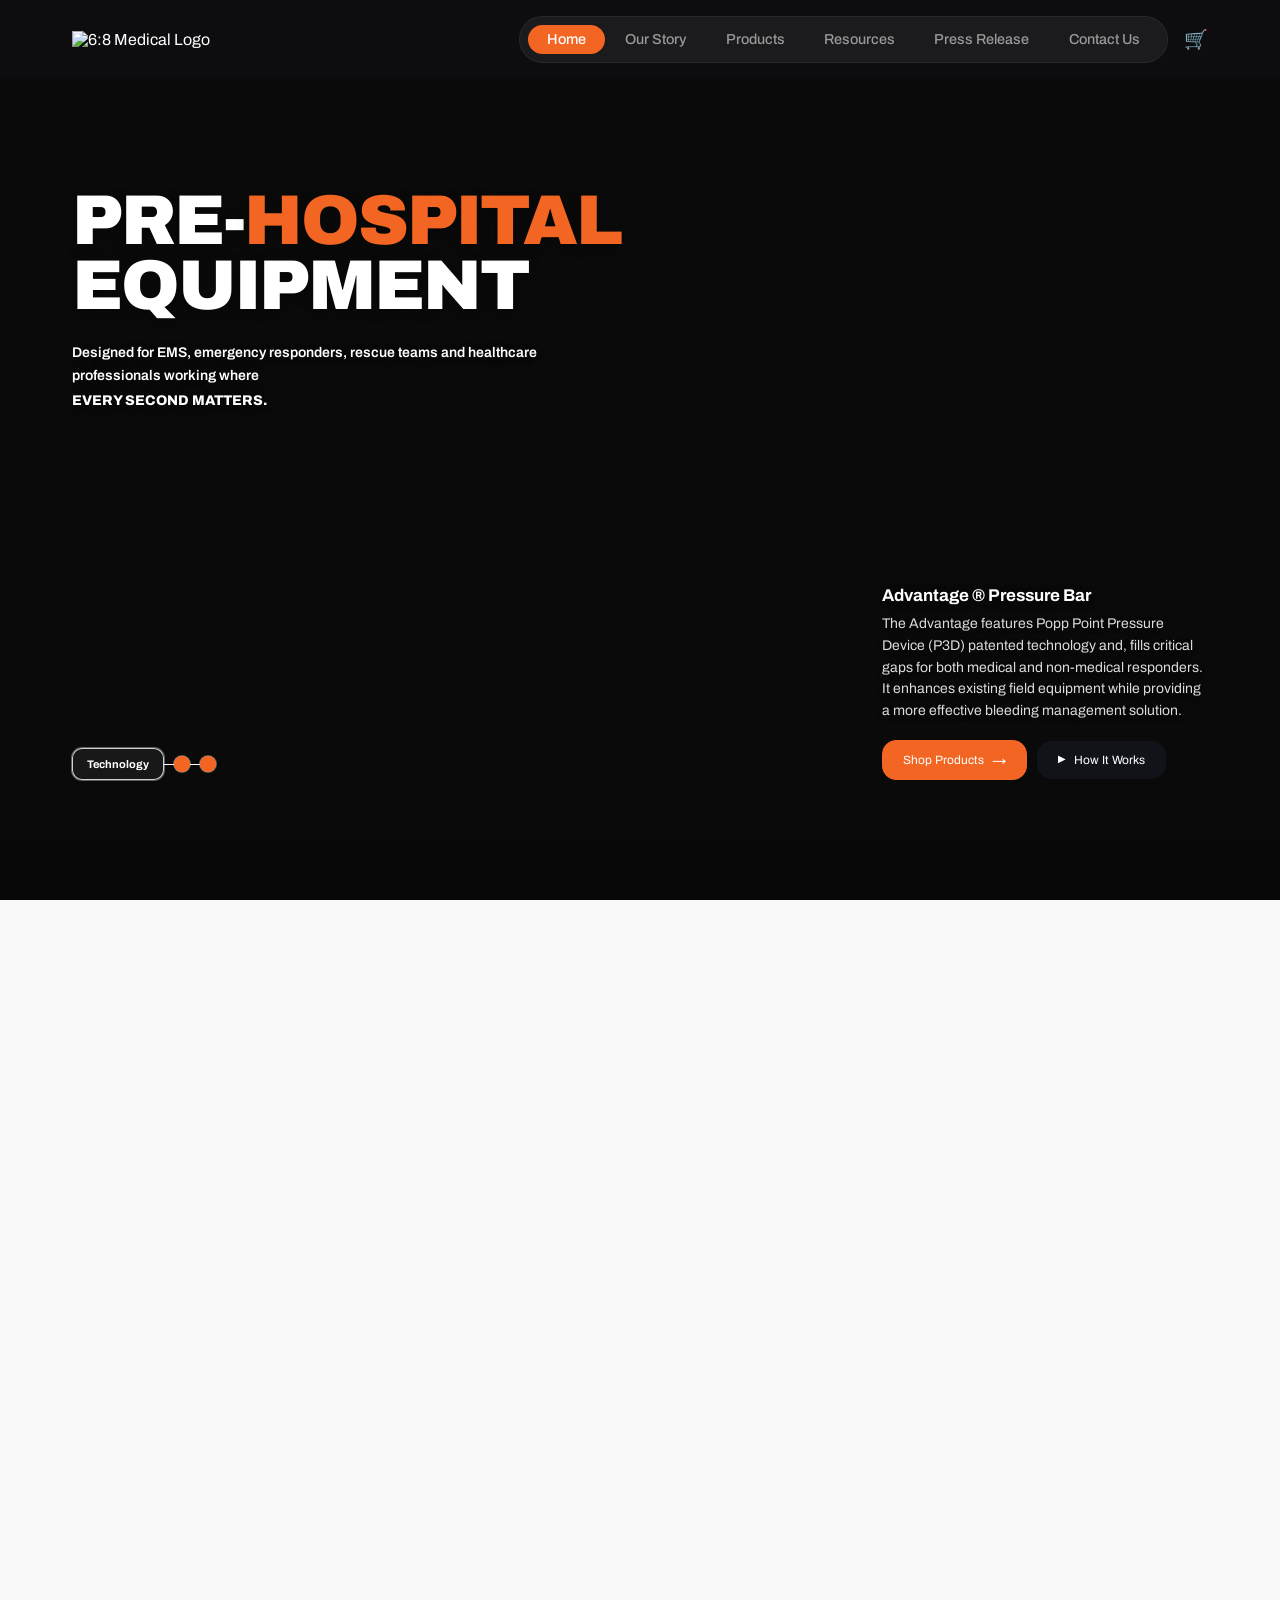
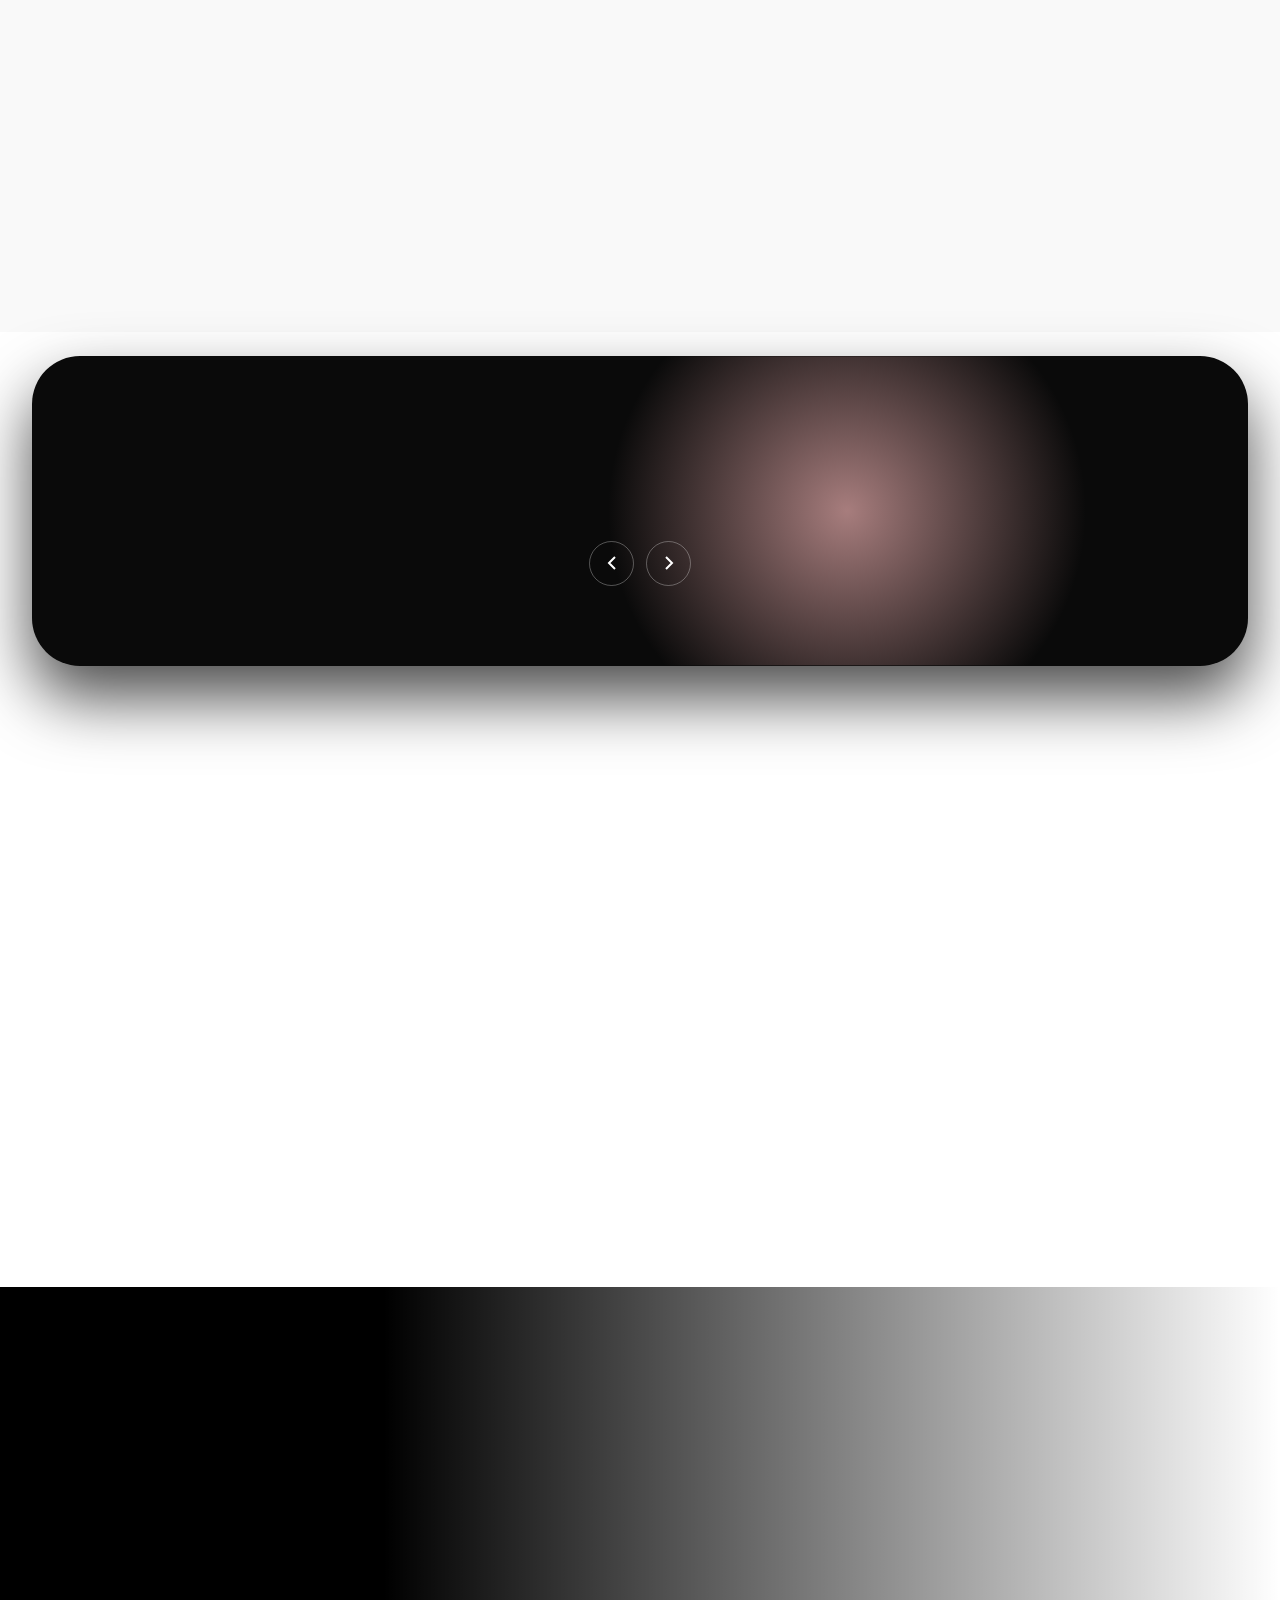
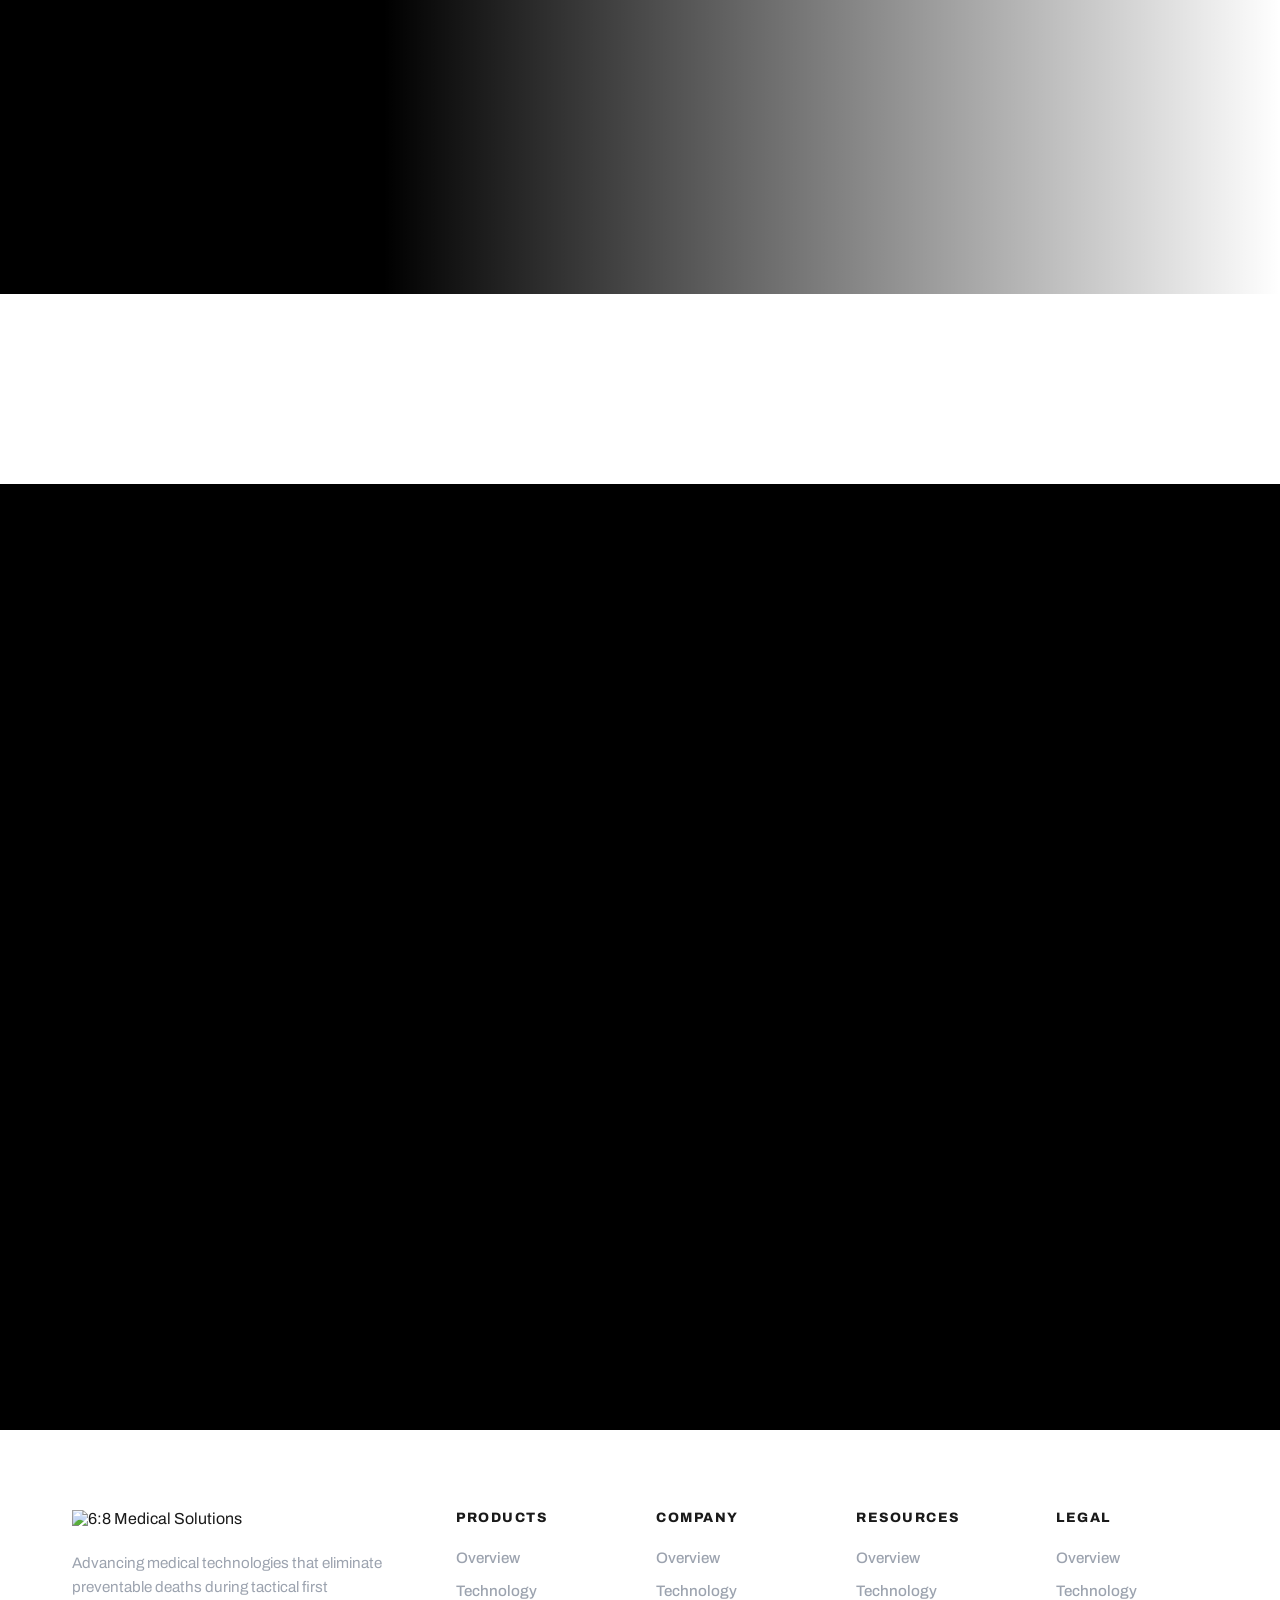
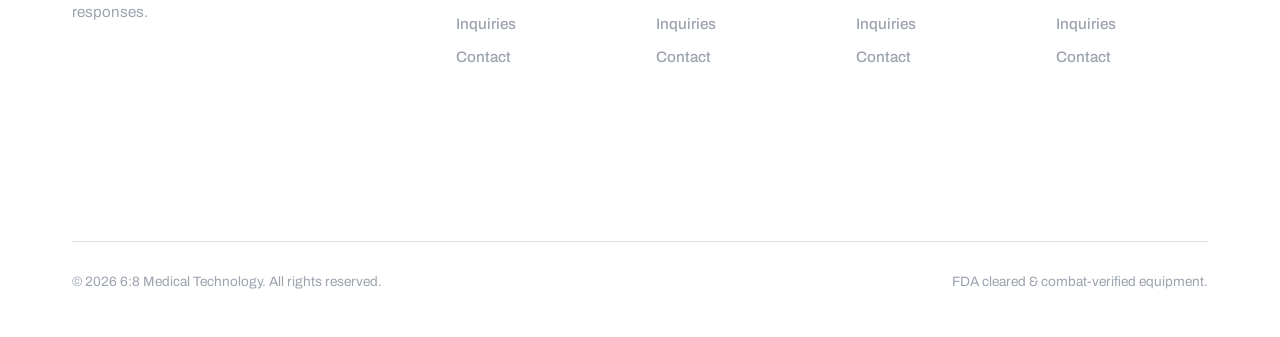
==== index.html @ 04ffad54 "updates" ====
<!DOCTYPE html>
<html lang="en">

<head>
  <meta charset="UTF-8">
  <meta name="viewport" content="width=device-width, initial-scale=1.0">
  <!-- Add Archivo Font -->
  <link rel="preconnect" href="https://fonts.googleapis.com">
  <link rel="preconnect" href="https://fonts.gstatic.com" crossorigin>
  <link href="https://fonts.googleapis.com/css2?family=Archivo:wght@400;500;600;800;900&display=swap" rel="stylesheet">
  <link rel="stylesheet" href="styles.css">
  <script src="https://unpkg.com/globe.gl"></script>

  <title>Medical Tech Hero Section</title>
</head>

<body>

  <!-- Navigation -->
  <nav class="navbar">
    <div class="container navbar-container">
      <div class="logo">
        <img src="https://res.cloudinary.com/dh7iwoafo/image/upload/v1790229313/142d9268f644c0be4919e61b62dae0b0fd9c8853_cszdin.png" alt="6:8 Medical Logo">
      </div>
      <ul class="nav-links">
        <li><a href="#" class="active">Home</a></li>
        <li><a href="#">Our Story</a></li>
        <li><a href="#">Products</a></li>
        <li><a href="#">Resources</a></li>
        <li><a href="#">Press Release</a></li>
        <li><a href="#">Contact Us</a></li>
      </ul>
      <div class="nav-actions">
        <div class="cart-icon">🛒</div>
      </div>
    </div>
  </nav>

  <!-- Hero Slider -->
  <main class="hero-container section-dark">

    <div class="slide-container">
      <!-- Slide 1 -->
      <div class="slide" id="slide1">
        <video class="bg-media" autoplay muted loop playsinline preload="metadata">
          <source src="https://res.cloudinary.com/dh7iwoafo/video/upload/v1789620638/advantage-hero-2_t0d7mu.mp4"
            type="video/mp4">
        </video>
        <div class="video-overlay"></div>
        <div class="hero-content container">

          <!-- Heading -->
          <div class="hero-heading">
            <h1>
              PRE-<span class="highlight">HOSPITAL</span><br>
              EQUIPMENT
            </h1>
            <p class="hero-intro">
              Designed for EMS, emergency responders, rescue teams
              and healthcare professionals working where
              <strong>EVERY SECOND MATTERS.</strong>
            </p>
          </div>

          <!-- Right Content -->
          <div class="hero-info">
            <h3>Advantage ® Pressure Bar</h3>
            <p>
              The Advantage features Popp Point Pressure Device
              (P3D) patented technology and, fills critical gaps
              for both medical and non-medical responders. It
              enhances existing field equipment while providing
              a more effective bleeding management solution.
            </p>
            <div class="btn-group">
              <a href="#" class="btn btn-primary has-right-arrow-after">Shop Products</a>
              <a href="#" class="btn btn-dark-outline has-play-icon-before">How It Works</a>
            </div>
          </div>

        </div>
      </div>

      <!-- Slide 2 -->
      <div class="slide" id="slide2">
        <video class="bg-media" autoplay muted loop playsinline>
          <source src="https://res.cloudinary.com/dh7iwoafo/video/upload/v1789620623/advantage-hero_mc1a3q.mp4"
            type="video/mp4">
        </video>
        <div class="video-overlay"></div>
        <div class="hero-content container">

          <!-- Heading -->
          <div class="hero-heading">
            <h1>
              TRANSFORMING<br>
              <span class="highlight">TRAUMA</span><br>
              CARE
            </h1>
            <p class="hero-intro">
              Designed for EMS, emergency responders, rescue teams
              and healthcare professionals working where
              <strong>EVERY SECOND MATTERS.</strong>
            </p>
          </div>

          <!-- Right Content -->
          <div class="hero-info">
            <h3>Our Mission: Elevate Survivability</h3>
            <p>
              We want to elevate survivability and optimize
              pre-hospital care. By advancing medical gear with
              innovation and life-saving solutions, we give
              responders the tools to make every second count.
            </p>
            <div class="btn-group">
              <a href="#" class="btn btn-primary">Our Story</a>
              <a href="#" class="btn btn-dark-outline">Shop Products</a>
            </div>
          </div>

        </div>
      </div>

      <!-- Slide 3 -->
      <div class="slide" id="slide3">
        <div class="video-overlay"></div>
        <div id="globe-container"></div>
        <div class="hero-content container">

          <div class="hero-heading">
            <h1>
              GLOBAL<br>
              <span class="highlight">PARTNERS</span><br>
              IN CARE
            </h1>
            <p class="hero-intro">
              Connecting innovative healthcare solutions
              with responders around the world.
            </p>
          </div>

        </div>
      </div>

    </div>
    <!-- Slide Navigation -->
    <div class="hero-navigation">
      <label>
        <input tabindex="1" type="radio" name="slide-nav" id="slide1-nav" checked>
        <p>Technology</p>
      </label>
      <span class="separator"></span>
      <label>
        <input tabindex="2" type="radio" name="slide-nav" id="slide2-nav">
        <p>6:8 Medical</p>
      </label>
      <span class="separator"></span>
      <label>
        <input tabindex="3" type="radio" name="slide-nav" id="slide3-nav">
        <p>Global Partners</p>
      </label>
    </div>




  </main>

  <!-- Equipment Categories -->
  <section class="equipment-categories bg-light-alt">
    <div class="equipment-categories__inner six8-animate six8-fade-up">
      <div class="equipment-categories__grid marquee-track">

        <!-- Hemorrhage Control -->
        <a href="/product-category/hemorrhage-control/" class="equipment-category">
          <div class="equipment-category__content">
            <span class="equipment-category__number">01</span>
            <h3>Hemorrhage<br>Control</h3>
            <span class="equipment-category__link">
              Explore Equipment <span>→</span>
            </span>
          </div>
          <div class="equipment-category__image">
            <img src="https://68medical.com/wp-content/uploads/2026/04/TAK-710-Photo-2.jpg"
              alt="Hemorrhage control equipment" loading="lazy">
          </div>
          <span class="equipment-category__line"></span>
        </a>

        <!-- Airway -->
        <a href="/product-category/airway/" class="equipment-category">
          <div class="equipment-category__content">
            <span class="equipment-category__number">02</span>
            <h3>Airway</h3>
            <span class="equipment-category__link">
              Explore Equipment <span>→</span>
            </span>
          </div>
          <div class="equipment-category__image">
            <img src="https://68medical.com/wp-content/uploads/2026/02/ProCric.jpg" alt="Airway equipment"
              loading="lazy">
          </div>
          <span class="equipment-category__line"></span>
        </a>

        <!-- Respiration -->
        <a href="/product-category/respiration/" class="equipment-category">
          <div class="equipment-category__content">
            <span class="equipment-category__number">03</span>
            <h3>Respiration</h3>
            <span class="equipment-category__link">
              Explore Equipment <span>→</span>
            </span>
          </div>
          <div class="equipment-category__image">
            <img src="https://68medical.com/wp-content/uploads/2023/03/Russell-Chest-Seal.jpeg"
              alt="Respiration equipment" loading="lazy">
          </div>
          <span class="equipment-category__line"></span>
        </a>

        <!-- Circulation -->
        <a href="/product-category/circulation/" class="equipment-category">
          <div class="equipment-category__content">
            <span class="equipment-category__number">04</span>
            <h3>Circulation</h3>
            <span class="equipment-category__link">
              Explore Equipment <span>→</span>
            </span>
          </div>
          <div class="equipment-category__image">
            <img src="https://68medical.com/wp-content/uploads/2026/03/Hemovault-Blood-Transpor-Boxes-700x700.png"
              alt="Medical Circulation equipment" loading="lazy">
          </div>
          <span class="equipment-category__line"></span>
        </a>

        <!-- Kits & Sets -->
        <a href="/product-category/kits-sets/" class="equipment-category six8-animate">
          <div class="equipment-category__content">
            <span class="equipment-category__number">05</span>
            <h3>Kits &amp; Sets</h3>
            <span class="equipment-category__link">
              Explore Equipment <span>→</span>
            </span>
          </div>
          <div class="equipment-category__image">
            <img src="https://68medical.com/wp-content/uploads/2026/02/IMG_1077-scaled.jpeg" alt="Medical kits and sets"
              loading="lazy">
          </div>
          <span class="equipment-category__line"></span>
        </a>

        <!-- Rescue Equipment -->
        <a href="/product-category/rescue-equipment/"
          class="equipment-category">
          <div class="equipment-category__content">
            <span class="equipment-category__number">06</span>
            <h3>Rescue<br>Equipment</h3>
            <span class="equipment-category__link">
              Explore Equipment <span>→</span>
            </span>
          </div>
          <div class="equipment-category__image">
            <img src="https://68medical.com/wp-content/uploads/2026/08/First-Responder-Bag-1-700x700.jpg"
              alt="Rescue equipment" loading="lazy">
          </div>
          <span class="equipment-category__line"></span>
        </a>

      </div>
    </div>
  </section>

  <!-- 1. Emergency Section -->
  <section class="section section-light-alt">
    <div class="container">
      <h2 class="section-title six8-animate six8-fade-up">PREVENTABLE DEATH IS THE TRUE <br>TRAUMA EMERGENCY</h2>
      <p class="section-subtitle six8-animate six8-fade-up six8-delay-100">Preventable deaths escalate significantly
        after 3 minutes. Conventional approaches may
        be difficult to deploy in the high-stress, time-critical environments where hemorrhage control matters most.</p>

      <div class="emergency-grid">
        <div class="stats-col">
          <div class="stat-card six8-animate six8-fade-right six8-delay-200">
            <h3 class="six8-animate animation-count text-primary" style="--from: 0; --to: 35;" data-suffix="%">
              <span>35%</span>
            </h3>
            <p>Of Preventable Trauma Deaths</p>
            <span>are caused by hemorrhage before reaching definitive medical care, primarily from extremity
              injury.</span>
          </div>
          <div class="stat-card six8-animate six8-fade-right six8-delay-300">
            <h3 class="six8-animate animation-count format-timer" style="--from: 0; --to: 1;">
              <span>00:00:01</span>
            </h3>
            <p>Every Second Matters</p>
            <span>Rapid, effective bleeding control means the difference between life and death. Single-use, easy
              application is critical.</span>
          </div>
        </div>
        <div class="image-col six8-animate six8-fade-left six8-delay-200">
          <img
            src="https://res.cloudinary.com/dh7iwoafo/image/upload/q_auto,f_auto,w_1000/v1789860581/6b30ae859f73a76641d2353d1ab331c455d9e22c_igcxs7.jpg"
            alt="Medic treating patient">
        </div>
      </div>
    </div>
  </section>

  <!-- 2. Product Showcase Card -->
  <section class="product-showcase-wrapper">
    <div class="container">
      <div class="six8-carousel-inner">
        <div class="six8-carousel">
          <div class="six8-carousel-track">
            <div class="six8-carousel-slide">
              <div class="product-card six8-animate six8-fade-up">
                <div class="product-card-content">
                  <h2><span class="text-primary">HEM</span>GUARD 4"<br>Targeted Pressure<br>Bandage</h2>
                  <p>The HEMGUARD® Targeted Pressure Bandage 4” is an advanced hemorrhage control dressing designed to
                    deliver
                    focused compression where traditional bandages often fail.</p>
                  <div class="btn-group">
                    <a href="#" class="btn btn-primary has-right-arrow-after">Learn More</a>
                    <a href="#" class="btn btn-outline-dark has-play-icon-before">
                      How it works</a>
                  </div>
                </div>
                <div class="product-card-image">
                  <img
                    src="https://res.cloudinary.com/dh7iwoafo/image/upload/q_auto,f_auto,w_1000/v1789860580/cadf582a502bc762cf6303932f9d6dc264712057_hdwmcu.png"
                    alt="Hemguard Bandages">
                </div>
              </div>
            </div>

            <div class="six8-carousel-slide">
              <div class="product-card six8-animate six8-fade-up">
                <div class="product-card-content">
                  <h2><span class="text-primary">HEM</span>GUARD 4"<br>Targeted Pressure<br>Bandage</h2>
                  <p>The HEMGUARD® Targeted Pressure Bandage 4” is an advanced hemorrhage control dressing designed to
                    deliver
                    focused compression where traditional bandages often fail.</p>
                  <div class="btn-group">
                    <a href="#" class="btn btn-primary has-right-arrow-after">Learn More</a>
                    <a href="#" class="btn btn-outline-dark has-play-icon-before">How it works</a>
                  </div>
                </div>
                <div class="product-card-image">
                  <img
                    src="https://res.cloudinary.com/dh7iwoafo/image/upload/q_auto,f_auto,w_1000/v1789860580/cadf582a502bc762cf6303932f9d6dc264712057_hdwmcu.png"
                    alt="Hemguard Bandages">
                </div>
              </div>
            </div>
          </div>

          <div class="six8-carousel-controls" data-position="center">
            <button class="six8-btn-prev" aria-label="Previous Testimonial">
              <!-- Simple SVG left arrow -->
              <svg width="24" height="24" viewBox="0 0 24 24" fill="none" stroke="currentColor" stroke-width="2">
                <path d="M15 18l-6-6 6-6" />
              </svg>
            </button>
            <button class="six8-btn-next" aria-label="Next Testimonial">
              <!-- Simple SVG right arrow -->
              <svg width="24" height="24" viewBox="0 0 24 24" fill="none" stroke="currentColor" stroke-width="2">
                <path d="M9 18l6-6-6-6" />
              </svg>
            </button>
          </div>
        </div>
      </div>
    </div>
  </section>

  <!-- Purpose-Built Section -->
  <section class="section section-light purpose-built-section">
    <div class="container">
      <h2 class="section-title six8-animate six8-fade-up">PURPOSE-BUILT. NOT OFF-THE-SHELF</h2>

      <div class="purpose-intro six8-animate six8-fade-up six8-delay-100">
        <p class="intro-bold">We don't simply put our name on someone else's product. Our equipment is designed around
          the real demands of pre-hospital care.</p>
        <p class="intro-light">From product specifications and functionality to materials, ergonomics and field
          usability, we take an active role in how our products are developed. That means greater control over quality,
          consistency and the way our equipment performs when it matters.</p>
      </div>

      <!-- Blueprint Images Grid -->
      <div class="purpose-images six8-animate six8-fade-in six8-delay-200">
        <div class="image-main">
          <img src="https://68medical.com/wp-content/uploads/2026/01/Advantage-Sketch-scaled.jpeg"
            alt="Left side, Front, Isometric views">
        </div>
        <div class="image-side">
          <img src="https://68medical.com/wp-content/uploads/2026/01/ProcCric-Techincal_.jpg"
            alt="Technical drawing top">
          <img src="https://68medical.com/wp-content/uploads/2026/01/NA-Sketch--scaled.jpeg"
            alt="Technical drawing bottom">
        </div>
      </div>

      <!-- Bottom Features Grid -->
      <div class="purpose-features">
        <div class="feature-col six8-animate six8-fade-up six8-delay-300">
          <h4>Product ownership</h4>
          <p>We develop and specify our products rather than simply applying a brand to an existing catalog item.</p>
        </div>
        <div class="feature-col six8-animate six8-fade-up six8-delay-400">
          <h4>Purpose-built</h4>
          <p>Product decisions start with the realities of emergency response and pre-hospital care.</p>
        </div>
        <div class="feature-col six8-animate six8-fade-up six8-delay-500">
          <h4>Greater control</h4>
          <p>Direct involvement in development gives us greater control over specifications, quality and consistency.
          </p>
        </div>
      </div>
    </div>
  </section>

  <!-- 5. Clinical Validation Section -->
  <section id="validation-section" class="section section-dark">
    <div class="container">
      <h2 class="section-title six8-animate six8-fade-up">FIELD-TESTED. CLINICALLY VALIDATED.</h2>
      <div class="validation-grid">
        <div class="val-left six8-animate six8-fade-right">
          <!-- Replace the existing text and author-box with this -->
          <div class="six8-carousel">
            <div class="six8-carousel-inner">
              <div class="six8-carousel-track">
                <!-- Slide 1 (Active by default) -->
                <div class="six8-carousel-slide active">
                  <p>In tactical medicine, we evaluate devices by ease of application and clotting speed. The 6:8
                    Hemostatic Gauze routinely achieves complete clotting under 45 seconds during high-pressure field
                    trials. It is a vital asset.</p>
                  <div class="author-box">
                    <img
                      src="https://res.cloudinary.com/dh7iwoafo/image/upload/q_auto,f_auto,w_100/v1789860579/c73e9b9dec3b95b87906a8340930df9ed916bbc6_xeraau.jpg"
                      alt="Dr. Craig">
                    <div>
                      <h5>Dr. Craig Gane, MD</h5>
                      <span>Tactical Surgeon & Military Medical Director</span>
                    </div>
                  </div>
                </div>

                <!-- Slide 2 -->
                <div class="six8-carousel-slide">
                  <p>"The intuitive three-step application process of the HEMGUARD bandage has significantly reduced our
                    deployment times in the field. It's purpose-built equipment that truly understands the reality of
                    trauma care."</p>
                  <div class="author-box">
                    <img src="https://via.placeholder.com/100x100/333333/ffffff?text=SJ" alt="Sarah Jenkins">
                    <div>
                      <h5>Sarah Jenkins</h5>
                      <span>Chief Paramedic, Metro EMS</span>
                    </div>
                  </div>
                </div>

                <!-- Slide 3 -->
                <div class="six8-carousel-slide">
                  <p>"When every second matters, you cannot rely on off-the-shelf solutions. 6:8 Medical's targeted
                    pressure technology gives our first responders the confidence to handle severe extremity injuries
                    effectively."</p>
                  <div class="author-box">
                    <img src="https://via.placeholder.com/100x100/333333/ffffff?text=MR" alt="Marcus Reyes">
                    <div>
                      <h5>Marcus Reyes</h5>
                      <span>Emergency Response Coordinator</span>
                    </div>
                  </div>
                </div>
              </div>
            </div>

            <!-- Carousel Controls -->
            <div class="six8-carousel-controls">
              <button class="six8-btn-prev" aria-label="Previous Testimonial">
                <!-- Simple SVG left arrow -->
                <svg width="24" height="24" viewBox="0 0 24 24" fill="none" stroke="currentColor" stroke-width="2">
                  <path d="M15 18l-6-6 6-6" />
                </svg>
              </button>
              <button class="six8-btn-next" aria-label="Next Testimonial">
                <!-- Simple SVG right arrow -->
                <svg width="24" height="24" viewBox="0 0 24 24" fill="none" stroke="currentColor" stroke-width="2">
                  <path d="M9 18l6-6-6-6" />
                </svg>
              </button>
            </div>

          </div>
        </div>

        <div class="val-right">
          <div class="val-stat six8-animate six8-fade-left six8-delay-100">
            <h3 class="six8-animate animation-count text-primary" style="--from: 0; --to: 99;" data-suffix=".2%">
              <span>99.2%</span>
            </h3>
            <p>Efficacy Rate</p>
          </div>
          <div class="val-stat six8-animate six8-fade-left six8-delay-200">
            <h3 class="six8-animate animation-count" style="--from: 0; --to: 50;" data-suffix="K+">
              <span>50k+</span>
            </h3>
            <p>Units Deployed</p>
          </div>
          <div class="val-stat six8-animate six8-fade-left six8-delay-300">
            <h3>CoTCCC</h3>
            <p>Recommended Tech</p>
          </div>
          <div class="val-stat six8-animate six8-fade-left six8-delay-400">
            <h3>ISO 13485</h3>
            <p>Certified Facility</p>
          </div>
        </div>
      </div>
    </div>
  </section>

  <!-- Proud Distributor Marquee Section -->
  <section class="distributor-section bg-light">
    <div class="container distributor-container">

      <!-- Fixed Title -->
      <div class="distributor-title six8-animate six8-fade-right">
        <h2>PROUD<br>DISTRIBUTOR</h2>
      </div>

      <!-- Scrolling Marquee -->
      <div class="distributor-marquee six8-animate six8-fade-in six8-delay-200">
        <div class="marquee-track">
          <!-- First set of logos -->
          <div class="logo-slide"><img
              src="https://res.cloudinary.com/dh7iwoafo/image/upload/v1790110465/25997249a278745407edf02139bcf54ae5d99655_o0pafo.jpg"
              alt="Xmetix Logo"></div>
          <div class="logo-slide"><img
              src="https://res.cloudinary.com/dh7iwoafo/image/upload/v1790110496/Group_34_vuz3rh.png"
              alt="Tempaid Logo"></div>
          <div class="logo-slide"><img
              src="https://res.cloudinary.com/dh7iwoafo/image/upload/v1790110473/aba8710256945c1619a59244d34483988c17c006_rddpme.png"
              alt="SpotSee Logo"></div>
          <div class="logo-slide"><img
              src="https://res.cloudinary.com/dh7iwoafo/image/upload/v1790110478/e858bf83ddbe067f7e048fd66f03c76f992552a7_xhlnzr.jpg"
              alt="HemCon Logo"></div>
          <div class="logo-slide"><img
              src="https://res.cloudinary.com/dh7iwoafo/image/upload/v1790110483/3369648d39229ae29ec23ed96d1337278e9cfea0_ahdafb.png"
              alt="Safeguard Logo"></div>
          <div class="logo-slide"><img
              src="https://res.cloudinary.com/dh7iwoafo/image/upload/v1790110490/d6eec230c513be52daacecca25e1d87d6c4fee55_fcabsk.png"
              alt="Celox Logo"></div>
          <div class="logo-slide"><img
              src="https://res.cloudinary.com/dh7iwoafo/image/upload/v1790110493/Group_35_cs757n.png"
              alt="BloodStop Logo"></div>

          <!-- Duplicated set of logos for a seamless loop -->
          <div class="logo-slide"><img
              src="https://res.cloudinary.com/dh7iwoafo/image/upload/v1790110465/25997249a278745407edf02139bcf54ae5d99655_o0pafo.jpg"
              alt="Xmetix Logo"></div>
          <div class="logo-slide"><img
              src="https://res.cloudinary.com/dh7iwoafo/image/upload/v1790110496/Group_34_vuz3rh.png"
              alt="Tempaid Logo"></div>
          <div class="logo-slide"><img
              src="https://res.cloudinary.com/dh7iwoafo/image/upload/v1790110473/aba8710256945c1619a59244d34483988c17c006_rddpme.png"
              alt="SpotSee Logo"></div>
          <div class="logo-slide"><img
              src="https://res.cloudinary.com/dh7iwoafo/image/upload/v1790110478/e858bf83ddbe067f7e048fd66f03c76f992552a7_xhlnzr.jpg"
              alt="HemCon Logo"></div>
          <div class="logo-slide"><img
              src="https://res.cloudinary.com/dh7iwoafo/image/upload/v1790110483/3369648d39229ae29ec23ed96d1337278e9cfea0_ahdafb.png"
              alt="Safeguard Logo"></div>
          <div class="logo-slide"><img
              src="https://res.cloudinary.com/dh7iwoafo/image/upload/v1790110490/d6eec230c513be52daacecca25e1d87d6c4fee55_fcabsk.png"
              alt="Celox Logo"></div>
          <div class="logo-slide"><img
              src="https://res.cloudinary.com/dh7iwoafo/image/upload/v1790110493/Group_35_cs757n.png"
              alt="BloodStop Logo"></div>
        </div>
      </div>

    </div>
  </section>

  <!-- Supporting First Responders Section -->
  <section class="section section-dark responders-section">
    <div class="container">

      <div class="responders-header six8-animate six8-fade-up">
        <h2 class="section-title">SUPPORTING OUR FIRST<br>RESPONDERS</h2>
        <p class="section-subtitle">Equip your first responders, active-duty personnel, or emergency medical staff with
          medical tools built for survival. Get custom fleet rates, unit customization, and hands-on clinical training.
        </p>

        <div class="btn-group">
          <a href="#" class="btn btn-primary has-right-arrow-after">
            REQUEST A DEMO
          </a>
          <a href="#" class="btn btn-dark-outline has-right-arrow-after">
            CONTACT SALES
          </a>
        </div>
      </div>

      <!-- 4-Column Card Grid -->
      <div class="responders-grid">

        <!-- Card 1 -->
        <div class="responder-card six8-animate six8-fade-up">
          <div class="card-image">
            <img
              src="https://res.cloudinary.com/dh7iwoafo/image/upload/v1790111312/86b2fde7b3439324d5b2247c0f13f9754eb2ca63_xk586p.jpg"
              alt="EMS and Paramedics">
          </div>
          <div class="card-content">
            <h4>EMS & PARAMEDICS</h4>
            <p>Equipment for mobile emergency medical teams and frontline responders.</p>
          </div>
        </div>

        <!-- Card 2 -->
        <div class="responder-card six8-animate six8-fade-up six8-delay-100">
          <div class="card-image">
            <img
              src="https://res.cloudinary.com/dh7iwoafo/image/upload/v1790111307/b8da92649f403c225ff0c86a22d7a7f501ea47f6_bc0v3f.jpg"
              alt="Hospitals">
          </div>
          <div class="card-content">
            <h4>HOSPITALS</h4>
            <p>Professional equipment for emergency departments, transport and clinical teams.</p>
          </div>
        </div>

        <!-- Card 3 -->
        <div class="responder-card six8-animate six8-fade-up six8-delay-200">
          <div class="card-image">
            <img
              src="https://res.cloudinary.com/dh7iwoafo/image/upload/v1790111301/6b058379998bf71072992d64d1186dc35d279649_jphd5f.jpg"
              alt="Fire & Rescue">
          </div>
          <div class="card-content">
            <h4>FIRE & RESCUE</h4>
            <p>Medical and rescue equipment for emergency response organizations.</p>
          </div>
        </div>

        <!-- Card 4 -->
        <div class="responder-card six8-animate six8-fade-up six8-delay-300">
          <div class="card-image">
            <img
              src="https://res.cloudinary.com/dh7iwoafo/image/upload/v1790111294/d0fa30bfbbdf964651abe9495b72a0b2e239a356_g0foth.jpg"
              alt="Corporate">
          </div>
          <div class="card-content">
            <h4>CORPORATE</h4>
            <p>Emergency medical solutions for workplaces, facilities and remote operations.</p>
          </div>
        </div>

      </div>
    </div>
  </section>

  <!-- Footer Section -->
  <footer class="site-footer bg-light">
    <div class="container">
      
      <div class="footer-top">
        <!-- Brand / Logo Section -->
        <div class="footer-brand">
          <!-- Make sure to point this to the specific logo version used in the image -->
          <img src="https://res.cloudinary.com/dh7iwoafo/image/upload/v1790229310/0d266847db12cab857b1f70f365880026a7f30bd_nbci2s.png" alt="6:8 Medical Solutions" class="footer-logo">
          <p>Advancing medical technologies that eliminate preventable deaths during tactical first responses.</p>
        </div>

        <!-- Links Grid -->
        <div class="footer-links-grid">
          
          <!-- Column 1 -->
          <div class="footer-link-col">
            <h4>PRODUCTS</h4>
            <ul>
              <li><a href="#">Overview</a></li>
              <li><a href="#">Technology</a></li>
              <li><a href="#">Inquiries</a></li>
              <li><a href="#">Contact</a></li>
            </ul>
          </div>

          <!-- Column 2 -->
          <div class="footer-link-col">
            <h4>COMPANY</h4>
            <ul>
              <li><a href="#">Overview</a></li>
              <li><a href="#">Technology</a></li>
              <li><a href="#">Inquiries</a></li>
              <li><a href="#">Contact</a></li>
            </ul>
          </div>

          <!-- Column 3 -->
          <div class="footer-link-col">
            <h4>RESOURCES</h4>
            <ul>
              <li><a href="#">Overview</a></li>
              <li><a href="#">Technology</a></li>
              <li><a href="#">Inquiries</a></li>
              <li><a href="#">Contact</a></li>
            </ul>
          </div>

          <!-- Column 4 -->
          <div class="footer-link-col">
            <h4>LEGAL</h4>
            <ul>
              <li><a href="#">Overview</a></li>
              <li><a href="#">Technology</a></li>
              <li><a href="#">Inquiries</a></li>
              <li><a href="#">Contact</a></li>
            </ul>
          </div>

        </div>
      </div>

      <!-- Footer Bottom (Copyright & Legal) -->
      <div class="footer-bottom">
        <p>&copy; 2026 6:8 Medical Technology. All rights reserved.</p>
        <p>FDA cleared &amp; combat-verified equipment.</p>
      </div>

    </div>
  </footer>

  <script src="script.js"></script>
</body>


</html>
---- styles.css ----
:root {
    --primary: #f26522;
    --bg-dark: #0a0a0a;
    --text-main: #ffffff;
    --text-muted: #999999;
    --border-color: #333333;
    --rounded: 12px;

    /* Light Mode Variables */
    --bg-light: #ffffff;
    --bg-light-alt: #f9f9f9;
    --text-dark: #1a1a1a;
    --text-dark-muted: #9ca3af;
    --border-light: #e0e0e0;
}

* {
    box-sizing: border-box;
    margin: 0;
    padding: 0;
    -webkit-font-smoothing: antialiased;
}

body {
    font-family: 'Archivo', sans-serif;
    background-color: var(--bg-light);
    color: var(--text-main);
    overflow-x: hidden;
}

.bg-light-alt {
    background-color: var(--bg-light-alt);
}

.text-primary {
    color: var(--primary) !important;
}

.has-play-icon-before::before {
    content: "▶";
    margin-right: 0.5rem;
    font-size: 80%;
}
.has-play-icon-after::after {
    content: "▶";
    margin-left: 0.5rem;
    font-size: 80%;
}

.has-right-arrow-after::after {
    content: "→";
    margin-left: 0.5rem;
    font-size: 120%;
}



/* --- Global Containers --- */
.container {
    max-width: 1200px;
    margin: 0 auto;
    width: 100%;
    padding: 0 2rem;
}

.container-full {
    width: 100%;
    margin: 0 auto;
    padding: 0 2rem;
}

/* --- Navigation --- */
.navbar {
    position: absolute;
    z-index: 9999;
    width: 100%;
    background: #0d0d0f;
    /* backdrop-filter: blur(10px); */
    padding: 1rem 0;
}

.navbar-container {
    display: flex;
    justify-content: space-between;
    align-items: center;
}

.logo img {
    max-height: 50px;
    width: auto;
    display: block;
}

.nav-links {
    display: flex;
    list-style: none;
    gap: 1px;
    align-items: center;
    background: #ddd1;
    padding: .5rem;
    border-radius: 50em;
    border: solid 1px #ddd1;
    margin-left: auto;
    margin-right: 1rem;
}

.nav-links a {
    display: block;
    color: var(--text-muted);
    text-decoration: none;
    font-size: 0.9rem;
    font-weight: 500;
    transition: color 0.2s ease;
    padding: 0.4rem 1.2rem;
    border-radius: 20px;
}

.nav-links a:hover {
    color: var(--text-main);
}

.nav-links a.active {
    background-color: var(--primary);
    color: var(--text-main);
    
}

.nav-actions {
    display: flex;
    align-items: center;
    gap: 1.5rem;
}

/* --- Buttons --- */
.btn {
    display: inline-flex;
    align-items: center;
    justify-content: center;
    min-height: 34px;
    padding: 12px 20px;
    border-radius: 14px;
    font-size: 12px;
    font-weight: 400;
    line-height: 1;
    text-decoration: none;
    transition: transform 0.25s ease, background-color 0.25s ease, color 0.25s ease, border-color 0.25s ease;
}

.btn-outline {
    border: 1px solid var(--text-main);
    color: var(--text-main);
    background: transparent;
}

.btn-outline:hover {
    background: var(--text-main);
    color: var(--bg-dark);
}

.btn-primary {
    background: var(--primary);
    color: white;
    border: 1px solid var(--primary);
}

.btn-primary:hover {
    background: transparent;
    color: var(--primary);
}

.btn-outline-dark {
    background: rgba(26, 26, 31, 1);
    color: white;
    border: 1px solid #fff2;

}

.cart-icon {
    cursor: pointer;
    font-size: 1.2rem;
}

/* =========================================================
   HERO SLIDER
   ========================================================= */

.hero-container {
    position: relative;
    width: 100%;
    height: min(1000px, 100dvh);
    overflow: hidden;
    isolation: isolate;
    background: #111;
}


/* ---------------------------------------------------------
   SLIDES
   --------------------------------------------------------- */

.slide {
    position: absolute;
    inset: 0;
    width: 100%;
    height: 100%;

    opacity: 0;
    visibility: hidden;

    transition:
        opacity 0.7s ease,
        visibility 0.7s ease;

    overflow: hidden;
    padding-top: 100px
}

.hero-container:has(#slide1-nav:checked) #slide1 {
    opacity: 1;
    visibility: visible;   
}
.hero-container:has(#slide2-nav:checked) #slide2 {
    opacity: 1;
    visibility: visible;   
}
.hero-container:has(#slide3-nav:checked) #slide3 {
    opacity: 1;
    visibility: visible;   
}



/* ---------------------------------------------------------
   BACKGROUND VIDEO
   --------------------------------------------------------- */
#slide1 .bg-media {
    /* filter: brightness(1.3) saturate(1.2) contrast(1.2); */
}

.bg-media {
    position: absolute;
    inset: 0;

    width: 100%;
    height: 100%;

    object-fit: cover;

    z-index: -3;
}


/* ---------------------------------------------------------
   VIDEO OVERLAY
   --------------------------------------------------------- */

.video-overlay {
    position: absolute;
    inset: 0;

    width: 100%;
    height: 100%;

    /* background:
        linear-gradient(
            90deg,
            rgba(0, 0, 0, 0.35) 0%,
            rgba(0, 0, 0, 0.08) 45%,
            rgba(0, 0, 0, 0.18) 100%
        ); */

    z-index: -2;

    pointer-events: none;
}


/* Slight darkening at the bottom */
.slide::after {
    content: "";

    position: absolute;
    left: 0;
    right: 0;
    bottom: 0;

    height: 180px;

    background: linear-gradient(to top,
            rgba(0, 0, 0, 0.22),
            transparent);

    pointer-events: none;
    z-index: -1;
}


/* =========================================================
   HERO CONTENT
   ========================================================= */

.hero-content {
    position: relative;

    width: 100%;
    height: 100%;

    margin: 0 auto;

    z-index: 10;
}

.hero-content>* {
    padding-inline: inherit;
}

/* ---------------------------------------------------------
   HEADING
   --------------------------------------------------------- */

.hero-heading {
    position: absolute;

    top: 88px;
    left: 0;

    width: min(620px, 58%);

    z-index: 10;
}


.hero-heading h1 {
    margin: 0;

    color: #fff;

    font-size: clamp(3.5rem, 5.5vw, 5rem);
    line-height: 0.93;

    font-weight: 900;

    letter-spacing: -2px;

    text-transform: uppercase;

    text-shadow:
        0 3px 12px rgba(0, 0, 0, 0.35);
}


.hero-heading h1 .highlight {
    color: var(--primary);
}


/* ---------------------------------------------------------
   INTRO TEXT
   --------------------------------------------------------- */

.hero-intro {
    max-width: 470px;

    margin-top: 22px;

    color: #fff;

    font-size: 14px;
    line-height: 1.65;

    font-weight: 600;

    text-shadow:
        0 2px 8px rgba(0, 0, 0, 0.45);
}

.hero-intro strong {
    display: block;

    margin-top: 2px;

    font-weight: 800;
}


/* =========================================================
   RIGHT SIDE INFORMATION
   ========================================================= */

.hero-info {
    position: absolute;

    right: 0;
    bottom: 120px;

    width: min(390px, 38%);

    z-index: 10;
}


.hero-info h3 {
    margin: 0 0 7px;

    color: #fff;

    font-size: 17px;
    line-height: 1.25;

    font-weight: 700;

    text-shadow:
        0 2px 8px rgba(0, 0, 0, 0.55);
}


.hero-info p {
    margin: 0 0 18px;

    color: rgba(255, 255, 255, 0.86);

    font-size: 14px;
    line-height: 1.55;

    font-weight: 400;

    text-shadow:
        0 2px 6px rgba(0, 0, 0, 0.4);
}


/* =========================================================
   BUTTONS
   ========================================================= */

.btn-group {
    display: flex;

    align-items: center;

    gap: 10px;
}


.btn:hover {
    transform: translateY(-2px);
}


/* Orange button */

.btn-primary {
    background: var(--primary);

    border: 1px solid var(--primary);

    color: #fff;
}


.btn-primary:hover {
    background: #ff762b;

    border-color: #ff762b;

    color: #fff;
}


/* Dark button from reference */

.btn-dark-outline {
    background: #111318;

    border: 1px solid #111318;

    color: #fff;
}


.btn-dark-outline:hover {
    background: #25272c;

    border-color: #25272c;

    color: #fff;
}


/* =========================================================
   SLIDE NAVIGATION
   ========================================================= */

.hero-navigation {
    position: absolute;
    left: calc((100vw - min(100vw,1200px)) * .5);
    padding-inline: 2rem;
    bottom: 120px;
    display: flex;
    align-items: center;
    gap: 0px;
    z-index: 20;
    height: 32px;
}

.hero-navigation label input {
    position: absolute;
    opacity: 0;
    pointer-events: none;
}

.hero-navigation label {
    interpolate-size: allow-keywords;
    display: flex;
    align-items: center;
    justify-content: center;
    white-space: nowrap;
    color: #fff;
    font-family: inherit;
    font-size: 11px;
    font-weight: 700;
    cursor: pointer;
    position: relative;

    width: 16px;
    max-width: 16px;
    height: 16px;
    border: 0;
    border-radius: 50em;
    background: var(--primary);
    box-shadow: 0 0 0 1px rgba(255, 255, 255, 0.35);
    transition: width 0.5s ease,
    height 0.5s ease,
    border-radius 0.5s ease,
    max-width 0.5s ease,
    background 0.5s ease 0.5s;
}

/* 3. The Shockwave Ring (Behind the Dot) */
.hero-navigation label::before {
    content: '';
    position: absolute;
    inset: 0; /* Matches the exact size and position of the main dot */
    border-radius: 50%;
    background: var(--primary); /* Uses the same color as the dot */
    z-index: -1; /* Keeps the wave behind the solid dot */
    
    /* Apply the radar pulse */
    animation: six8-radar-ripple 1.8s cubic-bezier(0, 0.2, 0.8, 1) infinite;
}

/* 4. (Optional) Turn off the shockwave when checked/expanded */
.hero-navigation label:has(input:checked)::before {
    display: none;
}

 .hero-navigation label:has(input:checked) {
    width: fit-content;
    max-width: fit-content;
    height: 100%;
    padding: 0 14px;
    border: 1px solid rgba(255, 255, 255, 0.8);
    border-radius: 10px;
    background: rgba(255, 255, 255, 0.06);
    backdrop-filter: blur(5px);
}

.hero-navigation label p {
    opacity: 0;
    pointer-events: none;
    transition: none;
    
}

.hero-navigation label:has(input:checked) p {
    opacity: 1;
    transition: opacity 0.25s ease 0.25s;
    
}


.hero-navigation .separator {
    width: 10px;
    height: 1px;
    background: white;
}


.hero-navigation label:hover:not(:has(input:checked)) {
    transform: scale(1.15);

    box-shadow:
        0 0 0 2px rgba(242, 101, 34, 0.35);
}


/* =========================================================
   GLOBE
   ========================================================= */

#globe-container {
    position: absolute;

    top: 50%;
    right: 0;

    width: 65%;
    height: 100%;

    transform: translateY(-50%);

    z-index: 99;

    cursor: grab;
}


#globe-container:active {
    cursor: grabbing;
}


/* =========================================================
   GLOBE MARKERS
   ========================================================= */

.marker-wrapper {
    position: relative;

    cursor: pointer;

    pointer-events: auto;

    z-index: 10;
}


.globe-marker {
    position: absolute;

    top: -8px;
    left: -8px;

    width: 16px;
    height: 16px;

    background: #fff;

    border-radius: 50%;

    box-shadow:
        0 0 15px 5px rgba(255, 255, 255, 0.6);

    transition: all 0.3s ease;
}


.marker-line {
    position: absolute;

    top: 0;
    left: 0;

    width: 35px;
    height: 1px;

    background: rgba(255, 255, 255, 0.5);

    transform: rotate(-45deg);

    transform-origin: left center;
}


.marker-label {
    position: absolute;

    bottom: 24px;
    left: 24px;

    padding: 6px 12px;

    border: 1px solid rgba(255, 255, 255, 0.5);

    border-radius: 4px;

    background: rgba(10, 10, 10, 0.7);

    backdrop-filter: blur(4px);

    color: #fff;

    font-size: 11px;

    white-space: nowrap;

    text-transform: uppercase;

    letter-spacing: 1px;
}


.marker-wrapper:hover {
    z-index: 20;
}


.marker-wrapper:hover .globe-marker {
    background: var(--primary);

    box-shadow:
        0 0 20px 8px rgba(242, 101, 34, 0.8);

    transform: scale(1.2);
}


.marker-wrapper:hover .marker-line {
    background: var(--primary);
}


.marker-wrapper:hover .marker-label {
    border-color: var(--primary);

    color: var(--primary);

    background: rgba(10, 10, 10, 0.95);

    transform: translateY(-2px);
}

/* =========================================================
   EQUIPMENT CATEGORY NAVIGATION
   ========================================================= */

.equipment-categories {
    --spacing: 1rem;
    position: relative;
    overflow: visible;
}

.equipment-categories__inner {
    position: relative;
    z-index: 2;
    translate: 0 -30px;
}


/* =========================================================
   HEADER
   ========================================================= */

.equipment-categories__header {
    display: flex;
    align-items: flex-end;
    justify-content: space-between;

    margin-bottom: 34px;
    padding-bottom: 22px;

    border-bottom: 1px solid rgba(255, 255, 255, 0.14);
}

.equipment-categories__eyebrow {
    display: block;

    margin-bottom: 8px;

    color: var(--primary);

    font-size: 11px;
    font-weight: 700;
    letter-spacing: 0.18em;
    text-transform: uppercase;
}

.equipment-categories__header h2 {
    margin: 0;

    font-size: clamp(2rem, 3vw, 3rem);
    line-height: 0.95;
    font-weight: 800;
    letter-spacing: -0.04em;
}


/* View all */

.equipment-categories__all {
    display: inline-flex;
    align-items: center;
    gap: 12px;

    color: #fff;
    text-decoration: none;

    font-size: 12px;
    font-weight: 700;
    letter-spacing: 0.08em;
    text-transform: uppercase;

    transition:
        color 0.25s ease,
        gap 0.25s ease;
}

.equipment-categories__all span {
    color: var(--primary);
    font-size: 20px;
    line-height: 1;

    transition: transform 0.25s ease;
}

.equipment-categories__all:hover {
    color: var(--primary);
}

.equipment-categories__all:hover span {
    transform: translateX(5px);
}


/* =========================================================
   CATEGORY GRID
   ========================================================= */

.equipment-categories__grid {
    display: grid;
    grid-template-columns: repeat(6, minmax(500px, 1fr));
    overflow-x: auto;
    scroll-snap-type: x mandatory;
    scroll-behavior: smooth;
    gap: var(--spacing);
    scrollbar-width: none;
    -ms-overflow-style: none;
    padding-left: var(--spacing);
    padding-right: var(--spacing);
    scroll-padding-left: var(--spacing);
    height: fit-content;
    padding-bottom: 20px;
}

.equipment-categories__grid>* {
    scroll-snap-align: start;
}


/* =========================================================
   CATEGORY ITEM
   ========================================================= */

.equipment-category {
    position: relative;
    min-height: 150px;
    display: flex;
    flex-direction: row;
    justify-content: space-between;
    padding: 22px 20px 20px;
    color: var(--text-dark);
    text-decoration: none;
    background: #fff;
    border-radius: var(--rounded);
    transition: background 0.3s ease, transform 0.3s ease;
    /* backdrop-filter: blur(50px); */
    box-shadow: inset 0 0 0 1px white, 0 3px 10px #0001;
    align-items: center;
}


/* Remove border from last item */

.equipment-category:last-child {
    border-right: none;
}


/* =========================================================
   NUMBER
   ========================================================= */

.equipment-category__number {
    display: none;

    margin-bottom: 22px;

    color: rgba(255, 255, 255, 0.35);

    font-size: 10px;
    font-weight: 700;
    letter-spacing: 0.12em;
}


/* =========================================================
   TITLE
   ========================================================= */

.equipment-category h3 {
    position: relative;
    z-index: 3;

    margin: 0;

    font-size: 18px;
    line-height: 1.05;
    font-weight: 700;
    letter-spacing: -0.02em;

    transition: color 0.25s ease;
    color: inherit;
}


/* =========================================================
   IMAGE
   ========================================================= */

.equipment-category__image {
    pointer-events: none;
}

.equipment-category__image img {
    width: 200px;
    height: 150px;
    object-fit: cover;
    filter: grayscale(15%);
    transition: transform 0.45s cubic-bezier(.2, .8, .2, 1), filter 0.3s ease;
    border-radius: 7px;
}


/* =========================================================
   EXPLORE LINK
   ========================================================= */

.equipment-category__link {
    position: relative;
    z-index: 3;
    display: inline-flex;
    align-items: center;
    gap: 7px;
    margin-top: auto;
    font-size: 9px;
    font-weight: 700;
    letter-spacing: 0.08em;
    text-transform: uppercase;
    color: #888;
}

.equipment-category__link span {
    color: var(--primary);
    font-size: 15px;
    line-height: 1;
    transition: transform 0.25s ease;
}


/* =========================================================
   ORANGE BOTTOM LINE
   ========================================================= */

.equipment-category__line {
    position: absolute;

    left: 20px;
    right: 20px;
    bottom: 0;

    height: 2px;

    background: var(--primary);

    transform: scaleX(0);
    transform-origin: left;

    transition: transform 0.35s ease;
}


/* =========================================================
   HOVER
   ========================================================= */

.equipment-category:hover {
    /* background: #fff; */
}

.equipment-category:hover h3 {
    /* color: var(--primary); */
}

.equipment-category:hover .equipment-category__image img {
    transform: scale(1.12);
    filter: grayscale(0);
}

.equipment-category:hover .equipment-category__link {
    color: var(--primary);
    /* text-decoration: underline;
    text-decoration-color: var(--primary);
    text-underline-offset: 3px;
    text-decoration-thickness: 1.5px; */
    gap: 10px;
}

.equipment-category:hover .equipment-category__link span {
    transform: translateX(3px);
}

.equipment-category:hover .equipment-category__line {
    /* transform: scaleX(1); */
}


/* =========================================================
   TABLET
   ========================================================= */

@media (max-width: 1100px) {

    .equipment-categories__grid {
        grid-template-columns: repeat(3, 1fr);
    }

    .equipment-category {
        border-bottom: 1px solid rgba(255, 255, 255, 0.12);
    }

    .equipment-category:nth-child(3) {
        border-right: none;
    }

    .equipment-category:nth-child(4),
    .equipment-category:nth-child(5),
    .equipment-category:nth-child(6) {
        border-bottom: none;
    }
}


/* =========================================================
   MOBILE
   ========================================================= */

@media (max-width: 700px) {

    .equipment-categories {
        padding: 50px 0 55px;
    }

    .equipment-categories__header {
        align-items: flex-start;
        flex-direction: column;
        gap: 20px;

        margin-bottom: 25px;
    }

    .equipment-categories__header h2 {
        font-size: 2.2rem;
    }

    .equipment-categories__all {
        font-size: 10px;
    }

    /*
       Horizontal scrolling categories on mobile.
       This keeps them compact instead of creating
       a very long six-item vertical section.
    */

    .equipment-categories__grid {
        display: flex;

        margin-right: -2rem;

        overflow-x: auto;

        scroll-snap-type: x mandatory;

        scrollbar-width: none;
        -webkit-overflow-scrolling: touch;
    }

    /* .equipment-categories__grid::-webkit-scrollbar {
        display: none;
        height: 0;
    } */

    .equipment-category {
        flex: 0 0 72vw;

        min-height: 220px;

        padding: 20px;

        border-right: 1px solid rgba(255, 255, 255, 0.12);
        border-bottom: none;

        scroll-snap-align: start;
    }

    .equipment-category:nth-child(3),
    .equipment-category:nth-child(4),
    .equipment-category:nth-child(5),
    .equipment-category:nth-child(6) {
        border-bottom: none;
    }

    .equipment-category__image {
        width: 110px;
        height: 110px;

        right: 15px;
        bottom: 30px;
    }
}


/* =========================================================
   SMALL MOBILE
   ========================================================= */

@media (max-width: 480px) {

    .equipment-category {
        flex-basis: 82vw;
    }

    .equipment-category h3 {
        font-size: 20px;
    }
}

/* --- General Sections --- */
.section {
    padding: 6rem 0;
}

.section-light {
    background-color: var(--bg-light);
    color: var(--text-dark);
}

.section-light-alt {
    background-color: var(--bg-light-alt);
    color: var(--text-dark);
}

.section-dark {
    --text-muted: var(--text-dark-muted);
    background-color: var(--bg-dark);
    color: var(--text-main);
}

.section-title {
    font-size: 2.5rem;
    font-weight: 900;
    text-transform: uppercase;
    margin-bottom: 1rem;
    letter-spacing: -0.5px;
    color: inherit;
}

.section-subtitle {
    font-size: 1rem;
    color: var(--text-dark-muted);
    max-width: 700px;
    line-height: 1.6;
    margin-bottom: 3rem;
}

/* --- 1. Emergency Section --- */
.emergency-grid {
    display: grid;
    grid-template-columns: 1fr 1fr;
    gap: 3rem;
    align-items: stretch;
}

.stats-col {
    display: flex;
    flex-direction: column;
    gap: 1.5rem;
}

.stat-card {
    background: white;
    border: 1px solid var(--border-light);
    border-radius: var(--rounded);
    padding: 2.5rem;
    flex: 1;
}

.stat-card h3 {
    font-size: 3rem;
    font-weight: 800;
    margin-bottom: 0.5rem;
}

.stat-card h3.text-primary {
    color: var(--primary);
}

.stat-card p {
    font-size: 0.9rem;
    font-weight: 600;
    text-transform: uppercase;
    letter-spacing: 0.5px;
    margin-bottom: 0.5rem;
}

.stat-card span {
    font-size: 0.85rem;
    color: var(--text-dark-muted);
    font-weight: 400;
    text-transform: none;
}

.image-col {
    border-radius: var(--rounded);
    overflow: hidden;
    background-color: #ddd;
}

.image-col img {
    width: 100%;
    height: 100%;
    object-fit: cover;
}

/* --- 2. Product Showcase Card --- */

.product-showcase-wrapper {
    background: var(--bg-dark);
    border-radius: calc(var(--rounded) * 4);
    padding: 0;
    box-shadow: 0px 32px 64px 0px rgba(0, 0, 0, 0.702);
    position: relative;
    isolation: isolate;
    max-width: calc(100dvw - 4rem);
    margin: 0 auto;
}

.product-card {
    color: white;
    display: flex;
    align-items: center;
    justify-content: space-between;
    position: relative;
    overflow: hidden;
}

.product-showcase-wrapper::before {
    content: '';
    position: absolute;
    top: 50%;
    right: 8%;
    translate: 0% -50%;
    width: 50%;
    height: 100%;
    background: radial-gradient(circle, #a77d7d 0%, rgba(10, 10, 10, 0) 70%);
    z-index: 0;
    pointer-events: none;
}

.product-card-content,
.product-card-image {
    position: relative;
    z-index: 1;
}

.product-card-content {
    max-width: 45%;
}

.product-card-content h2 {
    font-size: 2.5rem;
    font-weight: 800;
    text-transform: uppercase;
    line-height: 1.1;
    margin-bottom: 1.5rem;
}

.product-card-content p {
    color: var(--text-dark-muted);
    margin-bottom: 2.5rem;
    line-height: 1.6;
    font-size: 0.95rem;
}

.product-card-image {
    width: 50%;
    display: flex;
    justify-content: center;
}

.product-card-image img {
    max-width: 100%;
    height: auto;
}

.product-showcase-wrapper .container {
   /* overflow: hidden; */
    /* -webkit-mask-image: linear-gradient(to right, transparent, black 10%, black 90%, transparent);
    mask-image: linear-gradient(to right, transparent, black 10%, black 90%, transparent); */
}

.product-showcase-wrapper .six8-carousel-controls {
        position: absolute;
    bottom: 5rem;
    left: 50%;
    translate: -50%;

}



/* --- 3. Three-Step Stabilization --- */
.steps-grid {
    display: grid;
    grid-template-columns: repeat(3, 1fr);
    gap: 2rem;
}

.step-card img {
    width: 100%;
    height: 200px;
    object-fit: cover;
    border-radius: var(--rounded);
    margin-bottom: 1.5rem;
    background-color: #ddd;
}

.step-header {
    display: flex;
    justify-content: space-between;
    align-items: flex-end;
    border-bottom: 1px solid var(--border-light);
    padding-bottom: 0.8rem;
    margin-bottom: 1rem;
}

.step-header h4 {
    font-size: 1.1rem;
    font-weight: 700;
    color: var(--primary);
}

.step-header span {
    font-size: 1.5rem;
    font-weight: 800;
    color: var(--text-dark);
}

.step-card p {
    font-size: 0.9rem;
    color: var(--text-dark-muted);
    line-height: 1.6;
}

/* --- 4. Founder Section --- */
.founder-section {
    position: relative;
    background-color: #111;
    color: white;
    min-height: 600px;
    display: flex;
    align-items: center;
    padding: 6rem 0;
}

.founder-section::before {
    content: '';
    position: absolute;
    top: 0;
    left: 0;
    width: 100%;
    height: 100%;
    background-image: url("https://res.cloudinary.com/dh7iwoafo/image/upload/q_auto,f_auto,w_1000/v1789860580/2d74eedb96eeaef1c0dde954ee25e3a42560920e_ixy9lv.png");
    background-size: cover;
    opacity: 0.3;
    z-index: 0;
    pointer-events: none;
}

.founder-content {
    position: relative;
    z-index: 1;
    display: flex;
    align-items: center;
    justify-content: space-between;
    min-height: 400px;
}

.founder-info {
    max-width: 30%;
    z-index: 1;
}

.founder-info h2 {
    font-size: 3rem;
    font-weight: 800;
    text-transform: uppercase;
    margin-bottom: 1.5rem;
}

.founder-info h2 span {
    color: var(--primary);
}

.founder-info ul {
    list-style: none;
    margin-bottom: 2rem;
}

.founder-info li {
    margin-bottom: 0.8rem;
    font-size: 0.95rem;
    font-weight: 500;
    display: flex;
    align-items: center;
}

.founder-info li::before {
    content: "•";
    color: var(--primary);
    margin-right: 10px;
    font-size: 1.2rem;
}

.founder-image {
    position: absolute;
    top: 50%;
    left: 50%;
    transform: translate(-50%, -50%);
    width: 350px;
    z-index: 0;
}

.founder-quote {
    background: rgba(255, 255, 255, 0.1);
    backdrop-filter: blur(10px);
    border: 1px solid rgba(255, 255, 255, 0.2);
    padding: 2rem;
    border-radius: var(--rounded);
    max-width: 30%;
    position: relative;
    z-index: 3;
}

.founder-quote p {
    font-style: italic;
    line-height: 1.6;
    font-size: 0.95rem;
}

/* Stats Bar */
.stats-bar {
    position: relative;
    z-index: 4;
    background: #000000;
    padding: 2.5rem 0;
    border-top: 1px solid #333;
}

.stats-bar-container {
    display: flex;
    justify-content: space-around;
    width: 100%;
}

.stat-item h4 {
    font-size: 2rem;
    font-weight: 800;
    margin-bottom: 0.2rem;
}

.stat-item p {
    font-size: 0.8rem;
    color: var(--text-muted);
    text-transform: uppercase;
    letter-spacing: 1px;
}

/* --- 5. Clinical Validation --- */

#validation-section {
    background: linear-gradient(90deg, rgba(0, 0, 0, 1) 30%, rgba(0, 0, 0, 0)),url("https://res.cloudinary.com/dh7iwoafo/image/upload/q_auto,f_auto,w_1000/v1790215757/NPA-2_vkjhv8.jpg");
    background-size: 100%;
    background-attachment: cover;
    background-repeat: no-repeat;
}

.validation-grid {
    display: grid;
    grid-template-columns: 1fr 1fr;
    gap: 4rem;
    align-items: center;
    padding-block: 3rem;
}

.val-left p {
    color: var(--text-dark-muted);
    line-height: 1.6;
    margin-bottom: 2rem;
}

.author-box {
    display: flex;
    align-items: center;
    gap: 1rem;
}

.author-box img {
    width: 50px;
    height: 50px;
    border-radius: 50%;
    background: #ddd;
    object-fit: cover;
}

.author-box h5 {
    font-size: 1rem;
    font-weight: 700;
    margin-bottom: 0.2rem;
}

.author-box span {
    font-size: 0.85rem;
    color: var(--text-dark-muted);
}

.val-right {
    display: grid;
    grid-template-columns: 1fr 1fr;
    grid-template-rows: 1fr 1fr;
    gap: 1rem;
}

.val-right .val-stat {
    border-radius: calc(var(--rounded) * 2);
    padding: 2rem;
    display: flex;
    gap: 5px;
    flex-direction: column;
    justify-content: center;
    background: white;
    color: var(--text-dark);
}


.val-stat h3 {
    font-size: 2rem;
    font-weight: 900;
}

.val-stat p {
    font-size: 12px;
    font-weight: 400;
    text-transform: uppercase;
    color: var(--text-muted);
}


#validation-section .six8-carousel-inner {
    overflow: hidden;
    -webkit-mask-image: linear-gradient(to right, transparent, black 10%, black 90%, transparent);
    mask-image: linear-gradient(to right, transparent, black 10%, black 90%, transparent);
    margin-inline: -2rem;
    padding-inline: 2rem;
}

/* --- 6. Footer CTA --- */
.cta-section {
    text-align: center;
    padding: 8rem 0;
}

.cta-section h2 {
    font-size: 3rem;
    font-weight: 800;
    text-transform: uppercase;
    margin-bottom: 1.5rem;
}

.cta-section p {
    color: var(--text-muted);
    max-width: 600px;
    margin: 0 auto 3rem;
    line-height: 1.6;
}

.btn-text {
    background: transparent;
    color: var(--text-main);
    text-transform: uppercase;
    font-size: 0.85rem;
    letter-spacing: 1px;
    border: none;
    border-bottom: 1px solid transparent;
    border-radius: 0;
    padding: 0.6rem 0;
}

.btn-text:hover {
    border-bottom-color: var(--text-main);
}


/* =========================================
   RESPONSIVE MEDIA QUERIES
   ========================================= */

/* Large Tablets & Small Desktops */
@media (max-width: 1024px) {
    .left-col h1 {
        font-size: 4rem;
    }

    .founder-image {
        width: 280px;
    }

    .founder-info,
    .founder-quote {
        max-width: 35%;
    }

    .steps-grid {
        grid-template-columns: repeat(2, 1fr);
    }

    .product-card {
        padding: 4rem 2rem;
    }
}

/* Tablets & Mobile Landscape */
@media (max-width: 768px) {
    .navbar-container {
        flex-direction: column;
        gap: 1.5rem;
    }

    .nav-links {
        flex-wrap: wrap;
        justify-content: center;
        gap: 1rem;
    }

    .hero-container {
        height: auto;
        min-height: 100dvh;
    }

    .slide {
        padding: 240px 0 4rem 0;
        height: auto;
        min-height: 100dvh;
    }

    .content-wrapper {
        flex-direction: column;
        gap: 3rem;
    }

    .left-col,
    .right-col {
        max-width: 100%;
        text-align: center;
        align-items: center;
    }

    .left-col h1 {
        font-size: 3.5rem;
        margin-bottom: 2rem;
    }

    .tabs {
        flex-direction: row;
        flex-wrap: wrap;
        justify-content: center;
        width: 100%;
    }

    .btn-group {
        justify-content: center;
        flex-wrap: wrap;
    }

    #globe-container {
        width: 100%;
        height: 50%;
        top: auto;
        bottom: 0;
        transform: none;
        opacity: 0.4;
        pointer-events: none;
        /* Prevent blocking clicks on mobile */
    }

    .section {
        padding: 4rem 0;
    }

    .section-title {
        font-size: 2rem;
        text-align: center;
        font-weight: 900;
    }

    .section-subtitle {
        text-align: center;
        margin: 0 auto 3rem;
    }

    .emergency-grid,
    .validation-grid {
        grid-template-columns: 1fr;
        text-align: center;
    }

    .author-box {
        justify-content: center;
    }

    .product-card {
        flex-direction: column;
        text-align: center;
    }

    .product-card-content,
    .product-card-image {
        max-width: 100%;
        width: 100%;
    }

    .product-card-content {
        margin-bottom: 3rem;
    }

    .founder-content {
        flex-direction: column;
        text-align: center;
        gap: 3rem;
    }

    .founder-info,
    .founder-quote {
        max-width: 100%;
        z-index: 2;
    }

    .founder-info ul {
        display: inline-block;
        text-align: left;
    }

    .founder-image {
        position: relative;
        transform: none;
        left: 0;
        top: 0;
        width: 80%;
        max-width: 300px;
        margin: 1rem auto;
    }

    .stats-bar-container {
        flex-direction: column;
        gap: 2rem;
        text-align: center;
    }

    .cta-section h2 {
        font-size: 2.2rem;
    }
}

/* Small Mobile Phones */
@media (max-width: 480px) {
    .left-col h1 {
        font-size: 2.8rem;
    }

    .stat-card h3,
    .val-stat h3 {
        font-size: 2.2rem;
    }

    .product-card-content h2 {
        font-size: 2rem;
    }

    .steps-grid {
        grid-template-columns: 1fr;
    }

    .val-right {
        grid-template-columns: 1fr;
        gap: 2rem;
    }

    .founder-info h2 {
        font-size: 2.5rem;
    }
}

/* =========================================================
   PURPOSE-BUILT SECTION
   ========================================================= */

.purpose-built-section .section-title {
    margin-bottom: 1.5rem;
}

.purpose-intro {
    max-width: 900px;
    margin-bottom: 3rem;
}

.purpose-intro .intro-bold {
    font-size: 1.15rem;
    font-weight: 700;
    margin-bottom: 1rem;
    color: var(--text-dark);
    line-height: 1.5;
}

.purpose-intro .intro-light {
    font-size: 0.95rem;
    color: var(--text-dark-muted);
    line-height: 1.6;
}

/* Images Grid */
.purpose-images {
display: grid;
    grid-template-columns: 1fr 1fr 1fr;
    grid-template-rows: 1fr;
    gap: 1.5rem;
    margin-bottom: 4rem;
}

.purpose-images img {
    width: 100%;
    height: auto;
    object-fit: contain;
    border-radius: var(--rounded);
    background-color: #efefef;
    /* Matches the light gray background of the sketches */
}

.purpose-images .image-main {
    grid-column: span 2;
}

.purpose-images .image-side {
    display: flex;
    flex-direction: column;
    gap: 1.5rem;
}

.purpose-images .image-side img:nth-child(2) {
    height: 100%;
    width: 70%;
    align-self: end;
}

/* Features Grid */
.purpose-features {
    display: grid;
    grid-template-columns: repeat(3, 1fr);
    gap: 2rem;
}

.feature-col {
    padding-left: 1.5rem;
    position: relative;
}

/* Vertical orange borders for the second and third columns */
.feature-col:not(:first-child)::before {
    content: '';
    position: absolute;
    left: 0;
    top: 5%;
    height: 90%;
    width: 2px;
    background-color: rgba(242, 101, 34, 0.35);
    /* Faded primary orange */
}

.feature-col h4 {
    font-size: 1.1rem;
    font-weight: 800;
    margin-bottom: 0.5rem;
    color: var(--text-dark);
}

.feature-col p {
    font-size: 0.9rem;
    color: var(--text-dark-muted);
    line-height: 1.6;
}

/* =========================================================
   PURPOSE-BUILT RESPONSIVE
   ========================================================= */

@media (max-width: 900px) {
    .purpose-images {
        grid-template-columns: 1fr;
    }

    .image-side {
        flex-direction: row;
    }

    .image-side img {
        height: auto;
        width: calc(50% - 0.75rem);
    }
}

@media (max-width: 768px) {
    .purpose-features {
        grid-template-columns: 1fr;
        gap: 2rem;
    }

    .feature-col {
        padding-left: 0;
        padding-top: 1rem;
        text-align: center;
    }

    /* Changes vertical borders to horizontal dividers on mobile */
    .feature-col:not(:first-child)::before {
        width: 100px;
        height: 2px;
        top: 0;
        left: 50%;
        transform: translateX(-50%);
    }

    .image-side {
        flex-direction: column;
    }

    .image-side img {
        width: 100%;
    }
}

/* =========================================================
   PROUD DISTRIBUTOR SECTION
   ========================================================= */

.distributor-section {
    background-color: var(--bg-light);
    padding: 3.5rem 0;
}

.distributor-container {
    display: flex;
    align-items: center;
    gap: 3rem;
}

.distributor-title {
    flex-shrink: 0;
    padding-right: 2rem;
    border-right: 1px solid var(--border-light);
}

.distributor-title h2 {
    font-size: 2.2rem;
    font-weight: 800;
    text-transform: uppercase;
    line-height: 1.1;
    color: var(--text-dark);
    margin: 0;
    letter-spacing: -1px;
}

/* =========================================================
   MARQUEE SETUP
   ========================================================= */

.distributor-marquee {
    flex: 1;
    overflow: hidden;
    position: relative;
    /* This creates the smooth fade/opacity mask on the left and right sides */
    -webkit-mask-image: linear-gradient(to right, transparent, black 10%, black 90%, transparent);
    mask-image: linear-gradient(to right, transparent, black 10%, black 90%, transparent);
}

.marquee-track {
    width: max-content;
  
    animation: scroll-marquee 30s linear infinite;
}

.distributor-marquee .marquee-track {
      display: flex;
    align-items: center;
    gap: 4rem;
    /* Spacing between logos */
    width: max-content;

}

/* Pauses the slider when the user hovers over it */
/* .distributor-marquee:hover .marquee-track {
    animation-play-state: paused;
} */

.logo-slide {
    display: flex;
    align-items: center;
    justify-content: center;
}

.logo-slide img {
    height: 45px;
    /* Adjust height based on your actual logo files */
    width: auto;
    max-width: 180px;
    object-fit: contain;
    /* Optional styling: makes them gray by default, full color on hover */
    /* filter: grayscale(100%) opacity(0.7); */
    transition: filter 0.3s ease;
    /* cursor: pointer; */
}

.logo-slide img:hover {
    /* filter: grayscale(0%) opacity(1); */
}

/* 
  Calculates the scroll distance. 
  It translates -50% of the entire track width, minus half the gap width, 
  ensuring a perfectly seamless loop back to the start.
*/
@keyframes scroll-marquee {
    0% {
        transform: translateX(0);
    }

    100% {
        transform: translateX(calc(-50% - 2rem));
    }
}

/* =========================================================
   RESPONSIVE DESIGN
   ========================================================= */

@media (max-width: 900px) {
    .distributor-container {
        flex-direction: column;
        align-items: center;
        gap: 2rem;
    }

    .distributor-title {
        padding-right: 0;
        border-right: none;
        text-align: center;
    }

    .distributor-title h2 {
        font-size: 2rem;
    }

    .distributor-marquee {
        width: 100%;
        /* Tightens the fade slightly for mobile screens */
        -webkit-mask-image: linear-gradient(to right, transparent, black 15%, black 85%, transparent);
        mask-image: linear-gradient(to right, transparent, black 15%, black 85%, transparent);
    }

    .marquee-track {
        /* Speeds up animation slightly on mobile due to shorter visual width */
        animation-duration: 20s;
        gap: 3rem;
    }

    @keyframes scroll-marquee {
        0% {
            transform: translateX(0);
        }

        100% {
            transform: translateX(calc(-50% - 1.5rem));
        }
    }
}

/* =========================================================
   SUPPORTING FIRST RESPONDERS SECTION
   ========================================================= */

.responders-section {
    background-color: #000000;
    padding: 7rem 0;
}

.responders-header {
    text-align: center;
    max-width: 800px;
    margin: 0 auto 4rem auto;
    display: flex;
    flex-direction: column;
    align-items: center;
}

.responders-header .section-title {
    font-size: clamp(2.5rem, 4.5vw, 4rem);
    line-height: 1.1;
    margin-bottom: 1.5rem;
    color: #ffffff;
}

.responders-header .section-subtitle {
    color: var(--text-muted);
    font-size: 1.05rem;
    margin: 0 auto 2.5rem auto;
    max-width: 720px;
    line-height: 1.6;
}

.responders-header .btn-group {
    justify-content: center;
}

/* Update to your dark outline button to ensure it matches the image specifically for this section */
.responders-header .btn-dark-outline {
    background-color: transparent;
    border: 1px solid rgba(255, 255, 255, 0.2);
}

.responders-header .btn-dark-outline:hover {
    background-color: rgba(255, 255, 255, 0.1);
    border-color: rgba(255, 255, 255, 0.5);
}

/* =========================================================
   GRID & CARDS
   ========================================================= */

.responders-grid {
    display: grid;
    grid-template-columns: repeat(4, 1fr);
    gap: 1.5rem;
}

.responder-card {
    background-color: #ffffff;
    border-radius: var(--rounded);
    overflow: hidden;
    display: flex;
    flex-direction: column;
    transition: transform 0.3s ease, box-shadow 0.3s ease;
}

.responder-card:hover {
    transform: translateY(-5px);
    box-shadow: 0 15px 30px rgba(0, 0, 0, 0.6);
}

.responder-card .card-image {
    width: 100%;
    height: 220px;
    overflow: hidden;
}

.responder-card .card-image img {
    width: 100%;
    height: 100%;
    object-fit: cover;
    transition: transform 0.5s ease;
}

.responder-card:hover .card-image img {
    transform: scale(1.06);
}

.responder-card .card-content {
    padding: 1.8rem 1.5rem;
    display: flex;
    flex-direction: column;
    flex: 1;
}

.responder-card h4 {
    font-size: 1.1rem;
    font-weight: 800;
    text-transform: uppercase;
    color: var(--text-dark);
    margin-bottom: 0.75rem;
    letter-spacing: -0.5px;
}

.responder-card p {
    font-size: 0.9rem;
    color: var(--text-dark-muted);
    line-height: 1.5;
    margin: 0;
}

/* =========================================================
   RESPONSIVE DESIGN
   ========================================================= */

@media (max-width: 1024px) {
    .responders-grid {
        grid-template-columns: repeat(2, 1fr);
        gap: 2rem;
    }
}

@media (max-width: 600px) {
    .responders-grid {
        grid-template-columns: 1fr;
    }

    .responders-header .section-title {
        font-size: 2.2rem;
    }
}

/* =========================================================
   ENTRANCE ANIMATIONS (NAMESPACED FOR WORDPRESS)
   ========================================================= */

/* Base hidden state */
.six8-animate {
    opacity: 0;
    transition: opacity 0.8s cubic-bezier(0.16, 1, 0.3, 1), transform 0.8s cubic-bezier(0.16, 1, 0.3, 1);
    will-change: opacity, transform;
}

/* Animation directions */
.six8-fade-up {
    transform: translateY(40px);
}

.six8-fade-down {
    transform: translateY(-40px);
}

.six8-fade-left {
    transform: translateX(40px);
}

.six8-fade-right {
    transform: translateX(-40px);
}

.six8-fade-in {
    transform: scale(0.95);
}

/* Active state (triggered by JS) */
.six8-animate.six8-visible {
    opacity: 1;
    transform: translate(0) scale(1);
}

/* Optional Stagger Delays */
.six8-delay-100 {
    transition-delay: 100ms;
}

.six8-delay-200 {
    transition-delay: 200ms;
}

.six8-delay-300 {
    transition-delay: 300ms;
}

.six8-delay-400 {
    transition-delay: 400ms;
}

.six8-delay-500 {
    transition-delay: 500ms;
}

/* =========================================================
    CAROUSEL (SLIDE ANIMATION)
   ========================================================= */

.six8-carousel {
    position: relative;
    margin-top: 1.5rem;
    overflow: hidden; /* Hides the slides that are off-screen */
}

/* The track that holds all slides horizontally */
.six8-carousel-track {
    display: flex;
    transition: transform 0.6s cubic-bezier(0.25, 1, 0.5, 1); /* Smooth slide timing */
    will-change: transform;
}

/* Each individual slide */
.six8-carousel-slide {
    flex: 0 0 100%; /* Forces each slide to be exactly 100% of the container width */
    width: 100%;
}

/* Controls */
.six8-carousel-controls {
    display: flex;
    gap: 12px;
    margin-top: 2rem;
}

.six8-btn-prev,
.six8-btn-next {
    background: transparent;
    border: 1px solid rgba(255, 255, 255, 0.3);
    border-radius: 50%;
    width: 45px;
    height: 45px;
    display: flex;
    align-items: center;
    justify-content: center;
    color: white;
    cursor: pointer;
    transition: all 0.3s ease;
}

.six8-btn-prev:hover,
.six8-btn-next:hover {
    background: var(--primary);
    border-color: var(--primary);
    transform: scale(1.05);
}

.six8-btn-prev:active,
.six8-btn-next:active {
    transform: scale(0.95);
}

.six8-carousel .six8-carousel-controls[data-position="center"] {
    justify-content: center;
}


/* =========================================================
    Animation Count
   ========================================================= */
@property --num {
  syntax: "<integer>";
  initial-value: 0;
  inherits: false;
}

@keyframes countUp {
  from { --num: var(--from, 0); }
  to { --num: var(--to, 100); }
}

.animation-count {
  position: relative;
  /* Hide the static HTML text visually */
  counter-reset: count var(--num);
  /* Notice the animation is REMOVED from here */
}

.animation-count span {
    visibility: hidden;
}

/* 
  The animation ONLY triggers when the JavaScript 
  adds the 'six8-visible' class on scroll! 
*/
.six8-visible.animation-count {
  animation: countUp 3s cubic-bezier(0.1, 0.9, 0.2, 1) forwards;
}

.animation-count::after {
  content: counter(count) attr(data-suffix);
  position: absolute;
  left: 0;
  top: 0;
  /* 
    Use the color variable you already have, or a specific color, 
    otherwise it inherits 'transparent' from the parent 
  */
  /* color: var(--primary);  */
}

.animation-count.format-timer::after {
  /* Hardcodes the minutes/hours, and forces the counter to always be 2 digits (01, 02, etc.) */
  content: "00:00:" counter(count, decimal-leading-zero);
}

@keyframes six8-pulse-breathe {
  0%, 100% {
    transform: scale(1);
    box-shadow: 0 0 0 1px rgba(255, 255, 255, 0.35);
  }
  50% {
    transform: scale(1.15); /* Slightly expands */
    box-shadow: 0 0 12px 2px rgba(255, 255, 255, 0.6); /* Optional subtle glow */
  }
}

@keyframes six8-radar-ripple {
  0% {
    transform: scale(1);
    opacity: 0.8;
  }
  50% {
    opacity: 0.4;
  }
  100% {
    transform: scale(2.8); /* Size of the expanding shockwave */
    opacity: 0;           /* Fades out completely */
  }
}

/* =========================================================
   FOOTER SECTION
   ========================================================= */

.site-footer {
    background-color: #ffffff; /* Explicitly white based on the design */
    padding: 5rem 0 3rem;
    color: var(--text-dark);
}

.footer-top {
    display: flex;
    justify-content: space-between;
    align-items: flex-start;
    gap: 4rem;
    margin-bottom: 10rem;
}

/* Brand Section (Left side) */
.footer-brand {
    max-width: 320px;
}

.footer-logo {
    width: 220px;
    height: auto;
    margin-bottom: 1.5rem;
    display: block;
}

.footer-brand p {
    color: var(--text-dark-muted);
    font-size: 0.95rem;
    line-height: 1.6;
    margin: 0;
}

/* Links Grid (Right side) */
.footer-links-grid {
    display: grid;
    grid-template-columns: repeat(4, 1fr);
    gap: 3rem;
    flex: 1;
}

.footer-link-col h4 {
    font-size: 0.85rem;
    font-weight: 800;
    letter-spacing: 1.5px;
    color: var(--text-dark);
    margin-bottom: 1.5rem;
}

.footer-link-col ul {
    list-style: none;
    padding: 0;
    margin: 0;
}

.footer-link-col li {
    margin-bottom: 1rem;
}

.footer-link-col a {
    color: var(--text-dark-muted);
    text-decoration: none;
    font-size: 0.95rem;
    font-weight: 500;
    transition: color 0.25s ease;
}

.footer-link-col a:hover {
    color: var(--primary);
}

/* Footer Bottom (Copyright & Legal) */
.footer-bottom {
    display: flex;
    justify-content: space-between;
    align-items: center;
    border-top: 1px solid var(--border-light);
    padding-top: 2rem;
}

.footer-bottom p {
    color: var(--text-dark-muted);
    font-size: 0.85rem;
    margin: 0;
}

/* =========================================================
   FOOTER RESPONSIVE DESIGN
   ========================================================= */

@media (max-width: 1024px) {
    .footer-top {
        flex-direction: column;
        gap: 3rem;
    }
    
    .footer-brand {
        max-width: 100%;
    }
    
    .footer-links-grid {
        width: 100%;
        grid-template-columns: repeat(4, 1fr);
        gap: 2rem;
    }
}

@media (max-width: 768px) {
    .footer-links-grid {
        grid-template-columns: repeat(2, 1fr);
        gap: 2.5rem;
    }
    
    .footer-bottom {
        flex-direction: column;
        text-align: center;
        gap: 1rem;
    }
}

@media (max-width: 480px) {
    .footer-links-grid {
        grid-template-columns: 1fr;
    }
}
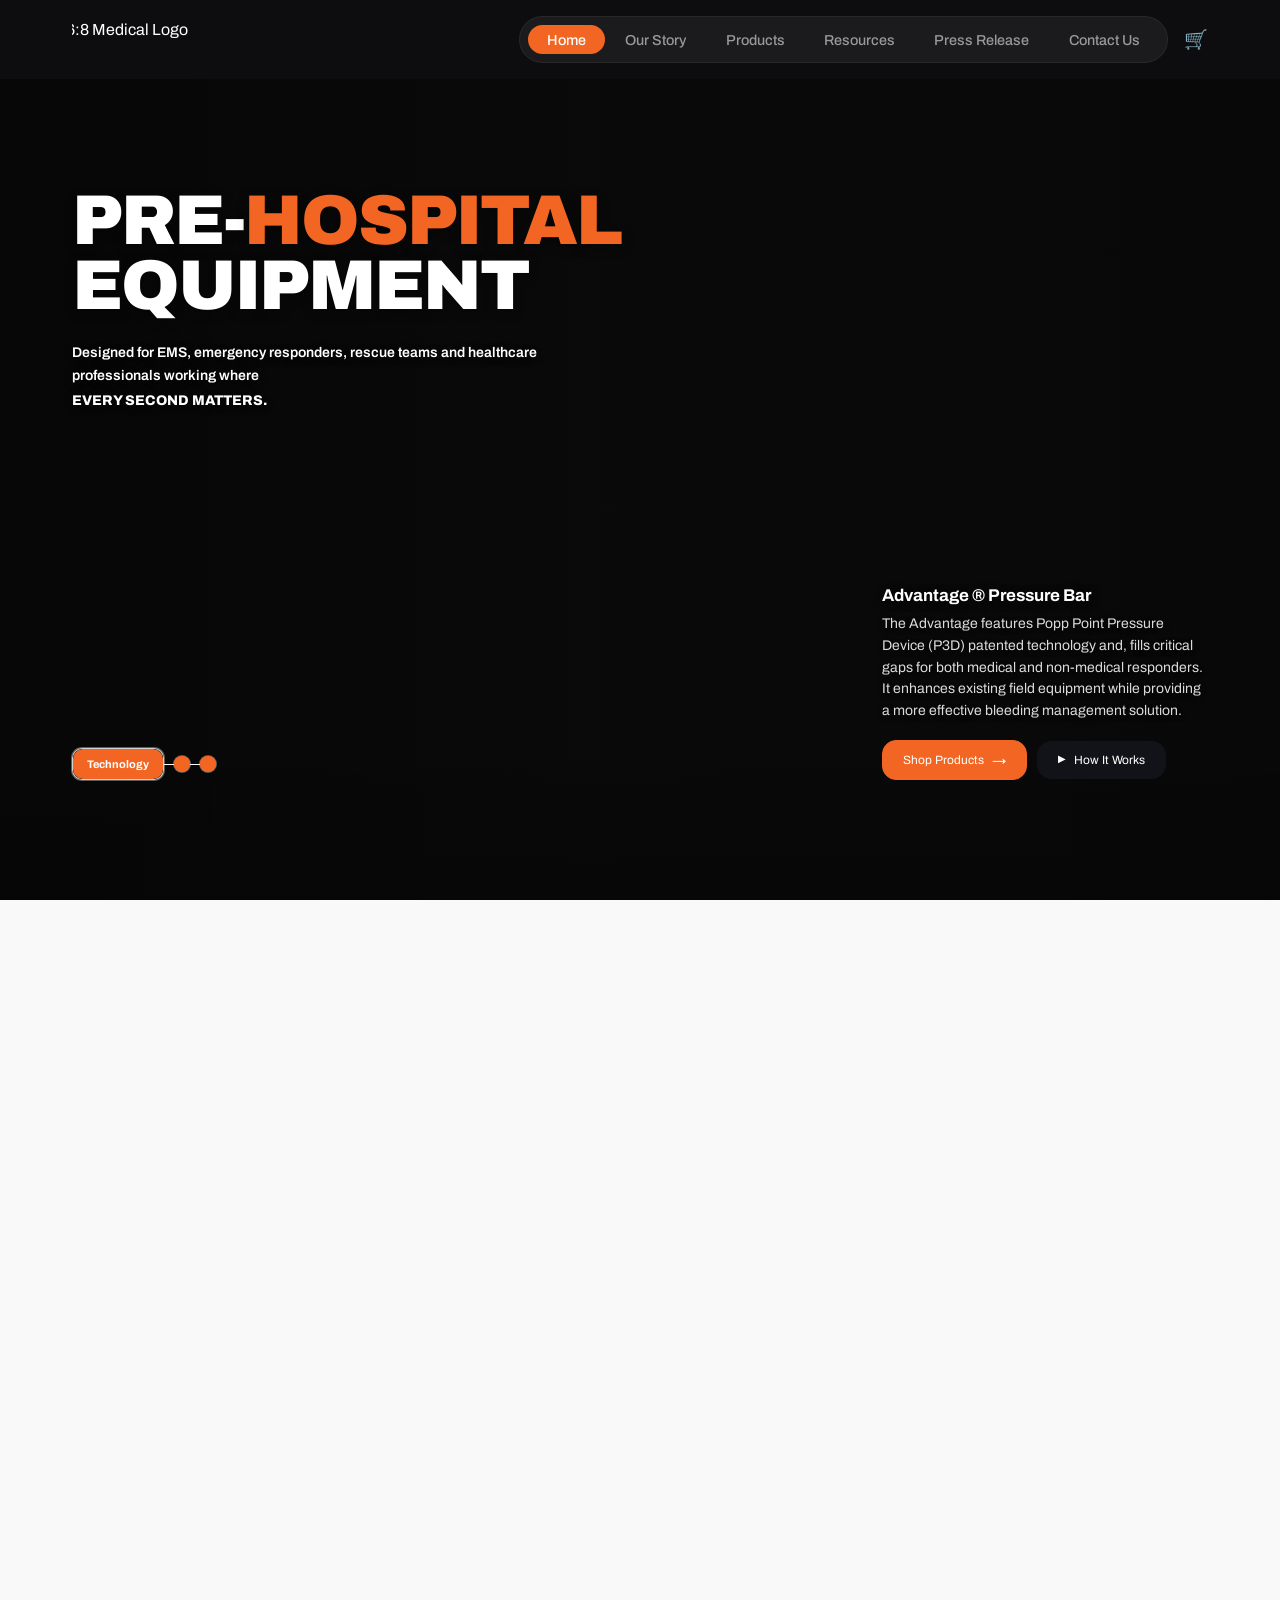
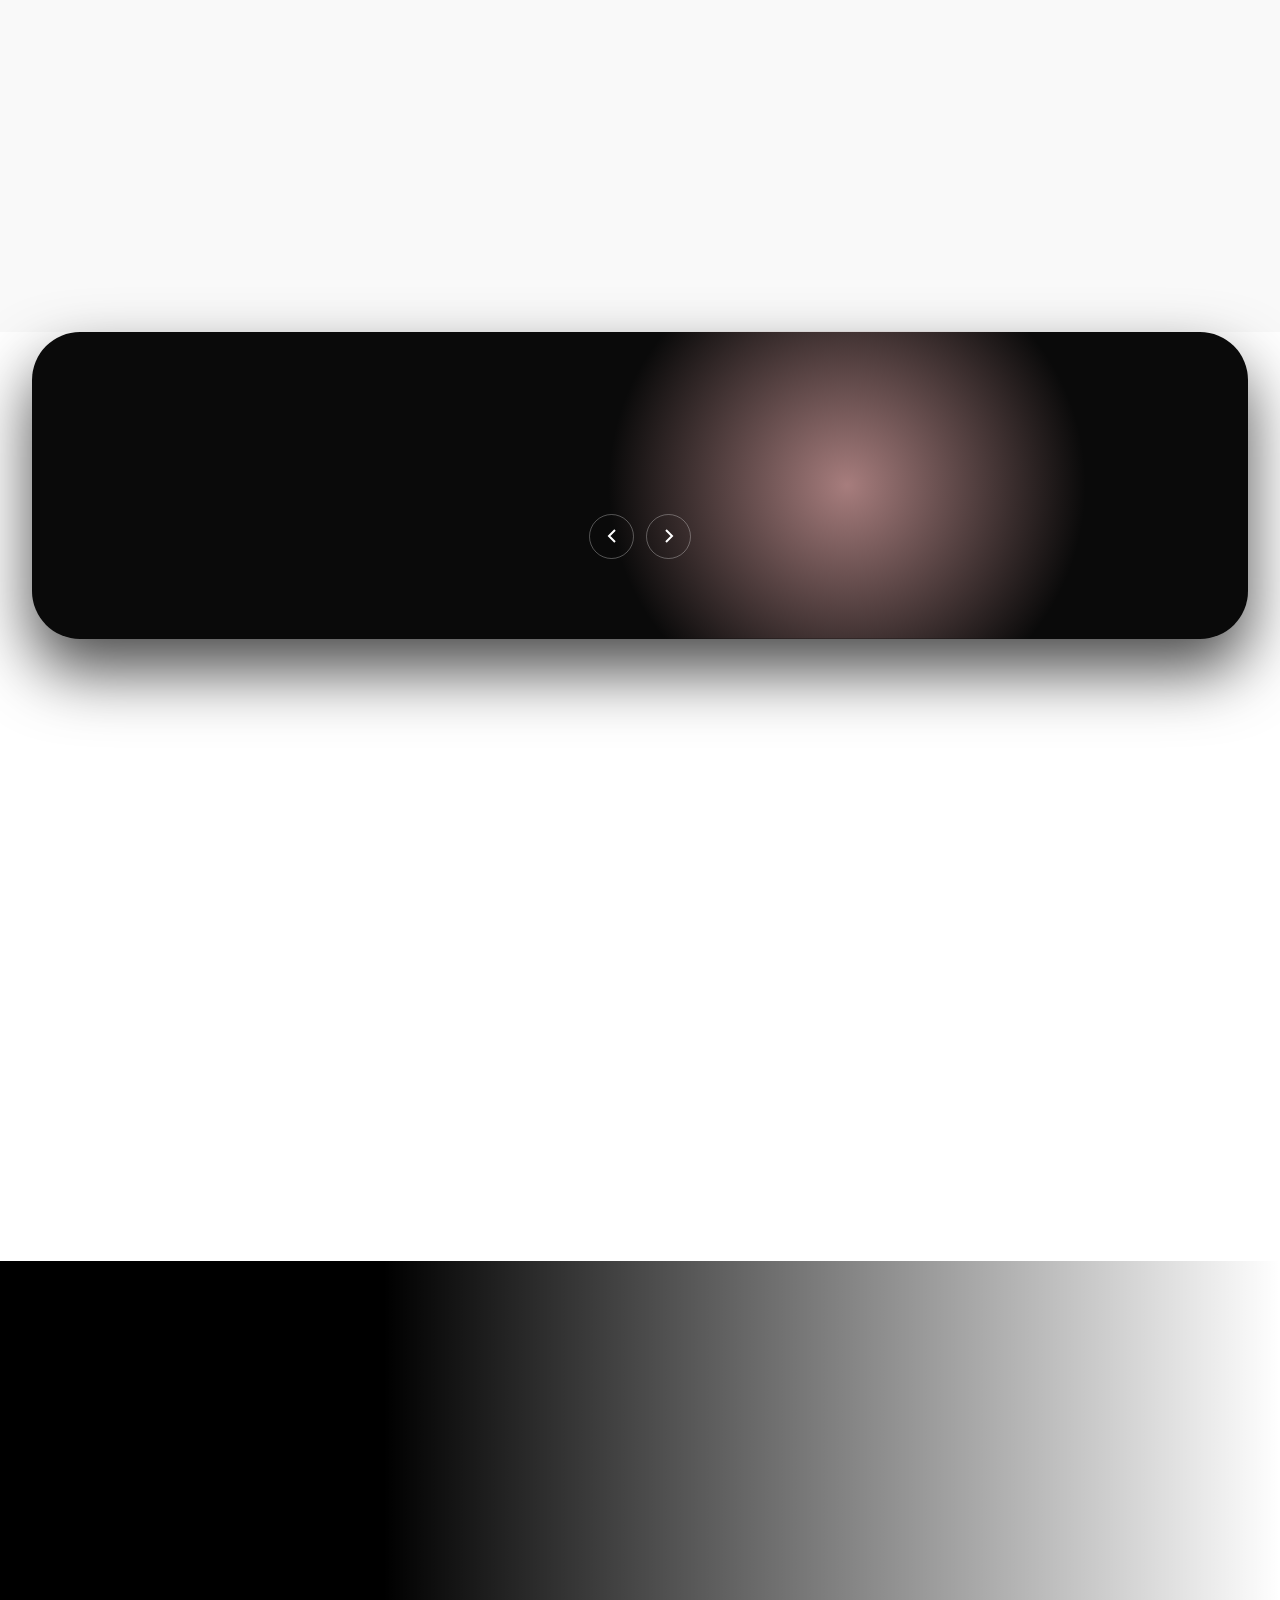
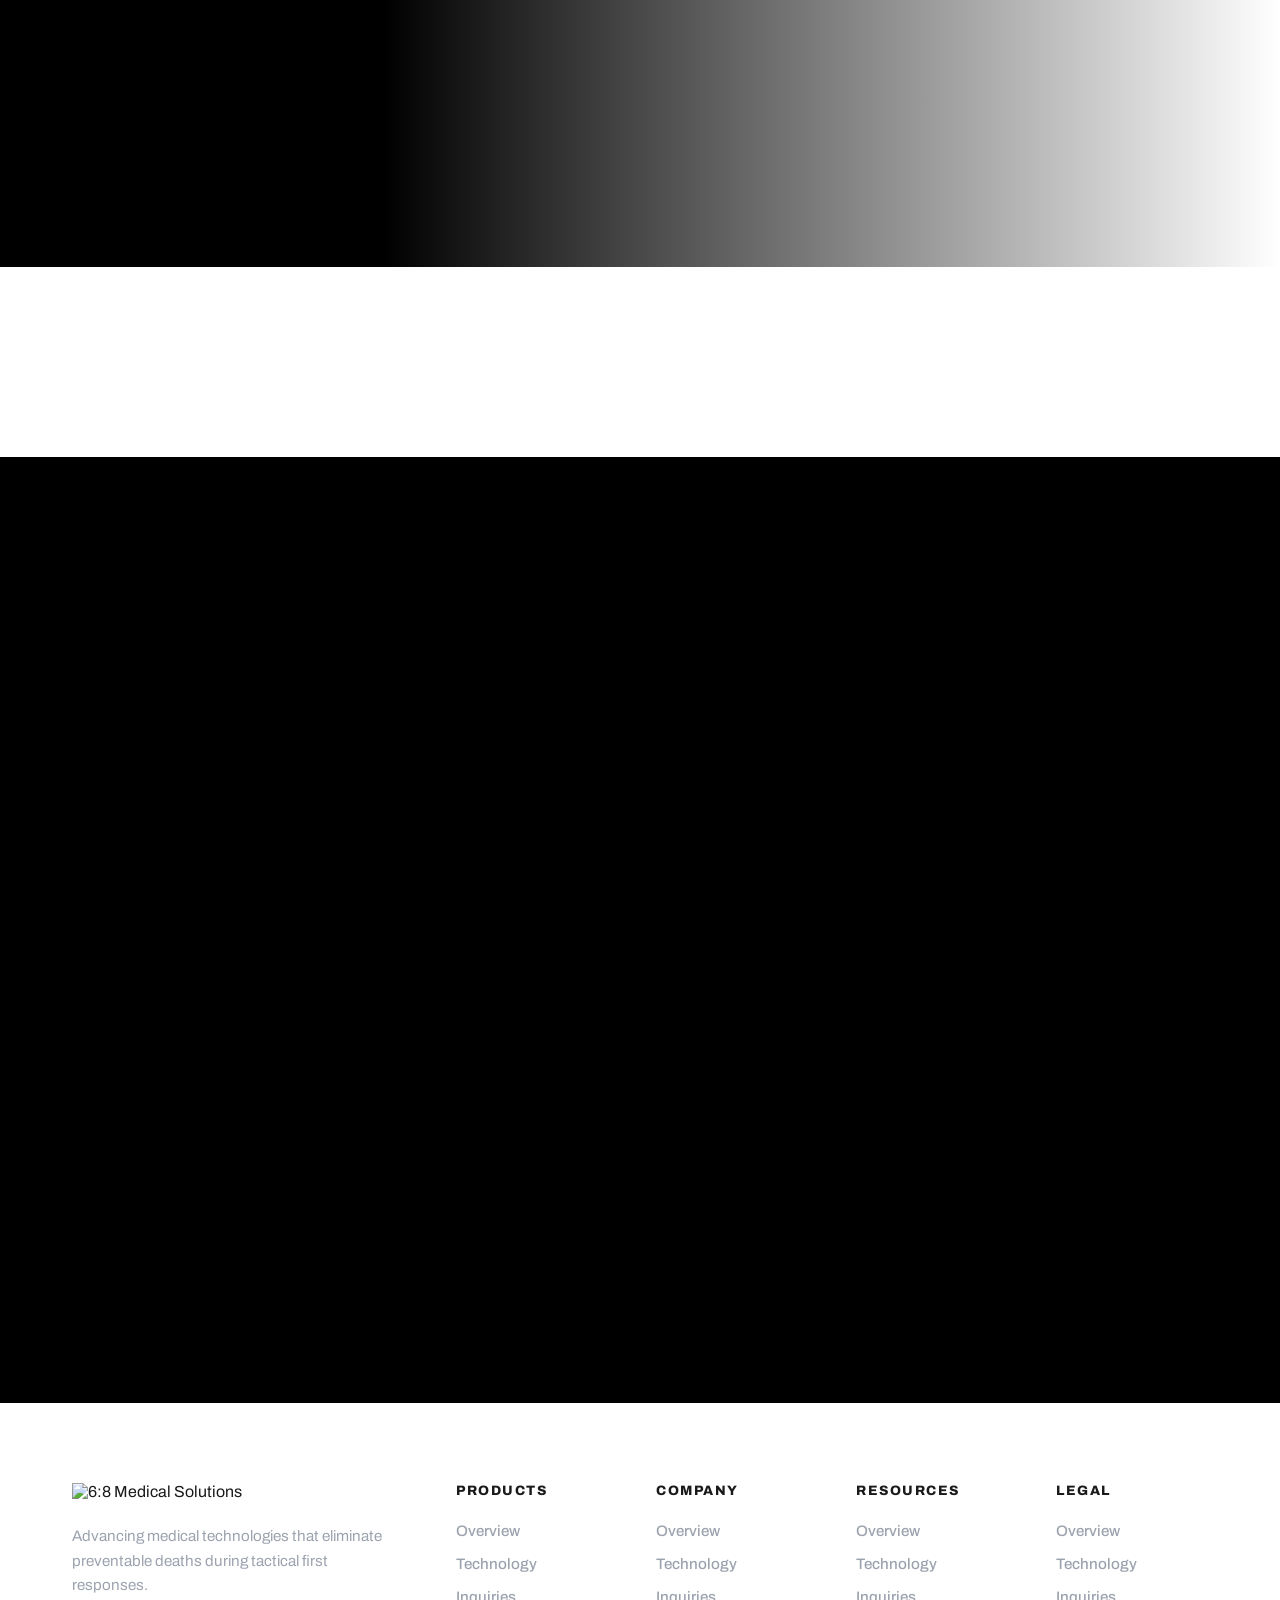
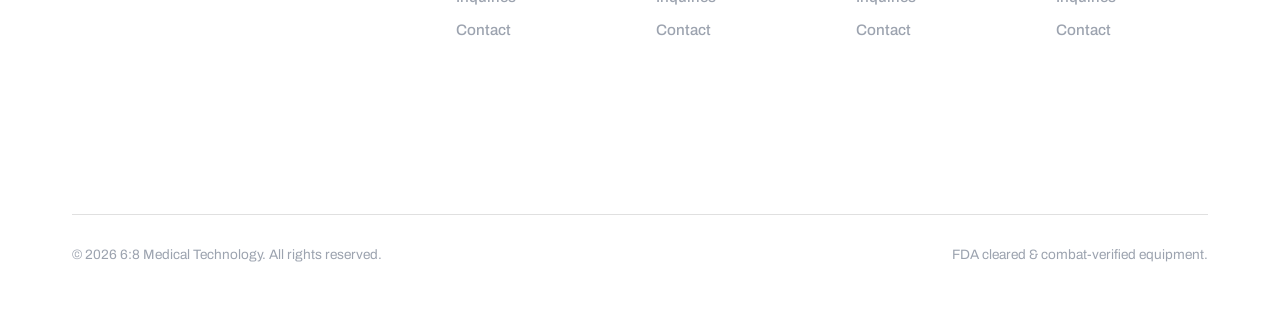
==== commit 02a71221: "change hero product video, update product showcase header to image, update website logo" ====
--- a/index.html
+++ b/index.html
@@ -19,8 +19,8 @@
   <!-- Navigation -->
   <nav class="navbar">
     <div class="container navbar-container">
-      <div class="logo">
-        <img src="https://res.cloudinary.com/dh7iwoafo/image/upload/v1790229313/142d9268f644c0be4919e61b62dae0b0fd9c8853_cszdin.png" alt="6:8 Medical Logo">
+      <div class="six8-logo">
+        <img src="https://res.cloudinary.com/dh7iwoafo/image/upload/v1791162763/c7ddab5935fca52f70c8b4977b5ad6b618267737_uf7tti.png" alt="6:8 Medical Logo">
       </div>
       <ul class="nav-links">
         <li><a href="#" class="active">Home</a></li>
@@ -43,7 +43,8 @@
       <!-- Slide 1 -->
       <div class="slide" id="slide1">
         <video class="bg-media" autoplay muted loop playsinline preload="metadata">
-          <source src="https://res.cloudinary.com/dh7iwoafo/video/upload/v1789620638/advantage-hero-2_t0d7mu.mp4"
+          <!-- <source src="https://res.cloudinary.com/dh7iwoafo/video/upload/v1789620638/advantage-hero-2_t0d7mu.mp4" -->
+          <source src="https://res.cloudinary.com/dh7iwoafo/video/upload/v1791162420/Video_1_The_focus_is_on_the_pa_24680_Seedance_25_rfwtbm.mp4"
             type="video/mp4">
         </video>
         <div class="video-overlay"></div>
@@ -318,7 +319,15 @@
             <div class="six8-carousel-slide">
               <div class="product-card six8-animate six8-fade-up">
                 <div class="product-card-content">
-                  <h2><span class="text-primary">HEM</span>GUARD 4"<br>Targeted Pressure<br>Bandage</h2>
+                  <!-- <h2><span class="text-primary">HEM</span>GUARD 4"<br>Targeted Pressure<br>Bandage</h2> -->
+                  <h2>
+                    <div class="hemguard-logo">
+                         <img
+                    src="https://res.cloudinary.com/dh7iwoafo/image/upload/v1791162763/c7ddab5935fca52f70c8b4977b5ad6b618267737_uf7tti.png"
+                    alt="Hemguard Bandages">
+                    </div>
+                 
+                  </h2>
                   <p>The HEMGUARD® Targeted Pressure Bandage 4” is an advanced hemorrhage control dressing designed to
                     deliver
                     focused compression where traditional bandages often fail.</p>
@@ -329,14 +338,19 @@
                   </div>
                 </div>
                 <div class="product-card-image">
+                          <!-- <video autoplay muted loop playsinline preload="metadata">
+                          <source src="https://res.cloudinary.com/dh7iwoafo/video/upload/v1791162420/Video_1_The_focus_is_on_the_pa_24680_Seedance_25_rfwtbm.mp4"
+                            type="video/mp4">
+                        </video> -->
                   <img
                     src="https://res.cloudinary.com/dh7iwoafo/image/upload/q_auto,f_auto,w_1000/v1789860580/cadf582a502bc762cf6303932f9d6dc264712057_hdwmcu.png"
                     alt="Hemguard Bandages">
+           
                 </div>
               </div>
             </div>
 
-            <div class="six8-carousel-slide">
+            <!-- <div class="six8-carousel-slide">
               <div class="product-card six8-animate six8-fade-up">
                 <div class="product-card-content">
                   <h2><span class="text-primary">HEM</span>GUARD 4"<br>Targeted Pressure<br>Bandage</h2>
@@ -354,7 +368,7 @@
                     alt="Hemguard Bandages">
                 </div>
               </div>
-            </div>
+            </div> -->
           </div>
 
           <div class="six8-carousel-controls" data-position="center">
--- a/styles.css
+++ b/styles.css
@@ -23,9 +23,45 @@
 
 body {
     font-family: 'Archivo', sans-serif;
-    background-color: var(--bg-light);
+    /* background-color: var(--bg-dark); */
     color: var(--text-main);
     overflow-x: hidden;
+}
+
+
+
+.six8-logo {
+    position: relative;
+    width: 200px;
+    aspect-ratio: 17 / 4;
+    overflow: hidden;
+}
+
+.six8-logo img {
+    position: absolute;
+    width: 214%;
+    max-width: none;
+    height: auto;
+    left: 9.5%;
+    top: 18%;
+    transform: translate(-9.5%, -18%);
+}
+
+.hemguard-logo {
+    position: relative;
+    width: 100%;
+    aspect-ratio: 17 / 3.5;
+    overflow: hidden;
+}
+
+.hemguard-logo img {
+    position: absolute;
+    width: 214%;
+    max-width: none;
+    height: auto;
+    left: 9.5%;
+    top: 74%;
+    transform: translate(-9.5%, -74%);
 }
 
 .bg-light-alt {
@@ -75,6 +111,7 @@
     z-index: 9999;
     width: 100%;
     background: #0d0d0f;
+    /* background: #000a; */
     /* backdrop-filter: blur(10px); */
     padding: 1rem 0;
 }
@@ -261,13 +298,13 @@
     width: 100%;
     height: 100%;
 
-    /* background:
+    background:
         linear-gradient(
             90deg,
             rgba(0, 0, 0, 0.35) 0%,
             rgba(0, 0, 0, 0.08) 45%,
             rgba(0, 0, 0, 0.18) 100%
-        ); */
+        );
 
     z-index: -2;
 
@@ -521,6 +558,7 @@
     font-weight: 700;
     cursor: pointer;
     position: relative;
+    isolation: isolate;
 
     width: 16px;
     max-width: 16px;
@@ -563,6 +601,7 @@
     border-radius: 10px;
     background: rgba(255, 255, 255, 0.06);
     backdrop-filter: blur(5px);
+    overflow:hidden;
 }
 
 .hero-navigation label p {
@@ -593,6 +632,26 @@
         0 0 0 2px rgba(242, 101, 34, 0.35);
 }
 
+.hero-navigation label:has(input)::after {
+    interpolate-size: allow-keywords;
+    content: "";
+    position: absolute;
+    top: 0;
+    left: 0;
+    bottom: 0;
+    width: 0%;
+    background: var(--primary);
+    border-radius: inherit;
+    z-index: -1; /* Keeps it behind text/input, but ABOVE the label background */
+    /* transition: width 0.5s ease; */
+    pointer-events: none;
+}
+
+/* 3. Checked State */
+.hero-navigation label:has(input:checked)::after {
+    width: 100%;
+    transition: width 11s linear;
+}
 
 /* =========================================================
    GLOBE
@@ -1235,7 +1294,7 @@
 /* --- 2. Product Showcase Card --- */
 
 .product-showcase-wrapper {
-    background: var(--bg-dark);
+background: var(--bg-dark);
     border-radius: calc(var(--rounded) * 4);
     padding: 0;
     box-shadow: 0px 32px 64px 0px rgba(0, 0, 0, 0.702);
@@ -1243,6 +1302,8 @@
     isolation: isolate;
     max-width: calc(100dvw - 4rem);
     margin: 0 auto;
+    display: grid;
+    align-items: center;
 }
 
 .product-card {
@@ -1273,6 +1334,11 @@
     z-index: 1;
 }
 
+.product-card-image video {
+    width: 100%;
+    border-radius: 2rem;
+}
+
 .product-card-content {
     max-width: 45%;
 }
@@ -1307,10 +1373,13 @@
    /* overflow: hidden; */
     /* -webkit-mask-image: linear-gradient(to right, transparent, black 10%, black 90%, transparent);
     mask-image: linear-gradient(to right, transparent, black 10%, black 90%, transparent); */
+    /* height: min(80dvh, 600px); */
+    display: grid;
+    align-items: center;
 }
 
 .product-showcase-wrapper .six8-carousel-controls {
-        position: absolute;
+    position: absolute;
     bottom: 5rem;
     left: 50%;
     translate: -50%;
@@ -2302,7 +2371,6 @@
 .six8-carousel {
     position: relative;
     margin-top: 1.5rem;
-    overflow: hidden; /* Hides the slides that are off-screen */
 }
 
 /* The track that holds all slides horizontally */
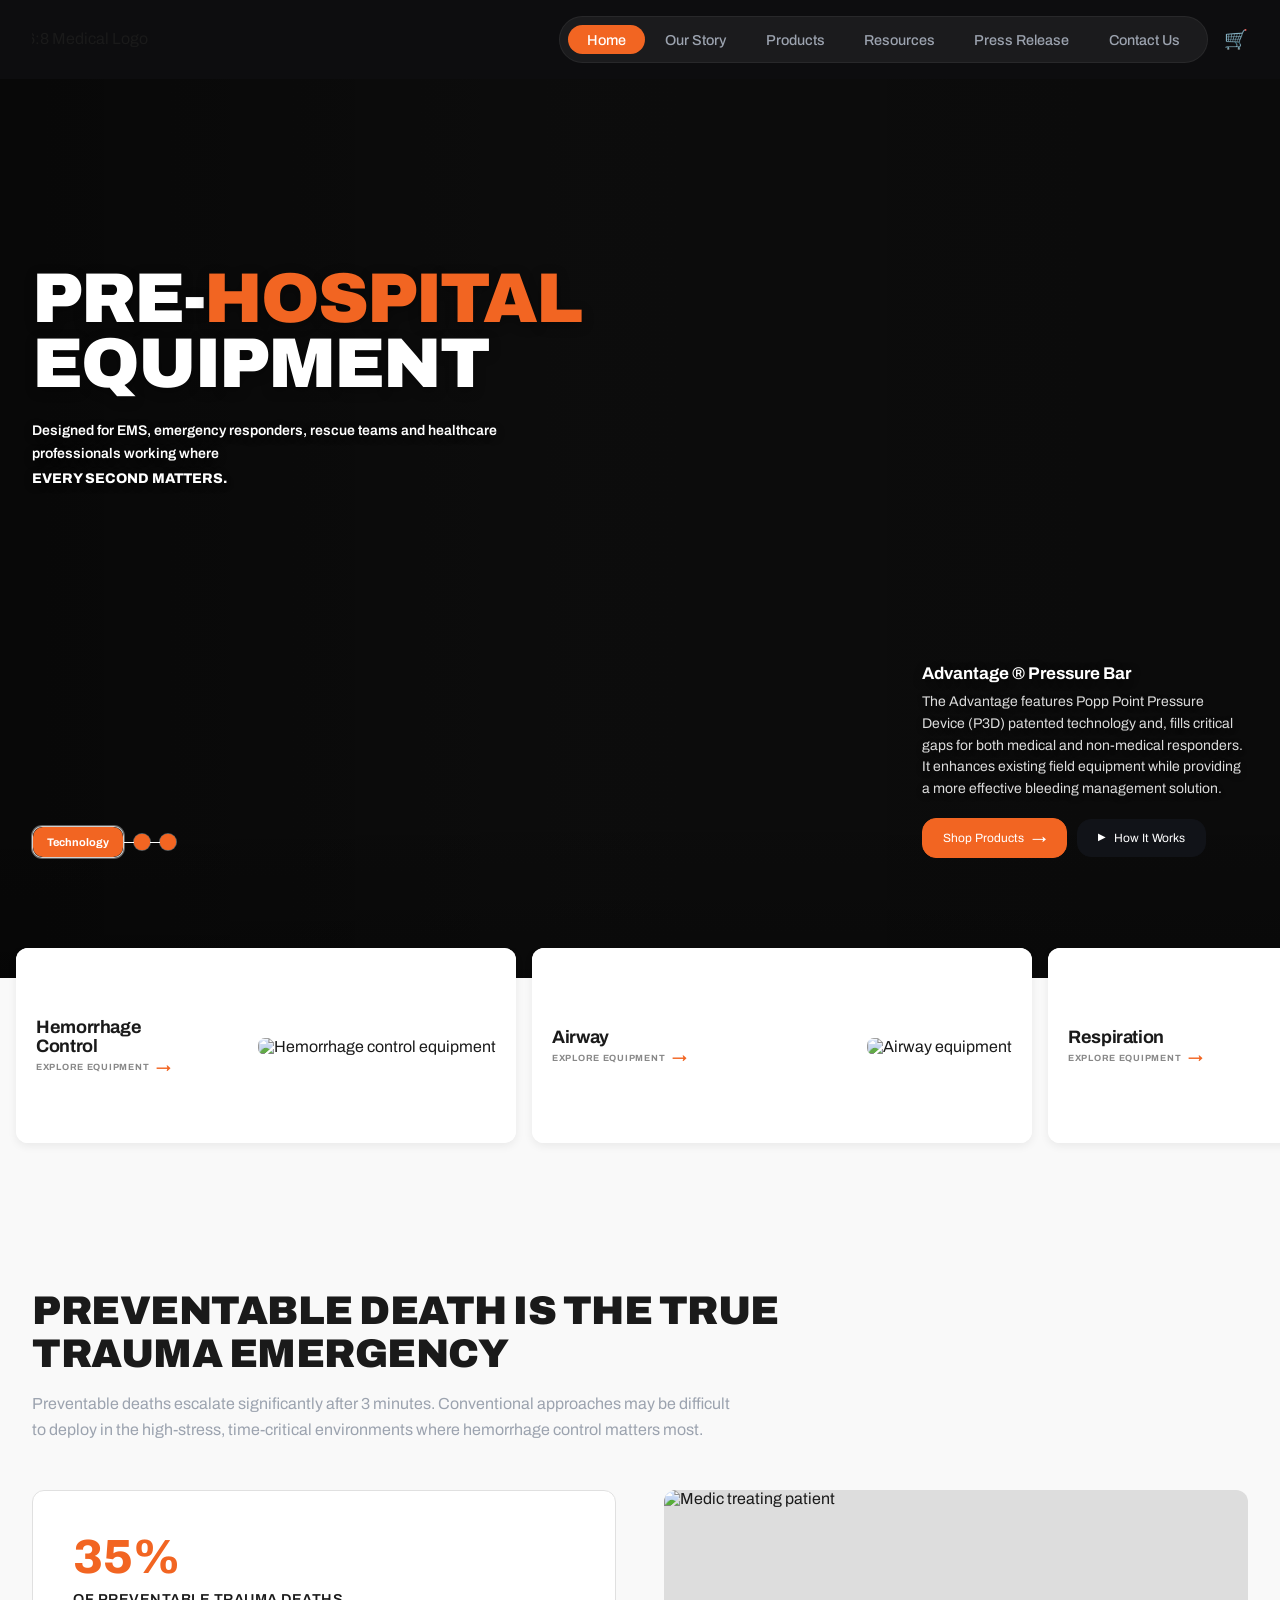
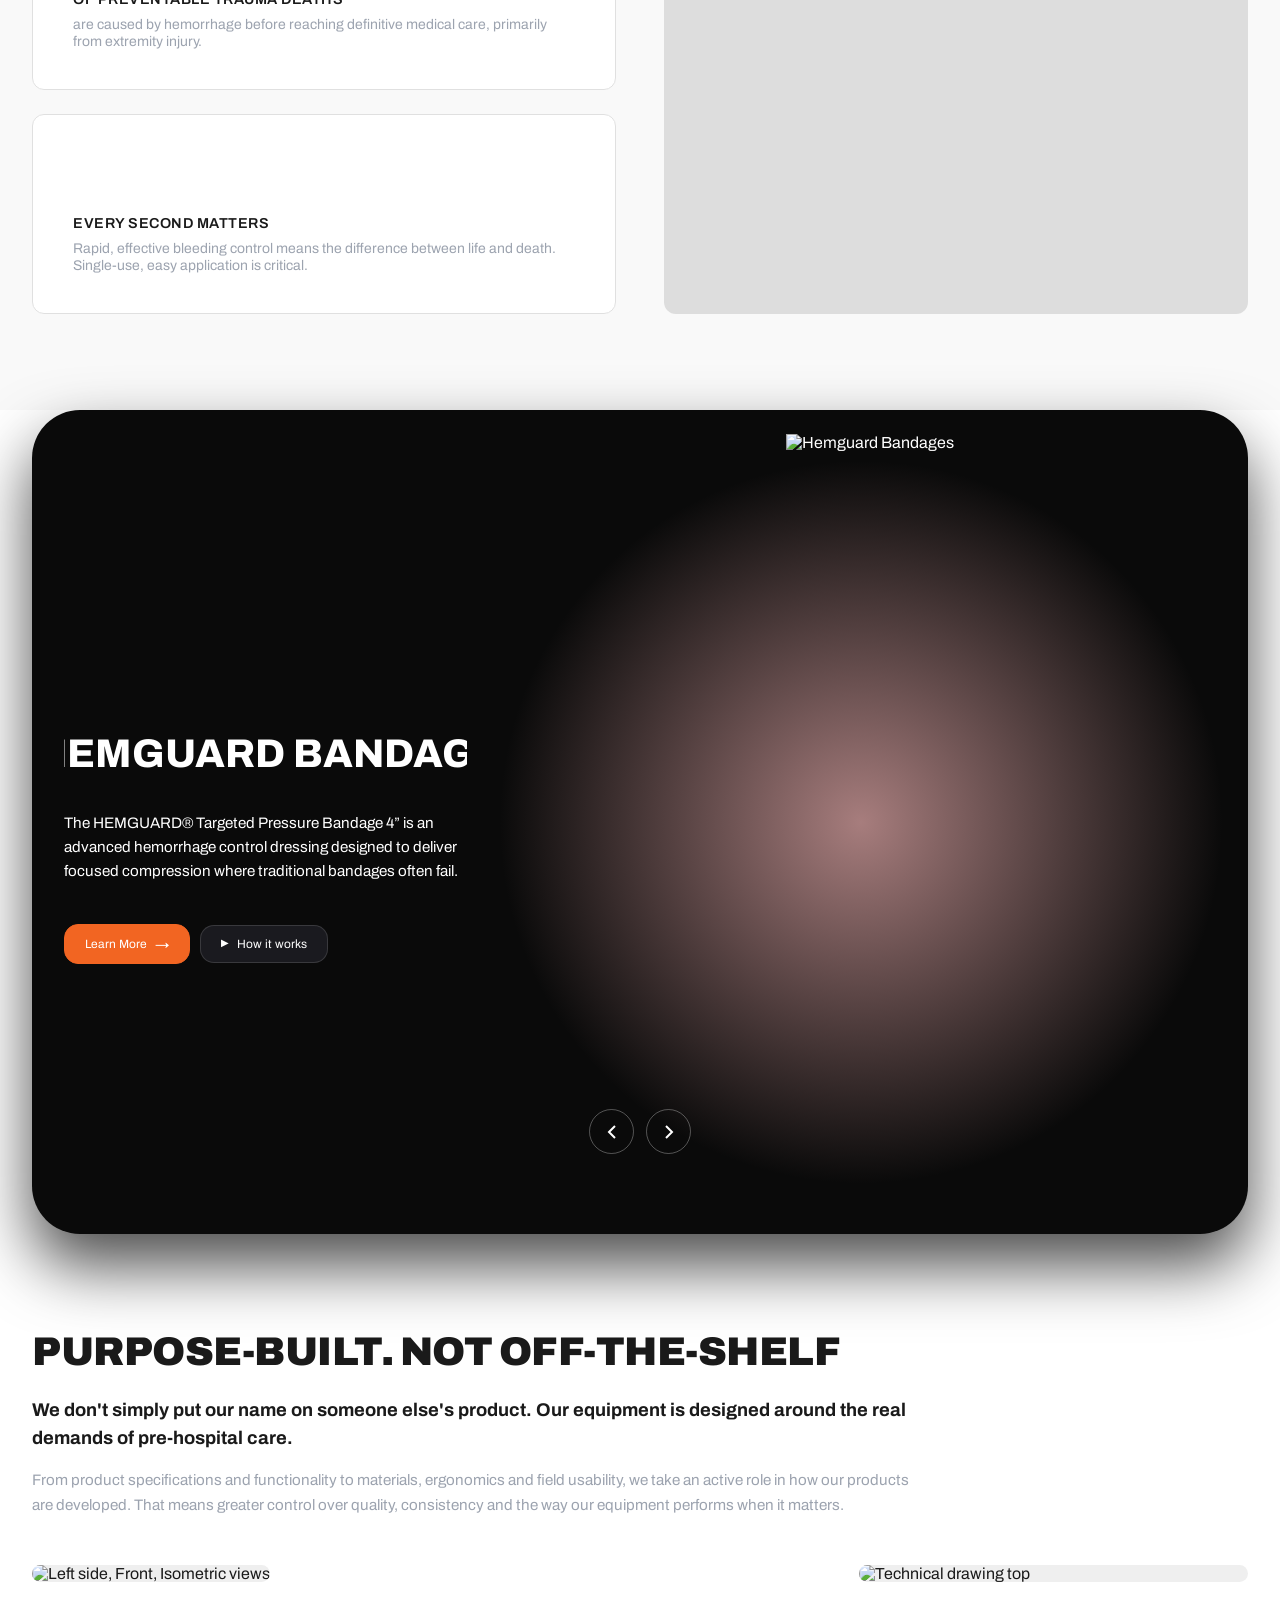
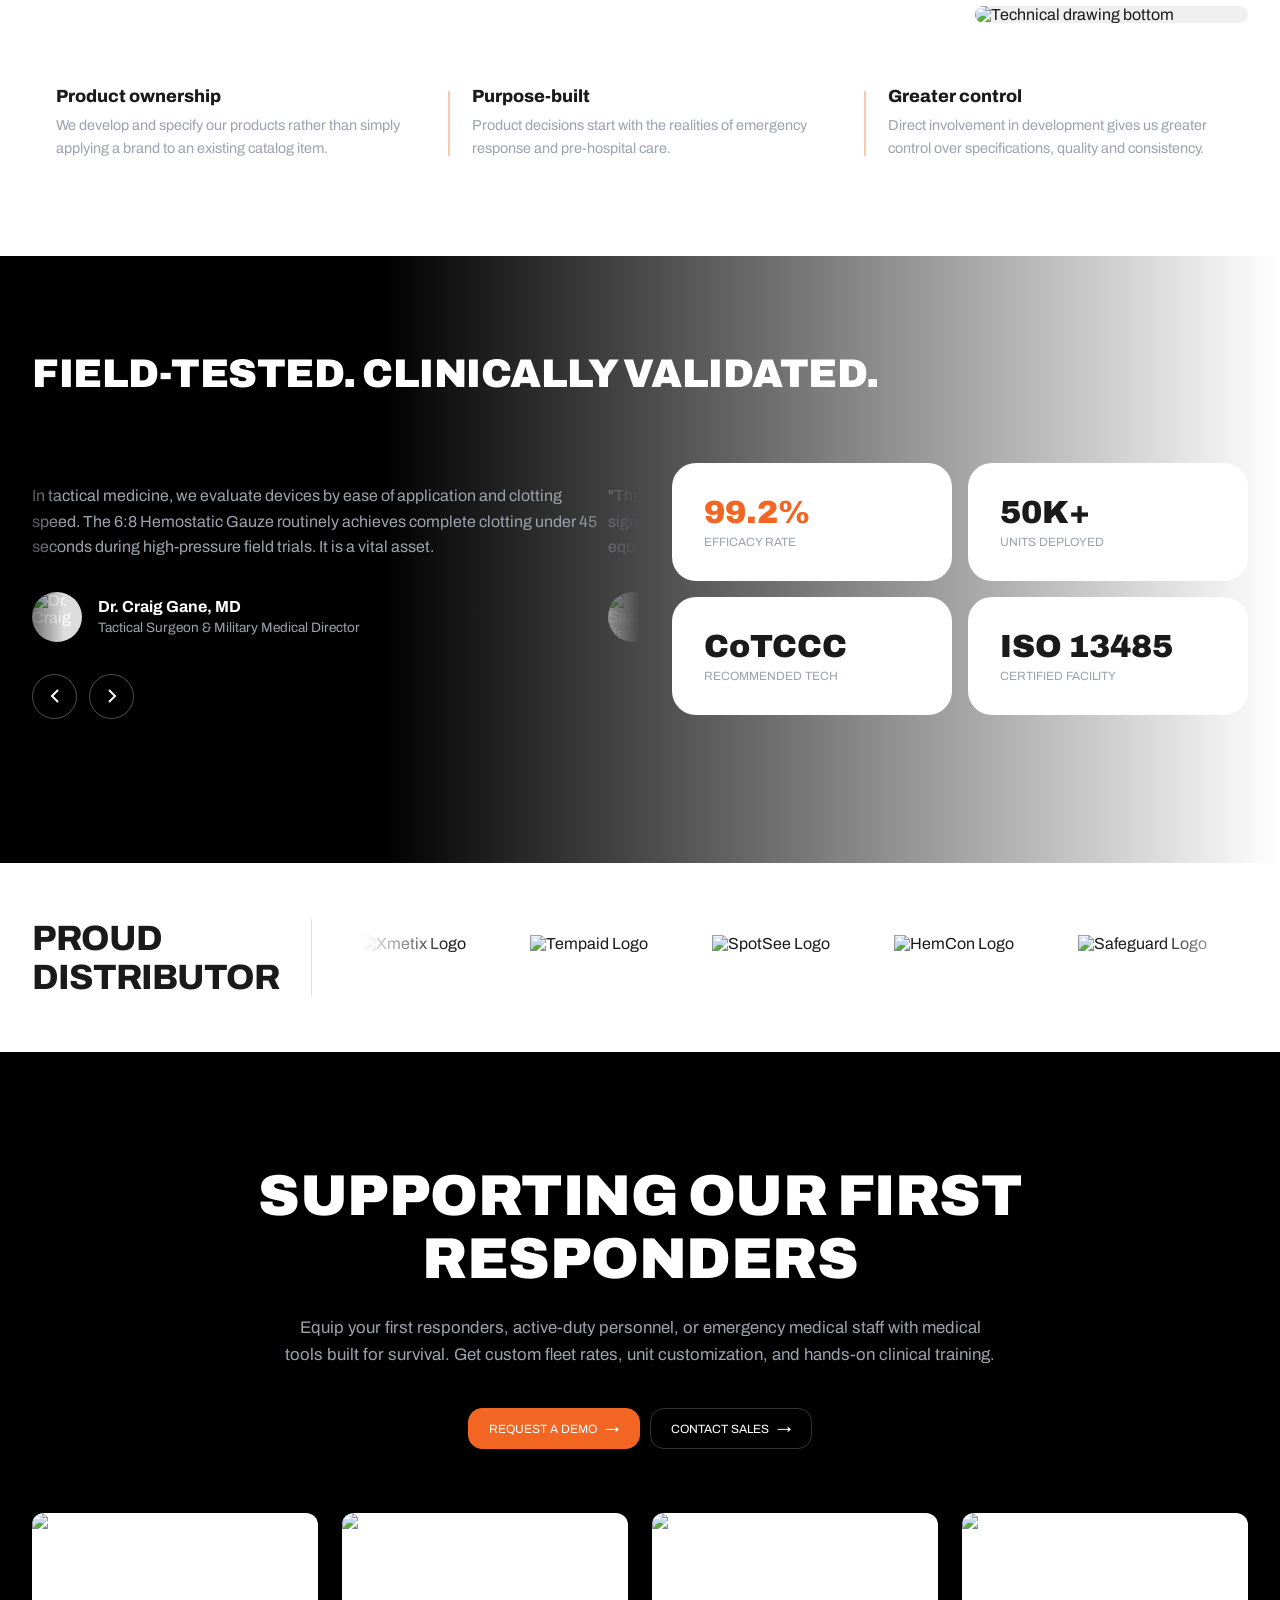
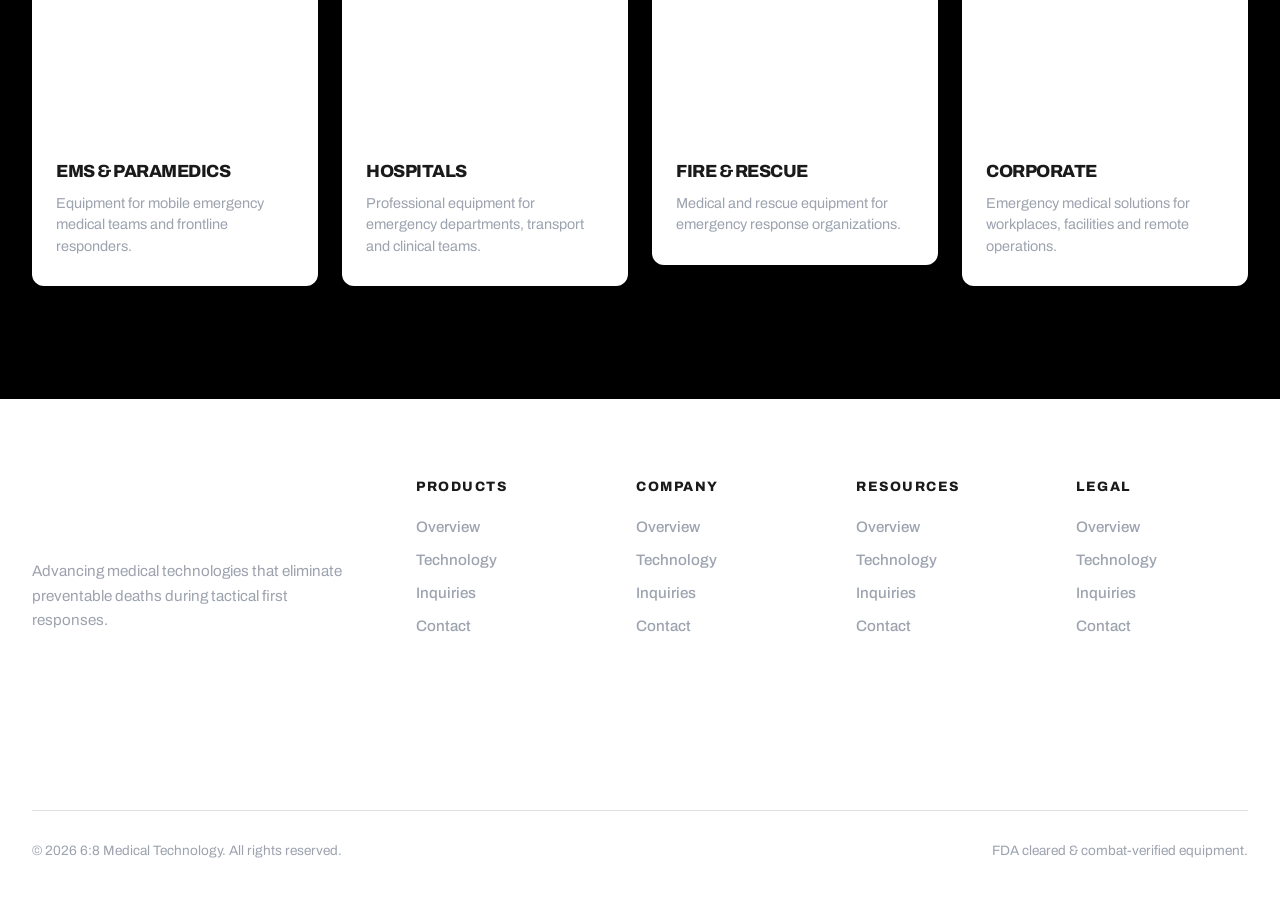
==== commit 418a2db8: "separate global styles and scripts;  added about us page" ====
--- a/index.html
+++ b/index.html
@@ -8,349 +8,353 @@
   <link rel="preconnect" href="https://fonts.googleapis.com">
   <link rel="preconnect" href="https://fonts.gstatic.com" crossorigin>
   <link href="https://fonts.googleapis.com/css2?family=Archivo:wght@400;500;600;800;900&display=swap" rel="stylesheet">
-  <link rel="stylesheet" href="styles.css">
+  <link rel="stylesheet" href="global.css">
+  <link rel="stylesheet" href="home.css">
   <script src="https://unpkg.com/globe.gl"></script>
 
   <title>Medical Tech Hero Section</title>
 </head>
 
 <body>
-
-  <!-- Navigation -->
-  <nav class="navbar">
-    <div class="container navbar-container">
-      <div class="six8-logo">
-        <img src="https://res.cloudinary.com/dh7iwoafo/image/upload/v1791162763/c7ddab5935fca52f70c8b4977b5ad6b618267737_uf7tti.png" alt="6:8 Medical Logo">
-      </div>
-      <ul class="nav-links">
-        <li><a href="#" class="active">Home</a></li>
-        <li><a href="#">Our Story</a></li>
-        <li><a href="#">Products</a></li>
-        <li><a href="#">Resources</a></li>
-        <li><a href="#">Press Release</a></li>
-        <li><a href="#">Contact Us</a></li>
-      </ul>
-      <div class="nav-actions">
-        <div class="cart-icon">🛒</div>
-      </div>
-    </div>
-  </nav>
-
-  <!-- Hero Slider -->
-  <main class="hero-container section-dark">
-
-    <div class="slide-container">
-      <!-- Slide 1 -->
-      <div class="slide" id="slide1">
-        <video class="bg-media" autoplay muted loop playsinline preload="metadata">
-          <!-- <source src="https://res.cloudinary.com/dh7iwoafo/video/upload/v1789620638/advantage-hero-2_t0d7mu.mp4" -->
-          <source src="https://res.cloudinary.com/dh7iwoafo/video/upload/v1791162420/Video_1_The_focus_is_on_the_pa_24680_Seedance_25_rfwtbm.mp4"
-            type="video/mp4">
-        </video>
-        <div class="video-overlay"></div>
-        <div class="hero-content container">
-
-          <!-- Heading -->
-          <div class="hero-heading">
-            <h1>
-              PRE-<span class="highlight">HOSPITAL</span><br>
-              EQUIPMENT
-            </h1>
-            <p class="hero-intro">
-              Designed for EMS, emergency responders, rescue teams
-              and healthcare professionals working where
-              <strong>EVERY SECOND MATTERS.</strong>
-            </p>
-          </div>
-
-          <!-- Right Content -->
-          <div class="hero-info">
-            <h3>Advantage ® Pressure Bar</h3>
-            <p>
-              The Advantage features Popp Point Pressure Device
-              (P3D) patented technology and, fills critical gaps
-              for both medical and non-medical responders. It
-              enhances existing field equipment while providing
-              a more effective bleeding management solution.
-            </p>
-            <div class="btn-group">
-              <a href="#" class="btn btn-primary has-right-arrow-after">Shop Products</a>
-              <a href="#" class="btn btn-dark-outline has-play-icon-before">How It Works</a>
-            </div>
-          </div>
-
-        </div>
-      </div>
-
-      <!-- Slide 2 -->
-      <div class="slide" id="slide2">
-        <video class="bg-media" autoplay muted loop playsinline>
-          <source src="https://res.cloudinary.com/dh7iwoafo/video/upload/v1789620623/advantage-hero_mc1a3q.mp4"
-            type="video/mp4">
-        </video>
-        <div class="video-overlay"></div>
-        <div class="hero-content container">
-
-          <!-- Heading -->
-          <div class="hero-heading">
-            <h1>
-              TRANSFORMING<br>
-              <span class="highlight">TRAUMA</span><br>
-              CARE
-            </h1>
-            <p class="hero-intro">
-              Designed for EMS, emergency responders, rescue teams
-              and healthcare professionals working where
-              <strong>EVERY SECOND MATTERS.</strong>
-            </p>
-          </div>
-
-          <!-- Right Content -->
-          <div class="hero-info">
-            <h3>Our Mission: Elevate Survivability</h3>
-            <p>
-              We want to elevate survivability and optimize
-              pre-hospital care. By advancing medical gear with
-              innovation and life-saving solutions, we give
-              responders the tools to make every second count.
-            </p>
-            <div class="btn-group">
-              <a href="#" class="btn btn-primary">Our Story</a>
-              <a href="#" class="btn btn-dark-outline">Shop Products</a>
-            </div>
-          </div>
-
-        </div>
-      </div>
-
-      <!-- Slide 3 -->
-      <div class="slide" id="slide3">
-        <div class="video-overlay"></div>
-        <div id="globe-container"></div>
-        <div class="hero-content container">
-
-          <div class="hero-heading">
-            <h1>
-              GLOBAL<br>
-              <span class="highlight">PARTNERS</span><br>
-              IN CARE
-            </h1>
-            <p class="hero-intro">
-              Connecting innovative healthcare solutions
-              with responders around the world.
-            </p>
-          </div>
-
-        </div>
-      </div>
-
-    </div>
-    <!-- Slide Navigation -->
-    <div class="hero-navigation">
-      <label>
-        <input tabindex="1" type="radio" name="slide-nav" id="slide1-nav" checked>
-        <p>Technology</p>
-      </label>
-      <span class="separator"></span>
-      <label>
-        <input tabindex="2" type="radio" name="slide-nav" id="slide2-nav">
-        <p>6:8 Medical</p>
-      </label>
-      <span class="separator"></span>
-      <label>
-        <input tabindex="3" type="radio" name="slide-nav" id="slide3-nav">
-        <p>Global Partners</p>
-      </label>
-    </div>
-
-
-
-
-  </main>
-
-  <!-- Equipment Categories -->
-  <section class="equipment-categories bg-light-alt">
-    <div class="equipment-categories__inner six8-animate six8-fade-up">
-      <div class="equipment-categories__grid marquee-track">
-
-        <!-- Hemorrhage Control -->
-        <a href="/product-category/hemorrhage-control/" class="equipment-category">
-          <div class="equipment-category__content">
-            <span class="equipment-category__number">01</span>
-            <h3>Hemorrhage<br>Control</h3>
-            <span class="equipment-category__link">
-              Explore Equipment <span>→</span>
-            </span>
-          </div>
-          <div class="equipment-category__image">
-            <img src="https://68medical.com/wp-content/uploads/2026/04/TAK-710-Photo-2.jpg"
-              alt="Hemorrhage control equipment" loading="lazy">
-          </div>
-          <span class="equipment-category__line"></span>
-        </a>
-
-        <!-- Airway -->
-        <a href="/product-category/airway/" class="equipment-category">
-          <div class="equipment-category__content">
-            <span class="equipment-category__number">02</span>
-            <h3>Airway</h3>
-            <span class="equipment-category__link">
-              Explore Equipment <span>→</span>
-            </span>
-          </div>
-          <div class="equipment-category__image">
-            <img src="https://68medical.com/wp-content/uploads/2026/02/ProCric.jpg" alt="Airway equipment"
-              loading="lazy">
-          </div>
-          <span class="equipment-category__line"></span>
-        </a>
-
-        <!-- Respiration -->
-        <a href="/product-category/respiration/" class="equipment-category">
-          <div class="equipment-category__content">
-            <span class="equipment-category__number">03</span>
-            <h3>Respiration</h3>
-            <span class="equipment-category__link">
-              Explore Equipment <span>→</span>
-            </span>
-          </div>
-          <div class="equipment-category__image">
-            <img src="https://68medical.com/wp-content/uploads/2023/03/Russell-Chest-Seal.jpeg"
-              alt="Respiration equipment" loading="lazy">
-          </div>
-          <span class="equipment-category__line"></span>
-        </a>
-
-        <!-- Circulation -->
-        <a href="/product-category/circulation/" class="equipment-category">
-          <div class="equipment-category__content">
-            <span class="equipment-category__number">04</span>
-            <h3>Circulation</h3>
-            <span class="equipment-category__link">
-              Explore Equipment <span>→</span>
-            </span>
-          </div>
-          <div class="equipment-category__image">
-            <img src="https://68medical.com/wp-content/uploads/2026/03/Hemovault-Blood-Transpor-Boxes-700x700.png"
-              alt="Medical Circulation equipment" loading="lazy">
-          </div>
-          <span class="equipment-category__line"></span>
-        </a>
-
-        <!-- Kits & Sets -->
-        <a href="/product-category/kits-sets/" class="equipment-category six8-animate">
-          <div class="equipment-category__content">
-            <span class="equipment-category__number">05</span>
-            <h3>Kits &amp; Sets</h3>
-            <span class="equipment-category__link">
-              Explore Equipment <span>→</span>
-            </span>
-          </div>
-          <div class="equipment-category__image">
-            <img src="https://68medical.com/wp-content/uploads/2026/02/IMG_1077-scaled.jpeg" alt="Medical kits and sets"
-              loading="lazy">
-          </div>
-          <span class="equipment-category__line"></span>
-        </a>
-
-        <!-- Rescue Equipment -->
-        <a href="/product-category/rescue-equipment/"
-          class="equipment-category">
-          <div class="equipment-category__content">
-            <span class="equipment-category__number">06</span>
-            <h3>Rescue<br>Equipment</h3>
-            <span class="equipment-category__link">
-              Explore Equipment <span>→</span>
-            </span>
-          </div>
-          <div class="equipment-category__image">
-            <img src="https://68medical.com/wp-content/uploads/2026/08/First-Responder-Bag-1-700x700.jpg"
-              alt="Rescue equipment" loading="lazy">
-          </div>
-          <span class="equipment-category__line"></span>
-        </a>
-
-      </div>
-    </div>
-  </section>
-
-  <!-- 1. Emergency Section -->
-  <section class="section section-light-alt">
-    <div class="container">
-      <h2 class="section-title six8-animate six8-fade-up">PREVENTABLE DEATH IS THE TRUE <br>TRAUMA EMERGENCY</h2>
-      <p class="section-subtitle six8-animate six8-fade-up six8-delay-100">Preventable deaths escalate significantly
-        after 3 minutes. Conventional approaches may
-        be difficult to deploy in the high-stress, time-critical environments where hemorrhage control matters most.</p>
-
-      <div class="emergency-grid">
-        <div class="stats-col">
-          <div class="stat-card six8-animate six8-fade-right six8-delay-200">
-            <h3 class="six8-animate animation-count text-primary" style="--from: 0; --to: 35;" data-suffix="%">
-              <span>35%</span>
-            </h3>
-            <p>Of Preventable Trauma Deaths</p>
-            <span>are caused by hemorrhage before reaching definitive medical care, primarily from extremity
-              injury.</span>
-          </div>
-          <div class="stat-card six8-animate six8-fade-right six8-delay-300">
-            <h3 class="six8-animate animation-count format-timer" style="--from: 0; --to: 1;">
-              <span>00:00:01</span>
-            </h3>
-            <p>Every Second Matters</p>
-            <span>Rapid, effective bleeding control means the difference between life and death. Single-use, easy
-              application is critical.</span>
-          </div>
-        </div>
-        <div class="image-col six8-animate six8-fade-left six8-delay-200">
+     <!-- Navigation -->
+    <nav class="navbar">
+      <div class="container navbar-container">
+        <div class="six8-logo">
           <img
-            src="https://res.cloudinary.com/dh7iwoafo/image/upload/q_auto,f_auto,w_1000/v1789860581/6b30ae859f73a76641d2353d1ab331c455d9e22c_igcxs7.jpg"
-            alt="Medic treating patient">
-        </div>
-      </div>
-    </div>
-  </section>
-
-  <!-- 2. Product Showcase Card -->
-  <section class="product-showcase-wrapper">
-    <div class="container">
-      <div class="six8-carousel-inner">
-        <div class="six8-carousel">
-          <div class="six8-carousel-track">
-            <div class="six8-carousel-slide">
-              <div class="product-card six8-animate six8-fade-up">
-                <div class="product-card-content">
-                  <!-- <h2><span class="text-primary">HEM</span>GUARD 4"<br>Targeted Pressure<br>Bandage</h2> -->
-                  <h2>
-                    <div class="hemguard-logo">
-                         <img
-                    src="https://res.cloudinary.com/dh7iwoafo/image/upload/v1791162763/c7ddab5935fca52f70c8b4977b5ad6b618267737_uf7tti.png"
-                    alt="Hemguard Bandages">
+            src="https://res.cloudinary.com/dh7iwoafo/image/upload/v1791162763/c7ddab5935fca52f70c8b4977b5ad6b618267737_uf7tti.png"
+            alt="6:8 Medical Logo">
+        </div>
+        <ul class="nav-links">
+          <li><a href="/" class="active">Home</a></li>
+          <li><a href="/about-us.html">Our Story</a></li>
+          <li><a href="#">Products</a></li>
+          <li><a href="#">Resources</a></li>
+          <li><a href="#">Press Release</a></li>
+          <li><a href="#">Contact Us</a></li>
+        </ul>
+        <div class="nav-actions">
+          <div class="cart-icon">🛒</div>
+        </div>
+      </div>
+    </nav>
+
+  <main class="home-page">
+    <!-- Hero Slider -->
+    <section class="hero-container section-dark">
+
+      <div class="slide-container">
+        <!-- Slide 1 -->
+        <div class="slide" id="slide1">
+          <video class="bg-media" autoplay muted loop playsinline preload="metadata">
+            <!-- <source src="https://res.cloudinary.com/dh7iwoafo/video/upload/v1789620638/advantage-hero-2_t0d7mu.mp4" -->
+            <source
+              src="https://res.cloudinary.com/dh7iwoafo/video/upload/v1791162420/Video_1_The_focus_is_on_the_pa_24680_Seedance_25_rfwtbm.mp4"
+              type="video/mp4">
+          </video>
+          <div class="video-overlay"></div>
+          <div class="hero-content container">
+
+            <!-- Heading -->
+            <div class="hero-heading">
+              <h1>
+                PRE-<span class="highlight">HOSPITAL</span><br>
+                EQUIPMENT
+              </h1>
+              <p class="hero-intro">
+                Designed for EMS, emergency responders, rescue teams
+                and healthcare professionals working where
+                <strong>EVERY SECOND MATTERS.</strong>
+              </p>
+            </div>
+
+            <!-- Right Content -->
+            <div class="hero-info">
+              <h3>Advantage ® Pressure Bar</h3>
+              <p>
+                The Advantage features Popp Point Pressure Device
+                (P3D) patented technology and, fills critical gaps
+                for both medical and non-medical responders. It
+                enhances existing field equipment while providing
+                a more effective bleeding management solution.
+              </p>
+              <div class="btn-group">
+                <a href="#" class="btn btn-primary has-right-arrow-after">Shop Products</a>
+                <a href="#" class="btn btn-dark-outline has-play-icon-before">How It Works</a>
+              </div>
+            </div>
+
+          </div>
+        </div>
+
+        <!-- Slide 2 -->
+        <div class="slide" id="slide2">
+          <video class="bg-media" autoplay muted loop playsinline>
+            <source src="https://res.cloudinary.com/dh7iwoafo/video/upload/v1789620623/advantage-hero_mc1a3q.mp4"
+              type="video/mp4">
+          </video>
+          <div class="video-overlay"></div>
+          <div class="hero-content container">
+
+            <!-- Heading -->
+            <div class="hero-heading">
+              <h1>
+                TRANSFORMING<br>
+                <span class="highlight">TRAUMA</span><br>
+                CARE
+              </h1>
+              <p class="hero-intro">
+                Designed for EMS, emergency responders, rescue teams
+                and healthcare professionals working where
+                <strong>EVERY SECOND MATTERS.</strong>
+              </p>
+            </div>
+
+            <!-- Right Content -->
+            <div class="hero-info">
+              <h3>Our Mission: Elevate Survivability</h3>
+              <p>
+                We want to elevate survivability and optimize
+                pre-hospital care. By advancing medical gear with
+                innovation and life-saving solutions, we give
+                responders the tools to make every second count.
+              </p>
+              <div class="btn-group">
+                <a href="#" class="btn btn-primary">Our Story</a>
+                <a href="#" class="btn btn-dark-outline">Shop Products</a>
+              </div>
+            </div>
+
+          </div>
+        </div>
+
+        <!-- Slide 3 -->
+        <div class="slide" id="slide3">
+          <div class="video-overlay"></div>
+          <div id="globe-container"></div>
+          <div class="hero-content container">
+
+            <div class="hero-heading">
+              <h1>
+                GLOBAL<br>
+                <span class="highlight">PARTNERS</span><br>
+                IN CARE
+              </h1>
+              <p class="hero-intro">
+                Connecting innovative healthcare solutions
+                with responders around the world.
+              </p>
+            </div>
+
+          </div>
+        </div>
+
+      </div>
+      <!-- Slide Navigation -->
+      <div class="hero-navigation">
+        <label>
+          <input tabindex="1" type="radio" name="slide-nav" id="slide1-nav" checked>
+          <p>Technology</p>
+        </label>
+        <span class="separator"></span>
+        <label>
+          <input tabindex="2" type="radio" name="slide-nav" id="slide2-nav">
+          <p>6:8 Medical</p>
+        </label>
+        <span class="separator"></span>
+        <label>
+          <input tabindex="3" type="radio" name="slide-nav" id="slide3-nav">
+          <p>Global Partners</p>
+        </label>
+      </div>
+
+
+
+
+    </section>
+
+    <!-- Equipment Categories -->
+    <section class="equipment-categories bg-light-alt">
+      <div class="equipment-categories__inner six8-animate six8-fade-up">
+        <div class="equipment-categories__grid marquee-track">
+
+          <!-- Hemorrhage Control -->
+          <a href="/product-category/hemorrhage-control/" class="equipment-category">
+            <div class="equipment-category__content">
+              <span class="equipment-category__number">01</span>
+              <h3>Hemorrhage<br>Control</h3>
+              <span class="equipment-category__link">
+                Explore Equipment <span>→</span>
+              </span>
+            </div>
+            <div class="equipment-category__image">
+              <img src="https://68medical.com/wp-content/uploads/2026/04/TAK-710-Photo-2.jpg"
+                alt="Hemorrhage control equipment" loading="lazy">
+            </div>
+            <span class="equipment-category__line"></span>
+          </a>
+
+          <!-- Airway -->
+          <a href="/product-category/airway/" class="equipment-category">
+            <div class="equipment-category__content">
+              <span class="equipment-category__number">02</span>
+              <h3>Airway</h3>
+              <span class="equipment-category__link">
+                Explore Equipment <span>→</span>
+              </span>
+            </div>
+            <div class="equipment-category__image">
+              <img src="https://68medical.com/wp-content/uploads/2026/02/ProCric.jpg" alt="Airway equipment"
+                loading="lazy">
+            </div>
+            <span class="equipment-category__line"></span>
+          </a>
+
+          <!-- Respiration -->
+          <a href="/product-category/respiration/" class="equipment-category">
+            <div class="equipment-category__content">
+              <span class="equipment-category__number">03</span>
+              <h3>Respiration</h3>
+              <span class="equipment-category__link">
+                Explore Equipment <span>→</span>
+              </span>
+            </div>
+            <div class="equipment-category__image">
+              <img src="https://68medical.com/wp-content/uploads/2023/03/Russell-Chest-Seal.jpeg"
+                alt="Respiration equipment" loading="lazy">
+            </div>
+            <span class="equipment-category__line"></span>
+          </a>
+
+          <!-- Circulation -->
+          <a href="/product-category/circulation/" class="equipment-category">
+            <div class="equipment-category__content">
+              <span class="equipment-category__number">04</span>
+              <h3>Circulation</h3>
+              <span class="equipment-category__link">
+                Explore Equipment <span>→</span>
+              </span>
+            </div>
+            <div class="equipment-category__image">
+              <img src="https://68medical.com/wp-content/uploads/2026/03/Hemovault-Blood-Transpor-Boxes-700x700.png"
+                alt="Medical Circulation equipment" loading="lazy">
+            </div>
+            <span class="equipment-category__line"></span>
+          </a>
+
+          <!-- Kits & Sets -->
+          <a href="/product-category/kits-sets/" class="equipment-category six8-animate">
+            <div class="equipment-category__content">
+              <span class="equipment-category__number">05</span>
+              <h3>Kits &amp; Sets</h3>
+              <span class="equipment-category__link">
+                Explore Equipment <span>→</span>
+              </span>
+            </div>
+            <div class="equipment-category__image">
+              <img src="https://68medical.com/wp-content/uploads/2026/02/IMG_1077-scaled.jpeg"
+                alt="Medical kits and sets" loading="lazy">
+            </div>
+            <span class="equipment-category__line"></span>
+          </a>
+
+          <!-- Rescue Equipment -->
+          <a href="/product-category/rescue-equipment/" class="equipment-category">
+            <div class="equipment-category__content">
+              <span class="equipment-category__number">06</span>
+              <h3>Rescue<br>Equipment</h3>
+              <span class="equipment-category__link">
+                Explore Equipment <span>→</span>
+              </span>
+            </div>
+            <div class="equipment-category__image">
+              <img src="https://68medical.com/wp-content/uploads/2026/08/First-Responder-Bag-1-700x700.jpg"
+                alt="Rescue equipment" loading="lazy">
+            </div>
+            <span class="equipment-category__line"></span>
+          </a>
+
+        </div>
+      </div>
+    </section>
+
+    <!-- 1. Emergency Section -->
+    <section class="section section-light-alt">
+      <div class="container">
+        <h2 class="section-title six8-animate six8-fade-up">PREVENTABLE DEATH IS THE TRUE <br>TRAUMA EMERGENCY</h2>
+        <p class="section-subtitle six8-animate six8-fade-up six8-delay-100">Preventable deaths escalate significantly
+          after 3 minutes. Conventional approaches may
+          be difficult to deploy in the high-stress, time-critical environments where hemorrhage control matters most.
+        </p>
+
+        <div class="emergency-grid">
+          <div class="stats-col">
+            <div class="stat-card six8-animate six8-fade-right six8-delay-200">
+              <h3 class="six8-animate animation-count text-primary" style="--from: 0; --to: 35;" data-suffix="%">
+                <span>35%</span>
+              </h3>
+              <p>Of Preventable Trauma Deaths</p>
+              <span>are caused by hemorrhage before reaching definitive medical care, primarily from extremity
+                injury.</span>
+            </div>
+            <div class="stat-card six8-animate six8-fade-right six8-delay-300">
+              <h3 class="six8-animate animation-count format-timer" style="--from: 0; --to: 1;">
+                <span>00:00:01</span>
+              </h3>
+              <p>Every Second Matters</p>
+              <span>Rapid, effective bleeding control means the difference between life and death. Single-use, easy
+                application is critical.</span>
+            </div>
+          </div>
+          <div class="image-col six8-animate six8-fade-left six8-delay-200">
+            <img
+              src="https://res.cloudinary.com/dh7iwoafo/image/upload/q_auto,f_auto,w_1000/v1789860581/6b30ae859f73a76641d2353d1ab331c455d9e22c_igcxs7.jpg"
+              alt="Medic treating patient">
+          </div>
+        </div>
+      </div>
+    </section>
+
+    <!-- 2. Product Showcase Card -->
+    <section class="product-showcase-wrapper">
+      <div class="container">
+        <div class="six8-carousel-inner">
+          <div class="six8-carousel">
+            <div class="six8-carousel-track">
+              <div class="six8-carousel-slide">
+                <div class="product-card six8-animate six8-fade-up">
+                  <div class="product-card-content">
+                    <!-- <h2><span class="text-primary">HEM</span>GUARD 4"<br>Targeted Pressure<br>Bandage</h2> -->
+                    <h2>
+                      <div class="hemguard-logo">
+                        <img
+                          src="https://res.cloudinary.com/dh7iwoafo/image/upload/v1791162763/c7ddab5935fca52f70c8b4977b5ad6b618267737_uf7tti.png"
+                          alt="Hemguard Bandages">
+                      </div>
+
+                    </h2>
+                    <p>The HEMGUARD® Targeted Pressure Bandage 4” is an advanced hemorrhage control dressing designed to
+                      deliver
+                      focused compression where traditional bandages often fail.</p>
+                    <div class="btn-group">
+                      <a href="#" class="btn btn-primary has-right-arrow-after">Learn More</a>
+                      <a href="#" class="btn btn-outline-dark has-play-icon-before">
+                        How it works</a>
                     </div>
-                 
-                  </h2>
-                  <p>The HEMGUARD® Targeted Pressure Bandage 4” is an advanced hemorrhage control dressing designed to
-                    deliver
-                    focused compression where traditional bandages often fail.</p>
-                  <div class="btn-group">
-                    <a href="#" class="btn btn-primary has-right-arrow-after">Learn More</a>
-                    <a href="#" class="btn btn-outline-dark has-play-icon-before">
-                      How it works</a>
                   </div>
-                </div>
-                <div class="product-card-image">
-                          <!-- <video autoplay muted loop playsinline preload="metadata">
+                  <div class="product-card-image">
+                    <!-- <video autoplay muted loop playsinline preload="metadata">
                           <source src="https://res.cloudinary.com/dh7iwoafo/video/upload/v1791162420/Video_1_The_focus_is_on_the_pa_24680_Seedance_25_rfwtbm.mp4"
                             type="video/mp4">
                         </video> -->
-                  <img
-                    src="https://res.cloudinary.com/dh7iwoafo/image/upload/q_auto,f_auto,w_1000/v1789860580/cadf582a502bc762cf6303932f9d6dc264712057_hdwmcu.png"
-                    alt="Hemguard Bandages">
-           
+                    <img
+                      src="https://res.cloudinary.com/dh7iwoafo/image/upload/q_auto,f_auto,w_1000/v1789860580/cadf582a502bc762cf6303932f9d6dc264712057_hdwmcu.png"
+                      alt="Hemguard Bandages">
+
+                  </div>
                 </div>
               </div>
-            </div>
-
-            <!-- <div class="six8-carousel-slide">
+
+              <!-- <div class="six8-carousel-slide">
               <div class="product-card six8-animate six8-fade-up">
                 <div class="product-card-content">
                   <h2><span class="text-primary">HEM</span>GUARD 4"<br>Targeted Pressure<br>Bandage</h2>
@@ -369,131 +373,9 @@
                 </div>
               </div>
             </div> -->
-          </div>
-
-          <div class="six8-carousel-controls" data-position="center">
-            <button class="six8-btn-prev" aria-label="Previous Testimonial">
-              <!-- Simple SVG left arrow -->
-              <svg width="24" height="24" viewBox="0 0 24 24" fill="none" stroke="currentColor" stroke-width="2">
-                <path d="M15 18l-6-6 6-6" />
-              </svg>
-            </button>
-            <button class="six8-btn-next" aria-label="Next Testimonial">
-              <!-- Simple SVG right arrow -->
-              <svg width="24" height="24" viewBox="0 0 24 24" fill="none" stroke="currentColor" stroke-width="2">
-                <path d="M9 18l6-6-6-6" />
-              </svg>
-            </button>
-          </div>
-        </div>
-      </div>
-    </div>
-  </section>
-
-  <!-- Purpose-Built Section -->
-  <section class="section section-light purpose-built-section">
-    <div class="container">
-      <h2 class="section-title six8-animate six8-fade-up">PURPOSE-BUILT. NOT OFF-THE-SHELF</h2>
-
-      <div class="purpose-intro six8-animate six8-fade-up six8-delay-100">
-        <p class="intro-bold">We don't simply put our name on someone else's product. Our equipment is designed around
-          the real demands of pre-hospital care.</p>
-        <p class="intro-light">From product specifications and functionality to materials, ergonomics and field
-          usability, we take an active role in how our products are developed. That means greater control over quality,
-          consistency and the way our equipment performs when it matters.</p>
-      </div>
-
-      <!-- Blueprint Images Grid -->
-      <div class="purpose-images six8-animate six8-fade-in six8-delay-200">
-        <div class="image-main">
-          <img src="https://68medical.com/wp-content/uploads/2026/01/Advantage-Sketch-scaled.jpeg"
-            alt="Left side, Front, Isometric views">
-        </div>
-        <div class="image-side">
-          <img src="https://68medical.com/wp-content/uploads/2026/01/ProcCric-Techincal_.jpg"
-            alt="Technical drawing top">
-          <img src="https://68medical.com/wp-content/uploads/2026/01/NA-Sketch--scaled.jpeg"
-            alt="Technical drawing bottom">
-        </div>
-      </div>
-
-      <!-- Bottom Features Grid -->
-      <div class="purpose-features">
-        <div class="feature-col six8-animate six8-fade-up six8-delay-300">
-          <h4>Product ownership</h4>
-          <p>We develop and specify our products rather than simply applying a brand to an existing catalog item.</p>
-        </div>
-        <div class="feature-col six8-animate six8-fade-up six8-delay-400">
-          <h4>Purpose-built</h4>
-          <p>Product decisions start with the realities of emergency response and pre-hospital care.</p>
-        </div>
-        <div class="feature-col six8-animate six8-fade-up six8-delay-500">
-          <h4>Greater control</h4>
-          <p>Direct involvement in development gives us greater control over specifications, quality and consistency.
-          </p>
-        </div>
-      </div>
-    </div>
-  </section>
-
-  <!-- 5. Clinical Validation Section -->
-  <section id="validation-section" class="section section-dark">
-    <div class="container">
-      <h2 class="section-title six8-animate six8-fade-up">FIELD-TESTED. CLINICALLY VALIDATED.</h2>
-      <div class="validation-grid">
-        <div class="val-left six8-animate six8-fade-right">
-          <!-- Replace the existing text and author-box with this -->
-          <div class="six8-carousel">
-            <div class="six8-carousel-inner">
-              <div class="six8-carousel-track">
-                <!-- Slide 1 (Active by default) -->
-                <div class="six8-carousel-slide active">
-                  <p>In tactical medicine, we evaluate devices by ease of application and clotting speed. The 6:8
-                    Hemostatic Gauze routinely achieves complete clotting under 45 seconds during high-pressure field
-                    trials. It is a vital asset.</p>
-                  <div class="author-box">
-                    <img
-                      src="https://res.cloudinary.com/dh7iwoafo/image/upload/q_auto,f_auto,w_100/v1789860579/c73e9b9dec3b95b87906a8340930df9ed916bbc6_xeraau.jpg"
-                      alt="Dr. Craig">
-                    <div>
-                      <h5>Dr. Craig Gane, MD</h5>
-                      <span>Tactical Surgeon & Military Medical Director</span>
-                    </div>
-                  </div>
-                </div>
-
-                <!-- Slide 2 -->
-                <div class="six8-carousel-slide">
-                  <p>"The intuitive three-step application process of the HEMGUARD bandage has significantly reduced our
-                    deployment times in the field. It's purpose-built equipment that truly understands the reality of
-                    trauma care."</p>
-                  <div class="author-box">
-                    <img src="https://via.placeholder.com/100x100/333333/ffffff?text=SJ" alt="Sarah Jenkins">
-                    <div>
-                      <h5>Sarah Jenkins</h5>
-                      <span>Chief Paramedic, Metro EMS</span>
-                    </div>
-                  </div>
-                </div>
-
-                <!-- Slide 3 -->
-                <div class="six8-carousel-slide">
-                  <p>"When every second matters, you cannot rely on off-the-shelf solutions. 6:8 Medical's targeted
-                    pressure technology gives our first responders the confidence to handle severe extremity injuries
-                    effectively."</p>
-                  <div class="author-box">
-                    <img src="https://via.placeholder.com/100x100/333333/ffffff?text=MR" alt="Marcus Reyes">
-                    <div>
-                      <h5>Marcus Reyes</h5>
-                      <span>Emergency Response Coordinator</span>
-                    </div>
-                  </div>
-                </div>
-              </div>
-            </div>
-
-            <!-- Carousel Controls -->
-            <div class="six8-carousel-controls">
+            </div>
+
+            <div class="six8-carousel-controls" data-position="center">
               <button class="six8-btn-prev" aria-label="Previous Testimonial">
                 <!-- Simple SVG left arrow -->
                 <svg width="24" height="24" viewBox="0 0 24 24" fill="none" stroke="currentColor" stroke-width="2">
@@ -507,250 +389,390 @@
                 </svg>
               </button>
             </div>
-
-          </div>
-        </div>
-
-        <div class="val-right">
-          <div class="val-stat six8-animate six8-fade-left six8-delay-100">
-            <h3 class="six8-animate animation-count text-primary" style="--from: 0; --to: 99;" data-suffix=".2%">
-              <span>99.2%</span>
-            </h3>
-            <p>Efficacy Rate</p>
-          </div>
-          <div class="val-stat six8-animate six8-fade-left six8-delay-200">
-            <h3 class="six8-animate animation-count" style="--from: 0; --to: 50;" data-suffix="K+">
-              <span>50k+</span>
-            </h3>
-            <p>Units Deployed</p>
-          </div>
-          <div class="val-stat six8-animate six8-fade-left six8-delay-300">
-            <h3>CoTCCC</h3>
-            <p>Recommended Tech</p>
-          </div>
-          <div class="val-stat six8-animate six8-fade-left six8-delay-400">
-            <h3>ISO 13485</h3>
-            <p>Certified Facility</p>
-          </div>
-        </div>
-      </div>
-    </div>
-  </section>
-
-  <!-- Proud Distributor Marquee Section -->
-  <section class="distributor-section bg-light">
-    <div class="container distributor-container">
-
-      <!-- Fixed Title -->
-      <div class="distributor-title six8-animate six8-fade-right">
-        <h2>PROUD<br>DISTRIBUTOR</h2>
-      </div>
-
-      <!-- Scrolling Marquee -->
-      <div class="distributor-marquee six8-animate six8-fade-in six8-delay-200">
-        <div class="marquee-track">
-          <!-- First set of logos -->
-          <div class="logo-slide"><img
-              src="https://res.cloudinary.com/dh7iwoafo/image/upload/v1790110465/25997249a278745407edf02139bcf54ae5d99655_o0pafo.jpg"
-              alt="Xmetix Logo"></div>
-          <div class="logo-slide"><img
-              src="https://res.cloudinary.com/dh7iwoafo/image/upload/v1790110496/Group_34_vuz3rh.png"
-              alt="Tempaid Logo"></div>
-          <div class="logo-slide"><img
-              src="https://res.cloudinary.com/dh7iwoafo/image/upload/v1790110473/aba8710256945c1619a59244d34483988c17c006_rddpme.png"
-              alt="SpotSee Logo"></div>
-          <div class="logo-slide"><img
-              src="https://res.cloudinary.com/dh7iwoafo/image/upload/v1790110478/e858bf83ddbe067f7e048fd66f03c76f992552a7_xhlnzr.jpg"
-              alt="HemCon Logo"></div>
-          <div class="logo-slide"><img
-              src="https://res.cloudinary.com/dh7iwoafo/image/upload/v1790110483/3369648d39229ae29ec23ed96d1337278e9cfea0_ahdafb.png"
-              alt="Safeguard Logo"></div>
-          <div class="logo-slide"><img
-              src="https://res.cloudinary.com/dh7iwoafo/image/upload/v1790110490/d6eec230c513be52daacecca25e1d87d6c4fee55_fcabsk.png"
-              alt="Celox Logo"></div>
-          <div class="logo-slide"><img
-              src="https://res.cloudinary.com/dh7iwoafo/image/upload/v1790110493/Group_35_cs757n.png"
-              alt="BloodStop Logo"></div>
-
-          <!-- Duplicated set of logos for a seamless loop -->
-          <div class="logo-slide"><img
-              src="https://res.cloudinary.com/dh7iwoafo/image/upload/v1790110465/25997249a278745407edf02139bcf54ae5d99655_o0pafo.jpg"
-              alt="Xmetix Logo"></div>
-          <div class="logo-slide"><img
-              src="https://res.cloudinary.com/dh7iwoafo/image/upload/v1790110496/Group_34_vuz3rh.png"
-              alt="Tempaid Logo"></div>
-          <div class="logo-slide"><img
-              src="https://res.cloudinary.com/dh7iwoafo/image/upload/v1790110473/aba8710256945c1619a59244d34483988c17c006_rddpme.png"
-              alt="SpotSee Logo"></div>
-          <div class="logo-slide"><img
-              src="https://res.cloudinary.com/dh7iwoafo/image/upload/v1790110478/e858bf83ddbe067f7e048fd66f03c76f992552a7_xhlnzr.jpg"
-              alt="HemCon Logo"></div>
-          <div class="logo-slide"><img
-              src="https://res.cloudinary.com/dh7iwoafo/image/upload/v1790110483/3369648d39229ae29ec23ed96d1337278e9cfea0_ahdafb.png"
-              alt="Safeguard Logo"></div>
-          <div class="logo-slide"><img
-              src="https://res.cloudinary.com/dh7iwoafo/image/upload/v1790110490/d6eec230c513be52daacecca25e1d87d6c4fee55_fcabsk.png"
-              alt="Celox Logo"></div>
-          <div class="logo-slide"><img
-              src="https://res.cloudinary.com/dh7iwoafo/image/upload/v1790110493/Group_35_cs757n.png"
-              alt="BloodStop Logo"></div>
-        </div>
-      </div>
-
-    </div>
-  </section>
-
-  <!-- Supporting First Responders Section -->
-  <section class="section section-dark responders-section">
-    <div class="container">
-
-      <div class="responders-header six8-animate six8-fade-up">
-        <h2 class="section-title">SUPPORTING OUR FIRST<br>RESPONDERS</h2>
-        <p class="section-subtitle">Equip your first responders, active-duty personnel, or emergency medical staff with
-          medical tools built for survival. Get custom fleet rates, unit customization, and hands-on clinical training.
-        </p>
-
-        <div class="btn-group">
-          <a href="#" class="btn btn-primary has-right-arrow-after">
-            REQUEST A DEMO
-          </a>
-          <a href="#" class="btn btn-dark-outline has-right-arrow-after">
-            CONTACT SALES
-          </a>
-        </div>
-      </div>
-
-      <!-- 4-Column Card Grid -->
-      <div class="responders-grid">
-
-        <!-- Card 1 -->
-        <div class="responder-card six8-animate six8-fade-up">
-          <div class="card-image">
-            <img
-              src="https://res.cloudinary.com/dh7iwoafo/image/upload/v1790111312/86b2fde7b3439324d5b2247c0f13f9754eb2ca63_xk586p.jpg"
-              alt="EMS and Paramedics">
-          </div>
-          <div class="card-content">
-            <h4>EMS & PARAMEDICS</h4>
-            <p>Equipment for mobile emergency medical teams and frontline responders.</p>
-          </div>
-        </div>
-
-        <!-- Card 2 -->
-        <div class="responder-card six8-animate six8-fade-up six8-delay-100">
-          <div class="card-image">
-            <img
-              src="https://res.cloudinary.com/dh7iwoafo/image/upload/v1790111307/b8da92649f403c225ff0c86a22d7a7f501ea47f6_bc0v3f.jpg"
-              alt="Hospitals">
-          </div>
-          <div class="card-content">
-            <h4>HOSPITALS</h4>
-            <p>Professional equipment for emergency departments, transport and clinical teams.</p>
-          </div>
-        </div>
-
-        <!-- Card 3 -->
-        <div class="responder-card six8-animate six8-fade-up six8-delay-200">
-          <div class="card-image">
-            <img
-              src="https://res.cloudinary.com/dh7iwoafo/image/upload/v1790111301/6b058379998bf71072992d64d1186dc35d279649_jphd5f.jpg"
-              alt="Fire & Rescue">
-          </div>
-          <div class="card-content">
-            <h4>FIRE & RESCUE</h4>
-            <p>Medical and rescue equipment for emergency response organizations.</p>
-          </div>
-        </div>
-
-        <!-- Card 4 -->
-        <div class="responder-card six8-animate six8-fade-up six8-delay-300">
-          <div class="card-image">
-            <img
-              src="https://res.cloudinary.com/dh7iwoafo/image/upload/v1790111294/d0fa30bfbbdf964651abe9495b72a0b2e239a356_g0foth.jpg"
-              alt="Corporate">
-          </div>
-          <div class="card-content">
-            <h4>CORPORATE</h4>
-            <p>Emergency medical solutions for workplaces, facilities and remote operations.</p>
-          </div>
-        </div>
-
-      </div>
-    </div>
-  </section>
-
-  <!-- Footer Section -->
-  <footer class="site-footer bg-light">
-    <div class="container">
-      
-      <div class="footer-top">
-        <!-- Brand / Logo Section -->
-        <div class="footer-brand">
-          <!-- Make sure to point this to the specific logo version used in the image -->
-          <img src="https://res.cloudinary.com/dh7iwoafo/image/upload/v1790229310/0d266847db12cab857b1f70f365880026a7f30bd_nbci2s.png" alt="6:8 Medical Solutions" class="footer-logo">
-          <p>Advancing medical technologies that eliminate preventable deaths during tactical first responses.</p>
-        </div>
-
-        <!-- Links Grid -->
-        <div class="footer-links-grid">
-          
-          <!-- Column 1 -->
-          <div class="footer-link-col">
-            <h4>PRODUCTS</h4>
-            <ul>
-              <li><a href="#">Overview</a></li>
-              <li><a href="#">Technology</a></li>
-              <li><a href="#">Inquiries</a></li>
-              <li><a href="#">Contact</a></li>
-            </ul>
-          </div>
-
-          <!-- Column 2 -->
-          <div class="footer-link-col">
-            <h4>COMPANY</h4>
-            <ul>
-              <li><a href="#">Overview</a></li>
-              <li><a href="#">Technology</a></li>
-              <li><a href="#">Inquiries</a></li>
-              <li><a href="#">Contact</a></li>
-            </ul>
-          </div>
-
-          <!-- Column 3 -->
-          <div class="footer-link-col">
-            <h4>RESOURCES</h4>
-            <ul>
-              <li><a href="#">Overview</a></li>
-              <li><a href="#">Technology</a></li>
-              <li><a href="#">Inquiries</a></li>
-              <li><a href="#">Contact</a></li>
-            </ul>
-          </div>
-
-          <!-- Column 4 -->
-          <div class="footer-link-col">
-            <h4>LEGAL</h4>
-            <ul>
-              <li><a href="#">Overview</a></li>
-              <li><a href="#">Technology</a></li>
-              <li><a href="#">Inquiries</a></li>
-              <li><a href="#">Contact</a></li>
-            </ul>
-          </div>
-
-        </div>
-      </div>
-
-      <!-- Footer Bottom (Copyright & Legal) -->
-      <div class="footer-bottom">
-        <p>&copy; 2026 6:8 Medical Technology. All rights reserved.</p>
-        <p>FDA cleared &amp; combat-verified equipment.</p>
-      </div>
-
-    </div>
-  </footer>
-
-  <script src="script.js"></script>
+          </div>
+        </div>
+      </div>
+    </section>
+
+    <!-- Purpose-Built Section -->
+    <section class="section section-light purpose-built-section">
+      <div class="container">
+        <h2 class="section-title six8-animate six8-fade-up">PURPOSE-BUILT. NOT OFF-THE-SHELF</h2>
+
+        <div class="purpose-intro six8-animate six8-fade-up six8-delay-100">
+          <p class="intro-bold">We don't simply put our name on someone else's product. Our equipment is designed around
+            the real demands of pre-hospital care.</p>
+          <p class="intro-light">From product specifications and functionality to materials, ergonomics and field
+            usability, we take an active role in how our products are developed. That means greater control over
+            quality,
+            consistency and the way our equipment performs when it matters.</p>
+        </div>
+
+        <!-- Blueprint Images Grid -->
+        <div class="purpose-images six8-animate six8-fade-in six8-delay-200">
+          <div class="image-main">
+            <img src="https://68medical.com/wp-content/uploads/2026/01/Advantage-Sketch-scaled.jpeg"
+              alt="Left side, Front, Isometric views">
+          </div>
+          <div class="image-side">
+            <img src="https://68medical.com/wp-content/uploads/2026/01/ProcCric-Techincal_.jpg"
+              alt="Technical drawing top">
+            <img src="https://68medical.com/wp-content/uploads/2026/01/NA-Sketch--scaled.jpeg"
+              alt="Technical drawing bottom">
+          </div>
+        </div>
+
+        <!-- Bottom Features Grid -->
+        <div class="purpose-features">
+          <div class="feature-col six8-animate six8-fade-up six8-delay-300">
+            <h4>Product ownership</h4>
+            <p>We develop and specify our products rather than simply applying a brand to an existing catalog item.</p>
+          </div>
+          <div class="feature-col six8-animate six8-fade-up six8-delay-400">
+            <h4>Purpose-built</h4>
+            <p>Product decisions start with the realities of emergency response and pre-hospital care.</p>
+          </div>
+          <div class="feature-col six8-animate six8-fade-up six8-delay-500">
+            <h4>Greater control</h4>
+            <p>Direct involvement in development gives us greater control over specifications, quality and consistency.
+            </p>
+          </div>
+        </div>
+      </div>
+    </section>
+
+    <!-- 5. Clinical Validation Section -->
+    <section id="validation-section" class="section section-dark">
+      <div class="container">
+        <h2 class="section-title six8-animate six8-fade-up">FIELD-TESTED. CLINICALLY VALIDATED.</h2>
+        <div class="validation-grid">
+          <div class="val-left six8-animate six8-fade-right">
+            <!-- Replace the existing text and author-box with this -->
+            <div class="six8-carousel">
+              <div class="six8-carousel-inner">
+                <div class="six8-carousel-track">
+                  <!-- Slide 1 (Active by default) -->
+                  <div class="six8-carousel-slide active">
+                    <p>In tactical medicine, we evaluate devices by ease of application and clotting speed. The 6:8
+                      Hemostatic Gauze routinely achieves complete clotting under 45 seconds during high-pressure field
+                      trials. It is a vital asset.</p>
+                    <div class="author-box">
+                      <img
+                        src="https://res.cloudinary.com/dh7iwoafo/image/upload/q_auto,f_auto,w_100/v1789860579/c73e9b9dec3b95b87906a8340930df9ed916bbc6_xeraau.jpg"
+                        alt="Dr. Craig">
+                      <div>
+                        <h5>Dr. Craig Gane, MD</h5>
+                        <span>Tactical Surgeon & Military Medical Director</span>
+                      </div>
+                    </div>
+                  </div>
+
+                  <!-- Slide 2 -->
+                  <div class="six8-carousel-slide">
+                    <p>"The intuitive three-step application process of the HEMGUARD bandage has significantly reduced
+                      our
+                      deployment times in the field. It's purpose-built equipment that truly understands the reality of
+                      trauma care."</p>
+                    <div class="author-box">
+                      <img src="https://via.placeholder.com/100x100/333333/ffffff?text=SJ" alt="Sarah Jenkins">
+                      <div>
+                        <h5>Sarah Jenkins</h5>
+                        <span>Chief Paramedic, Metro EMS</span>
+                      </div>
+                    </div>
+                  </div>
+
+                  <!-- Slide 3 -->
+                  <div class="six8-carousel-slide">
+                    <p>"When every second matters, you cannot rely on off-the-shelf solutions. 6:8 Medical's targeted
+                      pressure technology gives our first responders the confidence to handle severe extremity injuries
+                      effectively."</p>
+                    <div class="author-box">
+                      <img src="https://via.placeholder.com/100x100/333333/ffffff?text=MR" alt="Marcus Reyes">
+                      <div>
+                        <h5>Marcus Reyes</h5>
+                        <span>Emergency Response Coordinator</span>
+                      </div>
+                    </div>
+                  </div>
+                </div>
+              </div>
+
+              <!-- Carousel Controls -->
+              <div class="six8-carousel-controls">
+                <button class="six8-btn-prev" aria-label="Previous Testimonial">
+                  <!-- Simple SVG left arrow -->
+                  <svg width="24" height="24" viewBox="0 0 24 24" fill="none" stroke="currentColor" stroke-width="2">
+                    <path d="M15 18l-6-6 6-6" />
+                  </svg>
+                </button>
+                <button class="six8-btn-next" aria-label="Next Testimonial">
+                  <!-- Simple SVG right arrow -->
+                  <svg width="24" height="24" viewBox="0 0 24 24" fill="none" stroke="currentColor" stroke-width="2">
+                    <path d="M9 18l6-6-6-6" />
+                  </svg>
+                </button>
+              </div>
+
+            </div>
+          </div>
+
+          <div class="val-right">
+            <div class="val-stat six8-animate six8-fade-left six8-delay-100">
+              <h3 class="six8-animate animation-count text-primary" style="--from: 0; --to: 99;" data-suffix=".2%">
+                <span>99.2%</span>
+              </h3>
+              <p>Efficacy Rate</p>
+            </div>
+            <div class="val-stat six8-animate six8-fade-left six8-delay-200">
+              <h3 class="six8-animate animation-count" style="--from: 0; --to: 50;" data-suffix="K+">
+                <span>50k+</span>
+              </h3>
+              <p>Units Deployed</p>
+            </div>
+            <div class="val-stat six8-animate six8-fade-left six8-delay-300">
+              <h3>CoTCCC</h3>
+              <p>Recommended Tech</p>
+            </div>
+            <div class="val-stat six8-animate six8-fade-left six8-delay-400">
+              <h3>ISO 13485</h3>
+              <p>Certified Facility</p>
+            </div>
+          </div>
+        </div>
+      </div>
+    </section>
+
+    <!-- Proud Distributor Marquee Section -->
+    <section class="distributor-section bg-light">
+      <div class="container distributor-container">
+
+        <!-- Fixed Title -->
+        <div class="distributor-title six8-animate six8-fade-right">
+          <h2>PROUD<br>DISTRIBUTOR</h2>
+        </div>
+
+        <!-- Scrolling Marquee -->
+        <div class="distributor-marquee six8-animate six8-fade-in six8-delay-200">
+          <div class="marquee-track">
+            <!-- First set of logos -->
+            <div class="logo-slide"><img
+                src="https://res.cloudinary.com/dh7iwoafo/image/upload/v1790110465/25997249a278745407edf02139bcf54ae5d99655_o0pafo.jpg"
+                alt="Xmetix Logo"></div>
+            <div class="logo-slide"><img
+                src="https://res.cloudinary.com/dh7iwoafo/image/upload/v1790110496/Group_34_vuz3rh.png"
+                alt="Tempaid Logo"></div>
+            <div class="logo-slide"><img
+                src="https://res.cloudinary.com/dh7iwoafo/image/upload/v1790110473/aba8710256945c1619a59244d34483988c17c006_rddpme.png"
+                alt="SpotSee Logo"></div>
+            <div class="logo-slide"><img
+                src="https://res.cloudinary.com/dh7iwoafo/image/upload/v1790110478/e858bf83ddbe067f7e048fd66f03c76f992552a7_xhlnzr.jpg"
+                alt="HemCon Logo"></div>
+            <div class="logo-slide"><img
+                src="https://res.cloudinary.com/dh7iwoafo/image/upload/v1790110483/3369648d39229ae29ec23ed96d1337278e9cfea0_ahdafb.png"
+                alt="Safeguard Logo"></div>
+            <div class="logo-slide"><img
+                src="https://res.cloudinary.com/dh7iwoafo/image/upload/v1790110490/d6eec230c513be52daacecca25e1d87d6c4fee55_fcabsk.png"
+                alt="Celox Logo"></div>
+            <div class="logo-slide"><img
+                src="https://res.cloudinary.com/dh7iwoafo/image/upload/v1790110493/Group_35_cs757n.png"
+                alt="BloodStop Logo"></div>
+
+            <!-- Duplicated set of logos for a seamless loop -->
+            <div class="logo-slide"><img
+                src="https://res.cloudinary.com/dh7iwoafo/image/upload/v1790110465/25997249a278745407edf02139bcf54ae5d99655_o0pafo.jpg"
+                alt="Xmetix Logo"></div>
+            <div class="logo-slide"><img
+                src="https://res.cloudinary.com/dh7iwoafo/image/upload/v1790110496/Group_34_vuz3rh.png"
+                alt="Tempaid Logo"></div>
+            <div class="logo-slide"><img
+                src="https://res.cloudinary.com/dh7iwoafo/image/upload/v1790110473/aba8710256945c1619a59244d34483988c17c006_rddpme.png"
+                alt="SpotSee Logo"></div>
+            <div class="logo-slide"><img
+                src="https://res.cloudinary.com/dh7iwoafo/image/upload/v1790110478/e858bf83ddbe067f7e048fd66f03c76f992552a7_xhlnzr.jpg"
+                alt="HemCon Logo"></div>
+            <div class="logo-slide"><img
+                src="https://res.cloudinary.com/dh7iwoafo/image/upload/v1790110483/3369648d39229ae29ec23ed96d1337278e9cfea0_ahdafb.png"
+                alt="Safeguard Logo"></div>
+            <div class="logo-slide"><img
+                src="https://res.cloudinary.com/dh7iwoafo/image/upload/v1790110490/d6eec230c513be52daacecca25e1d87d6c4fee55_fcabsk.png"
+                alt="Celox Logo"></div>
+            <div class="logo-slide"><img
+                src="https://res.cloudinary.com/dh7iwoafo/image/upload/v1790110493/Group_35_cs757n.png"
+                alt="BloodStop Logo"></div>
+          </div>
+        </div>
+
+      </div>
+    </section>
+
+    <!-- Supporting First Responders Section -->
+    <section class="section section-dark responders-section">
+      <div class="container">
+
+        <div class="responders-header six8-animate six8-fade-up">
+          <h2 class="section-title">SUPPORTING OUR FIRST<br>RESPONDERS</h2>
+          <p class="section-subtitle">Equip your first responders, active-duty personnel, or emergency medical staff
+            with
+            medical tools built for survival. Get custom fleet rates, unit customization, and hands-on clinical
+            training.
+          </p>
+
+          <div class="btn-group">
+            <a href="#" class="btn btn-primary has-right-arrow-after">
+              REQUEST A DEMO
+            </a>
+            <a href="#" class="btn btn-dark-outline has-right-arrow-after">
+              CONTACT SALES
+            </a>
+          </div>
+        </div>
+
+
+        <!-- 4-Column Card Grid -->
+        <div class="responders-grid">
+
+          <!-- Card 1 Wrapper -->
+          <div class="six8-animate six8-fade-up">
+            <div class="responder-card">
+              <div class="card-image">
+                <img
+                  src="https://res.cloudinary.com/dh7iwoafo/image/upload/v1790111312/86b2fde7b3439324d5b2247c0f13f9754eb2ca63_xk586p.jpg"
+                  alt="EMS and Paramedics">
+              </div>
+              <div class="card-content">
+                <h4>EMS & PARAMEDICS</h4>
+                <p>Equipment for mobile emergency medical teams and frontline responders.</p>
+              </div>
+            </div>
+          </div>
+
+          <!-- Card 2 Wrapper -->
+          <div class="six8-animate six8-fade-up six8-delay-100">
+            <div class="responder-card">
+              <div class="card-image">
+                <img
+                  src="https://res.cloudinary.com/dh7iwoafo/image/upload/v1790111307/b8da92649f403c225ff0c86a22d7a7f501ea47f6_bc0v3f.jpg"
+                  alt="Hospitals">
+              </div>
+              <div class="card-content">
+                <h4>HOSPITALS</h4>
+                <p>Professional equipment for emergency departments, transport and clinical teams.</p>
+              </div>
+            </div>
+          </div>
+
+          <!-- Card 3 Wrapper -->
+          <div class="six8-animate six8-fade-up six8-delay-200">
+            <div class="responder-card">
+              <div class="card-image">
+                <img
+                  src="https://res.cloudinary.com/dh7iwoafo/image/upload/v1790111301/6b058379998bf71072992d64d1186dc35d279649_jphd5f.jpg"
+                  alt="Fire & Rescue">
+              </div>
+              <div class="card-content">
+                <h4>FIRE & RESCUE</h4>
+                <p>Medical and rescue equipment for emergency response organizations.</p>
+              </div>
+            </div>
+          </div>
+
+          <!-- Card 4 Wrapper -->
+          <div class="six8-animate six8-fade-up six8-delay-300">
+            <div class="responder-card">
+              <div class="card-image">
+                <img
+                  src="https://res.cloudinary.com/dh7iwoafo/image/upload/v1790111294/d0fa30bfbbdf964651abe9495b72a0b2e239a356_g0foth.jpg"
+                  alt="Corporate">
+              </div>
+              <div class="card-content">
+                <h4>CORPORATE</h4>
+                <p>Emergency medical solutions for workplaces, facilities and remote operations.</p>
+              </div>
+            </div>
+          </div>
+
+        </div>
+      </div>
+    </section>
+
+    <!-- Footer Section -->
+    <footer class="site-footer bg-light">
+      <div class="container">
+
+        <div class="footer-top">
+          <!-- Brand / Logo Section -->
+          <div class="footer-brand">
+            <!-- Make sure to point this to the specific logo version used in the image -->
+            <div class="six8-logo dark">
+              <img
+                src="https://res.cloudinary.com/dh7iwoafo/image/upload/v1791162763/c7ddab5935fca52f70c8b4977b5ad6b618267737_uf7tti.png"
+                alt="6:8 Medical Logo">
+            </div>
+            <p>Advancing medical technologies that eliminate preventable deaths during tactical first responses.</p>
+          </div>
+
+          <!-- Links Grid -->
+          <div class="footer-links-grid">
+
+            <!-- Column 1 -->
+            <div class="footer-link-col">
+              <h4>PRODUCTS</h4>
+              <ul>
+                <li><a href="#">Overview</a></li>
+                <li><a href="#">Technology</a></li>
+                <li><a href="#">Inquiries</a></li>
+                <li><a href="#">Contact</a></li>
+              </ul>
+            </div>
+
+            <!-- Column 2 -->
+            <div class="footer-link-col">
+              <h4>COMPANY</h4>
+              <ul>
+                <li><a href="#">Overview</a></li>
+                <li><a href="#">Technology</a></li>
+                <li><a href="#">Inquiries</a></li>
+                <li><a href="#">Contact</a></li>
+              </ul>
+            </div>
+
+            <!-- Column 3 -->
+            <div class="footer-link-col">
+              <h4>RESOURCES</h4>
+              <ul>
+                <li><a href="#">Overview</a></li>
+                <li><a href="#">Technology</a></li>
+                <li><a href="#">Inquiries</a></li>
+                <li><a href="#">Contact</a></li>
+              </ul>
+            </div>
+
+            <!-- Column 4 -->
+            <div class="footer-link-col">
+              <h4>LEGAL</h4>
+              <ul>
+                <li><a href="#">Overview</a></li>
+                <li><a href="#">Technology</a></li>
+                <li><a href="#">Inquiries</a></li>
+                <li><a href="#">Contact</a></li>
+              </ul>
+            </div>
+
+          </div>
+        </div>
+
+        <!-- Footer Bottom (Copyright & Legal) -->
+        <div class="footer-bottom">
+          <p>&copy; 2026 6:8 Medical Technology. All rights reserved.</p>
+          <p>FDA cleared &amp; combat-verified equipment.</p>
+        </div>
+
+      </div>
+    </footer>
+  </main>
+  <script src="global-script.js"></script>
+  <script src="home-script.js"></script>
 </body>
 
 
--- a/global.css
+++ b/global.css
@@ -0,0 +1,738 @@
+:root {
+    --primary: #f26522;
+    --bg-dark: #0a0a0a;
+    --text-main: #ffffff;
+    --text-muted: #9CA3AF;
+    --border-color: #333333;
+    --rounded: 12px;
+    --content-width: 1440px;
+    --text-neutral: #55595d;
+
+    /* Light Mode Variables */
+    --bg-light: #ffffff;
+    --bg-light-alt: #f9f9f9;
+    /* --text-dark: #1a1a1a; */
+    --text-dark: #1a1a1a;
+    --border-light: #e0e0e0;
+}
+
+* {
+    box-sizing: border-box;
+    margin: 0;
+    padding: 0;
+    -webkit-font-smoothing: antialiased;
+}
+
+body {
+    font-family: 'Archivo', sans-serif;
+    /* background-color: var(--bg-dark); */
+    color: var(--text-dark);
+    overflow-x: hidden;
+}
+
+main {
+    padding-top: 78px;
+}
+
+.font-giest-mono {
+    font-family: 'Giest Mono', monospace;
+}
+
+.text-muted {
+    color: var(--text-muted);
+}
+.six8-text-xl {
+    font-size: clamp(3.5rem, 5.5vw, 5rem);
+}
+
+.six8-logo.dark {
+    filter: invert(1) hue-rotate(180deg) brightness(1.2) contrast(1.2);
+}
+
+.six8-logo {
+    position: relative;
+    width: 200px;
+    aspect-ratio: 17 / 4;
+    overflow: hidden;
+}
+
+.six8-logo img {
+    position: absolute;
+    width: 214%;
+    max-width: none;
+    height: auto;
+    left: 9.5%;
+    top: 46%;
+    transform: translate(-9.5%, -46%);
+}
+
+.hemguard-logo {
+    position: relative;
+    width: 100%;
+    aspect-ratio: 17 / 3.5;
+    overflow: hidden;
+}
+
+.hemguard-logo img {
+    position: absolute;
+    width: 214%;
+    max-width: none;
+    height: auto;
+    left: 9.5%;
+    top: 74%;
+    transform: translate(-9.5%, -74%);
+}
+
+.bg-light-alt {
+    background-color: var(--bg-light-alt);
+}
+
+.text-primary {
+    color: var(--primary) !important;
+}
+
+.has-play-icon-before::before {
+    content: "▶";
+    margin-right: 0.5rem;
+    font-size: 80%;
+}
+.has-play-icon-after::after {
+    content: "▶";
+    margin-left: 0.5rem;
+    font-size: 80%;
+}
+
+.has-right-arrow-after::after {
+    content: "→";
+    margin-left: 0.5rem;
+    font-size: 120%;
+}
+
+
+
+/* --- Global Containers --- */
+.container {
+    max-width: var(--content-width);
+    margin: 0 auto;
+    width: 100%;
+    padding: 0 2rem;
+}
+
+.container-full {
+    width: 100%;
+    margin: 0 auto;
+    padding: 0 2rem;
+}
+
+/* --- Navigation --- */
+.navbar {
+    position: absolute;
+    z-index: 9999;
+    width: 100%;
+    background: #0d0d0f;
+    /* background: #000a; */
+    /* backdrop-filter: blur(10px); */
+    padding: 1rem 0;
+}
+
+.navbar-container {
+    display: flex;
+    justify-content: space-between;
+    align-items: center;
+}
+
+.logo img {
+    max-height: 50px;
+    width: auto;
+    display: block;
+}
+
+.nav-links {
+    display: flex;
+    list-style: none;
+    gap: 1px;
+    align-items: center;
+    background: #ddd1;
+    padding: .5rem;
+    border-radius: 50em;
+    border: solid 1px #ddd1;
+    margin-left: auto;
+    margin-right: 1rem;
+}
+
+.nav-links a {
+    display: block;
+    color: var(--text-muted);
+    text-decoration: none;
+    font-size: 0.9rem;
+    font-weight: 500;
+    transition: color 0.2s ease;
+    padding: 0.4rem 1.2rem;
+    border-radius: 20px;
+}
+
+.nav-links a:hover {
+    color: var(--text-main);
+}
+
+.nav-links a.active {
+    background-color: var(--primary);
+    color: var(--text-main);
+    
+}
+
+.nav-actions {
+    display: flex;
+    align-items: center;
+    gap: 1.5rem;
+}
+
+/* --- Buttons --- */
+.btn {
+    display: inline-flex;
+    align-items: center;
+    justify-content: center;
+    min-height: 34px;
+    padding: 12px 20px;
+    border-radius: 14px;
+    font-size: 12px;
+    font-weight: 400;
+    line-height: 1;
+    text-decoration: none;
+    transition: transform 0.25s ease, background-color 0.25s ease, color 0.25s ease, border-color 0.25s ease;
+}
+
+.btn-outline {
+    border: 1px solid var(--text-main);
+    color: var(--text-main);
+    background: transparent;
+}
+
+.btn-outline:hover {
+    background: var(--text-main);
+    color: var(--bg-dark);
+}
+
+.btn-primary {
+    background: var(--primary);
+    color: white;
+    border: 1px solid var(--primary);
+}
+
+.btn-primary:hover {
+    background: transparent;
+    color: var(--primary);
+}
+
+.btn-outline-dark {
+    background: rgba(26, 26, 31, 1);
+    color: white;
+    border: 1px solid #fff2;
+
+}
+
+
+/* =========================================================
+   BUTTONS
+   ========================================================= */
+
+.btn-group {
+    display: flex;
+
+    align-items: center;
+
+    gap: 10px;
+}
+
+
+.btn:hover {
+    transform: translateY(-2px);
+}
+
+
+/* Orange button */
+
+.btn-primary {
+    background: var(--primary);
+
+    border: 1px solid var(--primary);
+
+    color: #fff;
+}
+
+
+.btn-primary:hover {
+    background: #ff762b;
+
+    border-color: #ff762b;
+
+    color: #fff;
+}
+
+
+/* Dark button from reference */
+
+.btn-dark-outline {
+    background: #111318;
+
+    border: 1px solid #111318;
+
+    color: #fff;
+}
+
+
+.btn-dark-outline:hover {
+    background: #25272c;
+
+    border-color: #25272c;
+
+    color: #fff;
+}
+
+
+.cart-icon {
+    cursor: pointer;
+    font-size: 1.2rem;
+}
+
+.slide {
+    position: absolute;
+    inset: 0;
+    width: 100%;
+    height: 100%;
+
+    opacity: 0;
+    visibility: hidden;
+
+    transition:
+        opacity 0.7s ease,
+        visibility 0.7s ease;
+
+    overflow: hidden;
+    padding-top: 100px
+}
+
+
+.bg-media {
+    position: absolute;
+    inset: 0;
+
+    width: 100%;
+    height: 100%;
+
+    object-fit: cover;
+
+    z-index: -3;
+}
+
+
+/* ---------------------------------------------------------
+   VIDEO OVERLAY
+   --------------------------------------------------------- */
+
+.video-overlay {
+    position: absolute;
+    inset: 0;
+
+    width: 100%;
+    height: 100%;
+
+    background:
+        linear-gradient(
+            90deg,
+            rgba(0, 0, 0, 0.55) 0%,
+            rgba(0, 0, 0, 0.28) 45%,
+            rgba(0, 0, 0, 0.38) 100%
+        );
+
+    z-index: -2;
+
+    pointer-events: none;
+}
+
+
+/* Slight darkening at the bottom */
+.slide::after {
+    content: "";
+
+    position: absolute;
+    left: 0;
+    right: 0;
+    bottom: 0;
+
+    height: 180px;
+
+    background: linear-gradient(to top,
+            rgba(0, 0, 0, 0.22),
+            transparent);
+
+    pointer-events: none;
+    z-index: -1;
+}
+
+
+.bg-media {
+    position: absolute;
+    inset: 0;
+
+    width: 100%;
+    height: 100%;
+
+    object-fit: cover;
+
+    z-index: -3;
+}
+
+
+/* --- General Sections --- */
+.section {
+    padding: 6rem 0;
+}
+
+.section-light {
+    background-color: var(--bg-light);
+    color: var(--text-dark);
+}
+
+.section-light-alt {
+    background-color: var(--bg-light-alt);
+    color: var(--text-dark);
+}
+
+.section-dark {
+    background-color: var(--bg-dark);
+    color: var(--text-main);
+}
+
+.section-title {
+    font-size: 2.5rem;
+    font-weight: 900;
+    text-transform: uppercase;
+    margin-bottom: 1rem;
+    letter-spacing: -0.5px;
+    color: inherit;
+}
+
+.section-subtitle {
+    font-size: 1rem;
+    color: var(--text-muted);
+    max-width: 700px;
+    line-height: 1.6;
+    margin-bottom: 3rem;
+}
+
+/* =========================================================
+   CAROUSEL (SLIDE ANIMATION)
+   ========================================================= */
+
+.six8-carousel {
+    position: relative;
+    margin-top: 1.5rem;
+}
+
+.six8-carousel-track {
+    display: flex;
+    transition: transform 0.6s cubic-bezier(0.25, 1, 0.5, 1);
+    will-change: transform;
+}
+
+.six8-carousel-slide {
+    flex: 0 0 100%;
+    width: 100%;
+}
+
+.six8-carousel-controls {
+    display: flex;
+    gap: 12px;
+    margin-top: 2rem;
+}
+
+.six8-carousel-controls[data-position="center"] {
+    justify-content: center;
+}
+
+.six8-btn-prev,
+.six8-btn-next {
+    background: transparent;
+    border: 1px solid rgba(255, 255, 255, 0.3);
+    border-radius: 50%;
+    width: 45px;
+    height: 45px;
+    display: flex;
+    align-items: center;
+    justify-content: center;
+    color: white;
+    cursor: pointer;
+    transition: all 0.3s ease;
+}
+
+.six8-btn-prev:hover,
+.six8-btn-next:hover {
+    background: var(--primary);
+    border-color: var(--primary);
+    transform: scale(1.05);
+}
+
+.six8-btn-prev:active,
+.six8-btn-next:active {
+    transform: scale(0.95);
+}
+
+
+/* =========================================================
+   ENTRANCE ANIMATIONS (NAMESPACED FOR WORDPRESS)
+   ========================================================= */
+
+/* Base hidden state */
+.six8-animate {
+    opacity: 0;
+    transition: opacity 0.8s cubic-bezier(0.16, 1, 0.3, 1), transform 0.8s cubic-bezier(0.16, 1, 0.3, 1);
+    will-change: opacity, transform;
+}
+
+/* Animation directions */
+.six8-fade-up {
+    transform: translateY(40px);
+}
+
+.six8-fade-down {
+    transform: translateY(-40px);
+}
+
+.six8-fade-left {
+    transform: translateX(40px);
+}
+
+.six8-fade-right {
+    transform: translateX(-40px);
+}
+
+.six8-fade-in {
+    transform: scale(0.95);
+}
+
+/* Active state (triggered by JS) */
+.six8-animate.six8-visible {
+    opacity: 1;
+    transform: translate(0) scale(1);
+}
+
+/* Optional Stagger Delays */
+.six8-delay-100 {
+    transition-delay: 100ms;
+}
+
+.six8-delay-200 {
+    transition-delay: 200ms;
+}
+
+.six8-delay-300 {
+    transition-delay: 300ms;
+}
+
+.six8-delay-400 {
+    transition-delay: 400ms;
+}
+
+.six8-delay-500 {
+    transition-delay: 500ms;
+}
+
+/* Number Counting Animation */
+@property --num {
+  syntax: "<integer>";
+  initial-value: 0;
+  inherits: false;
+}
+
+@keyframes countUp {
+  from { --num: var(--from, 0); }
+  to { --num: var(--to, 100); }
+}
+
+.animation-count {
+  position: relative;
+  counter-reset: count var(--num);
+}
+
+.animation-count span { visibility: hidden; }
+
+.six8-visible.animation-count {
+  animation: countUp 3s cubic-bezier(0.1, 0.9, 0.2, 1) forwards;
+}
+
+.animation-count::after {
+  content: counter(count) attr(data-suffix);
+  position: absolute;
+  left: 0;
+  top: 0;
+}
+
+.animation-count.format-timer::after {
+  content: "00:00:" counter(count, decimal-leading-zero);
+}
+
+@keyframes six8-pulse-breathe {
+  0%, 100% {
+    transform: scale(1);
+    box-shadow: 0 0 0 1px rgba(255, 255, 255, 0.35);
+  }
+  50% {
+    transform: scale(1.15);
+    box-shadow: 0 0 12px 2px rgba(255, 255, 255, 0.6);
+  }
+}
+
+@keyframes six8-radar-ripple {
+  0% {
+    transform: scale(1);
+    opacity: 0.8;
+  }
+  50% {
+    opacity: 0.4;
+  }
+  100% {
+    transform: scale(2.8);
+    opacity: 0;
+  }
+}
+
+
+/* =========================================================
+   FOOTER SECTION
+   ========================================================= */
+
+.site-footer {
+    background-color: #ffffff; /* Explicitly white based on the design */
+    padding: 5rem 0 3rem;
+    color: var(--text-dark);
+}
+
+.site-footer  .six8-logo {
+    width: min(300px, 100%);
+    margin-bottom: 10px;
+}
+
+.site-footer .six8-logo img {
+    left: 8.5%;
+}
+
+.footer-top {
+    display: flex;
+    justify-content: space-between;
+    align-items: flex-start;
+    gap: 4rem;
+    margin-bottom: 10rem;
+}
+
+/* Brand Section (Left side) */
+.footer-brand {
+    max-width: 320px;
+}
+
+.footer-logo {
+    width: 220px;
+    height: auto;
+    margin-bottom: 1.5rem;
+    display: block;
+}
+
+.footer-brand p {
+    color: var(--text-muted);
+    font-size: 0.95rem;
+    line-height: 1.6;
+    margin: 0;
+}
+
+/* Links Grid (Right side) */
+.footer-links-grid {
+    display: grid;
+    grid-template-columns: repeat(4, 1fr);
+    gap: 3rem;
+    flex: 1;
+}
+
+.footer-link-col h4 {
+    font-size: 0.85rem;
+    font-weight: 800;
+    letter-spacing: 1.5px;
+    color: var(--text-dark);
+    margin-bottom: 1.5rem;
+}
+
+.footer-link-col ul {
+    list-style: none;
+    padding: 0;
+    margin: 0;
+}
+
+.footer-link-col li {
+    margin-bottom: 1rem;
+}
+
+.footer-link-col a {
+    color: var(--text-muted);
+    text-decoration: none;
+    font-size: 0.95rem;
+    font-weight: 500;
+    transition: color 0.25s ease;
+}
+
+.footer-link-col a:hover {
+    color: var(--primary);
+}
+
+/* Footer Bottom (Copyright & Legal) */
+.footer-bottom {
+    display: flex;
+    justify-content: space-between;
+    align-items: center;
+    border-top: 1px solid var(--border-light);
+    padding-top: 2rem;
+}
+
+.footer-bottom p {
+    color: var(--text-muted);
+    font-size: 0.85rem;
+    margin: 0;
+}
+
+/* =========================================================
+   FOOTER RESPONSIVE DESIGN
+   ========================================================= */
+
+@media (max-width: 1024px) {
+    .footer-top {
+        flex-direction: column;
+        gap: 3rem;
+    }
+    
+    .footer-brand {
+        max-width: 100%;
+    }
+    
+    .footer-links-grid {
+        width: 100%;
+        grid-template-columns: repeat(4, 1fr);
+        gap: 2rem;
+    }
+}
+
+@media (max-width: 768px) {
+    .footer-links-grid {
+        grid-template-columns: repeat(2, 1fr);
+        gap: 2.5rem;
+    }
+    
+    .footer-bottom {
+        flex-direction: column;
+        text-align: center;
+        gap: 1rem;
+    }
+}
+
+@media (max-width: 480px) {
+    .footer-links-grid {
+        grid-template-columns: 1fr;
+    }
+}
--- a/home.css
+++ b/home.css
@@ -0,0 +1,2068 @@
+/* =========================================================
+   HERO SLIDER
+   ========================================================= */
+
+.hero-container {
+    position: relative;
+    width: 100%;
+    height: min(1000px, 100dvh);
+    overflow: hidden;
+    isolation: isolate;
+    background: #111;
+}
+
+
+/* ---------------------------------------------------------
+   SLIDES
+   --------------------------------------------------------- */
+
+.slide {
+    position: absolute;
+    inset: 0;
+    width: 100%;
+    height: 100%;
+
+    opacity: 0;
+    visibility: hidden;
+
+    transition:
+        opacity 0.7s ease,
+        visibility 0.7s ease;
+
+    overflow: hidden;
+    padding-top: 100px
+}
+
+.hero-container:has(#slide1-nav:checked) #slide1 {
+    opacity: 1;
+    visibility: visible;   
+}
+.hero-container:has(#slide2-nav:checked) #slide2 {
+    opacity: 1;
+    visibility: visible;   
+}
+.hero-container:has(#slide3-nav:checked) #slide3 {
+    opacity: 1;
+    visibility: visible;   
+}
+
+
+
+
+
+
+/* =========================================================
+   HERO CONTENT
+   ========================================================= */
+
+.hero-content {
+    position: relative;
+
+    width: 100%;
+    height: 100%;
+
+    margin: 0 auto;
+
+    z-index: 10;
+}
+
+.hero-content>* {
+    padding-inline: inherit;
+}
+
+/* ---------------------------------------------------------
+   HEADING
+   --------------------------------------------------------- */
+
+.hero-heading {
+    position: absolute;
+
+    top: 88px;
+    left: 0;
+
+    width: min(620px, 58%);
+
+    z-index: 10;
+}
+
+
+.hero-heading h1 {
+    margin: 0;
+
+    color: #fff;
+
+    font-size: clamp(3.5rem, 5.5vw, 5rem);
+    line-height: 0.93;
+
+    font-weight: 900;
+
+    letter-spacing: -2px;
+
+    text-transform: uppercase;
+
+    text-shadow:
+        0 3px 12px rgba(0, 0, 0, 0.35);
+}
+
+
+.hero-heading h1 .highlight {
+    color: var(--primary);
+}
+
+
+/* ---------------------------------------------------------
+   INTRO TEXT
+   --------------------------------------------------------- */
+
+.hero-intro {
+    max-width: 470px;
+
+    margin-top: 22px;
+
+    color: #fff;
+
+    font-size: 14px;
+    line-height: 1.65;
+
+    font-weight: 600;
+
+    text-shadow:
+        0 2px 8px rgba(0, 0, 0, 0.45);
+}
+
+.hero-intro strong {
+    display: block;
+
+    margin-top: 2px;
+
+    font-weight: 800;
+}
+
+
+/* =========================================================
+   RIGHT SIDE INFORMATION
+   ========================================================= */
+
+.hero-info {
+    position: absolute;
+
+    right: 0;
+    bottom: 120px;
+
+    width: min(390px, 38%);
+
+    z-index: 10;
+}
+
+
+.hero-info h3 {
+    margin: 0 0 7px;
+
+    color: #fff;
+
+    font-size: 17px;
+    line-height: 1.25;
+
+    font-weight: 700;
+
+    text-shadow:
+        0 2px 8px rgba(0, 0, 0, 0.55);
+}
+
+
+.hero-info p {
+    margin: 0 0 18px;
+
+    color: rgba(255, 255, 255, 0.86);
+
+    font-size: 14px;
+    line-height: 1.55;
+
+    font-weight: 400;
+
+    text-shadow:
+        0 2px 6px rgba(0, 0, 0, 0.4);
+}
+
+
+
+
+/* =========================================================
+   SLIDE NAVIGATION
+   ========================================================= */
+
+.hero-navigation {
+    position: absolute;
+    left: calc((100vw - min(100vw, var(--content-width))) * .5);
+    padding-inline: 2rem;
+    bottom: 120px;
+    display: flex;
+    align-items: center;
+    gap: 0px;
+    z-index: 20;
+    height: 32px;
+}
+
+.hero-navigation label input {
+    position: absolute;
+    opacity: 0;
+    pointer-events: none;
+}
+
+.hero-navigation label {
+    interpolate-size: allow-keywords;
+    display: flex;
+    align-items: center;
+    justify-content: center;
+    white-space: nowrap;
+    color: #fff;
+    font-family: inherit;
+    font-size: 11px;
+    font-weight: 700;
+    cursor: pointer;
+    position: relative;
+    isolation: isolate;
+
+    width: 16px;
+    max-width: 16px;
+    height: 16px;
+    border: 0;
+    border-radius: 50em;
+    background: var(--primary);
+    box-shadow: 0 0 0 1px rgba(255, 255, 255, 0.35);
+    transition: width 0.5s ease,
+    height 0.5s ease,
+    border-radius 0.5s ease,
+    max-width 0.5s ease,
+    background 0.5s ease 0.5s;
+}
+
+/* 3. The Shockwave Ring (Behind the Dot) */
+.hero-navigation label::before {
+    content: '';
+    position: absolute;
+    inset: 0; /* Matches the exact size and position of the main dot */
+    border-radius: 50%;
+    background: var(--primary); /* Uses the same color as the dot */
+    z-index: -1; /* Keeps the wave behind the solid dot */
+    
+    /* Apply the radar pulse */
+    animation: six8-radar-ripple 1.8s cubic-bezier(0, 0.2, 0.8, 1) infinite;
+}
+
+/* 4. (Optional) Turn off the shockwave when checked/expanded */
+.hero-navigation label:has(input:checked)::before {
+    display: none;
+}
+
+ .hero-navigation label:has(input:checked) {
+    width: fit-content;
+    max-width: fit-content;
+    height: 100%;
+    padding: 0 14px;
+    border: 1px solid rgba(255, 255, 255, 0.8);
+    border-radius: 10px;
+    background: rgba(255, 255, 255, 0.06);
+    backdrop-filter: blur(5px);
+    overflow:hidden;
+}
+
+.hero-navigation label p {
+    opacity: 0;
+    pointer-events: none;
+    transition: none;
+    
+}
+
+.hero-navigation label:has(input:checked) p {
+    opacity: 1;
+    transition: opacity 0.25s ease 0.25s;
+    
+}
+
+
+.hero-navigation .separator {
+    width: 10px;
+    height: 1px;
+    background: white;
+}
+
+
+.hero-navigation label:hover:not(:has(input:checked)) {
+    transform: scale(1.15);
+
+    box-shadow:
+        0 0 0 2px rgba(242, 101, 34, 0.35);
+}
+
+.hero-navigation label:has(input)::after {
+    interpolate-size: allow-keywords;
+    content: "";
+    position: absolute;
+    top: 0;
+    left: 0;
+    bottom: 0;
+    width: 0%;
+    background: var(--primary);
+    border-radius: inherit;
+    z-index: -1; /* Keeps it behind text/input, but ABOVE the label background */
+    /* transition: width 0.5s ease; */
+    pointer-events: none;
+}
+
+/* 3. Checked State */
+.hero-navigation label:has(input:checked)::after {
+    width: 100%;
+    transition: width 11s linear;
+}
+
+/* =========================================================
+   GLOBE
+   ========================================================= */
+
+#globe-container {
+    position: absolute;
+
+    top: 50%;
+    right: 0;
+
+    width: 65%;
+    height: 100%;
+
+    transform: translateY(-50%);
+
+    z-index: 99;
+
+    cursor: grab;
+}
+
+
+#globe-container:active {
+    cursor: grabbing;
+}
+
+
+/* =========================================================
+   GLOBE MARKERS
+   ========================================================= */
+
+.marker-wrapper {
+    position: relative;
+
+    cursor: pointer;
+
+    pointer-events: auto;
+
+    z-index: 10;
+}
+
+
+.globe-marker {
+    position: absolute;
+
+    top: -8px;
+    left: -8px;
+
+    width: 16px;
+    height: 16px;
+
+    background: #fff;
+
+    border-radius: 50%;
+
+    box-shadow:
+        0 0 15px 5px rgba(255, 255, 255, 0.6);
+
+    transition: all 0.3s ease;
+}
+
+
+.marker-line {
+    position: absolute;
+
+    top: 0;
+    left: 0;
+
+    width: 35px;
+    height: 1px;
+
+    background: rgba(255, 255, 255, 0.5);
+
+    transform: rotate(-45deg);
+
+    transform-origin: left center;
+}
+
+
+.marker-label {
+    position: absolute;
+
+    bottom: 24px;
+    left: 24px;
+
+    padding: 6px 12px;
+
+    border: 1px solid rgba(255, 255, 255, 0.5);
+
+    border-radius: 4px;
+
+    background: rgba(10, 10, 10, 0.7);
+
+    backdrop-filter: blur(4px);
+
+    color: #fff;
+
+    font-size: 11px;
+
+    white-space: nowrap;
+
+    text-transform: uppercase;
+
+    letter-spacing: 1px;
+}
+
+
+.marker-wrapper:hover {
+    z-index: 20;
+}
+
+
+.marker-wrapper:hover .globe-marker {
+    background: var(--primary);
+
+    box-shadow:
+        0 0 20px 8px rgba(242, 101, 34, 0.8);
+
+    transform: scale(1.2);
+}
+
+
+.marker-wrapper:hover .marker-line {
+    background: var(--primary);
+}
+
+
+.marker-wrapper:hover .marker-label {
+    border-color: var(--primary);
+
+    color: var(--primary);
+
+    background: rgba(10, 10, 10, 0.95);
+
+    transform: translateY(-2px);
+}
+
+/* =========================================================
+   EQUIPMENT CATEGORY NAVIGATION
+   ========================================================= */
+
+.equipment-categories {
+    --spacing: 1rem;
+    position: relative;
+    overflow: visible;
+}
+
+.equipment-categories__inner {
+    position: relative;
+    z-index: 2;
+    translate: 0 -30px;
+}
+
+
+/* =========================================================
+   HEADER
+   ========================================================= */
+
+.equipment-categories__header {
+    display: flex;
+    align-items: flex-end;
+    justify-content: space-between;
+
+    margin-bottom: 34px;
+    padding-bottom: 22px;
+
+    border-bottom: 1px solid rgba(255, 255, 255, 0.14);
+}
+
+.equipment-categories__eyebrow {
+    display: block;
+
+    margin-bottom: 8px;
+
+    color: var(--primary);
+
+    font-size: 11px;
+    font-weight: 700;
+    letter-spacing: 0.18em;
+    text-transform: uppercase;
+}
+
+.equipment-categories__header h2 {
+    margin: 0;
+
+    font-size: clamp(2rem, 3vw, 3rem);
+    line-height: 0.95;
+    font-weight: 800;
+    letter-spacing: -0.04em;
+}
+
+
+/* View all */
+
+.equipment-categories__all {
+    display: inline-flex;
+    align-items: center;
+    gap: 12px;
+
+    color: #fff;
+    text-decoration: none;
+
+    font-size: 12px;
+    font-weight: 700;
+    letter-spacing: 0.08em;
+    text-transform: uppercase;
+
+    transition:
+        color 0.25s ease,
+        gap 0.25s ease;
+}
+
+.equipment-categories__all span {
+    color: var(--primary);
+    font-size: 20px;
+    line-height: 1;
+
+    transition: transform 0.25s ease;
+}
+
+.equipment-categories__all:hover {
+    color: var(--primary);
+}
+
+.equipment-categories__all:hover span {
+    transform: translateX(5px);
+}
+
+
+/* =========================================================
+   CATEGORY GRID
+   ========================================================= */
+
+.equipment-categories__grid {
+    display: grid;
+    grid-template-columns: repeat(6, minmax(500px, 1fr));
+    overflow-x: auto;
+    scroll-snap-type: x mandatory;
+    scroll-behavior: smooth;
+    gap: var(--spacing);
+    scrollbar-width: none;
+    -ms-overflow-style: none;
+    padding-left: var(--spacing);
+    padding-right: var(--spacing);
+    scroll-padding-left: var(--spacing);
+    height: fit-content;
+    padding-bottom: 20px;
+}
+
+.equipment-categories__grid>* {
+    scroll-snap-align: start;
+}
+
+
+/* =========================================================
+   CATEGORY ITEM
+   ========================================================= */
+
+.equipment-category {
+    position: relative;
+    min-height: 150px;
+    display: flex;
+    flex-direction: row;
+    justify-content: space-between;
+    padding: 22px 20px 20px;
+    color: var(--text-dark);
+    text-decoration: none;
+    background: #fff;
+    border-radius: var(--rounded);
+    transition: background 0.3s ease, transform 0.3s ease;
+    /* backdrop-filter: blur(50px); */
+    box-shadow: inset 0 0 0 1px white, 0 3px 10px #0001;
+    align-items: center;
+}
+
+
+/* Remove border from last item */
+
+.equipment-category:last-child {
+    border-right: none;
+}
+
+
+/* =========================================================
+   NUMBER
+   ========================================================= */
+
+.equipment-category__number {
+    display: none;
+
+    margin-bottom: 22px;
+
+    color: rgba(255, 255, 255, 0.35);
+
+    font-size: 10px;
+    font-weight: 700;
+    letter-spacing: 0.12em;
+}
+
+
+/* =========================================================
+   TITLE
+   ========================================================= */
+
+.equipment-category h3 {
+    position: relative;
+    z-index: 3;
+
+    margin: 0;
+
+    font-size: 18px;
+    line-height: 1.05;
+    font-weight: 700;
+    letter-spacing: -0.02em;
+
+    transition: color 0.25s ease;
+    color: inherit;
+}
+
+
+/* =========================================================
+   IMAGE
+   ========================================================= */
+
+.equipment-category__image {
+    pointer-events: none;
+}
+
+.equipment-category__image img {
+    width: 200px;
+    height: 150px;
+    object-fit: cover;
+    filter: grayscale(15%);
+    transition: transform 0.45s cubic-bezier(.2, .8, .2, 1), filter 0.3s ease;
+    border-radius: 7px;
+}
+
+
+/* =========================================================
+   EXPLORE LINK
+   ========================================================= */
+
+.equipment-category__link {
+    position: relative;
+    z-index: 3;
+    display: inline-flex;
+    align-items: center;
+    gap: 7px;
+    margin-top: auto;
+    font-size: 9px;
+    font-weight: 700;
+    letter-spacing: 0.08em;
+    text-transform: uppercase;
+    color: #888;
+}
+
+.equipment-category__link span {
+    color: var(--primary);
+    font-size: 15px;
+    line-height: 1;
+    transition: transform 0.25s ease;
+}
+
+
+/* =========================================================
+   ORANGE BOTTOM LINE
+   ========================================================= */
+
+.equipment-category__line {
+    position: absolute;
+
+    left: 20px;
+    right: 20px;
+    bottom: 0;
+
+    height: 2px;
+
+    background: var(--primary);
+
+    transform: scaleX(0);
+    transform-origin: left;
+
+    transition: transform 0.35s ease;
+}
+
+
+/* =========================================================
+   HOVER
+   ========================================================= */
+
+.equipment-category:hover {
+    /* background: #fff; */
+}
+
+.equipment-category:hover h3 {
+    /* color: var(--primary); */
+}
+
+.equipment-category:hover .equipment-category__image img {
+    transform: scale(1.12);
+    filter: grayscale(0);
+}
+
+.equipment-category:hover .equipment-category__link {
+    color: var(--primary);
+    /* text-decoration: underline;
+    text-decoration-color: var(--primary);
+    text-underline-offset: 3px;
+    text-decoration-thickness: 1.5px; */
+    gap: 10px;
+}
+
+.equipment-category:hover .equipment-category__link span {
+    transform: translateX(3px);
+}
+
+.equipment-category:hover .equipment-category__line {
+    /* transform: scaleX(1); */
+}
+
+
+/* =========================================================
+   TABLET
+   ========================================================= */
+
+@media (max-width: 1100px) {
+
+    .equipment-categories__grid {
+        grid-template-columns: repeat(3, 1fr);
+    }
+
+    .equipment-category {
+        border-bottom: 1px solid rgba(255, 255, 255, 0.12);
+    }
+
+    .equipment-category:nth-child(3) {
+        border-right: none;
+    }
+
+    .equipment-category:nth-child(4),
+    .equipment-category:nth-child(5),
+    .equipment-category:nth-child(6) {
+        border-bottom: none;
+    }
+}
+
+
+/* =========================================================
+   MOBILE
+   ========================================================= */
+
+@media (max-width: 700px) {
+
+    .equipment-categories {
+        padding: 50px 0 55px;
+    }
+
+    .equipment-categories__header {
+        align-items: flex-start;
+        flex-direction: column;
+        gap: 20px;
+
+        margin-bottom: 25px;
+    }
+
+    .equipment-categories__header h2 {
+        font-size: 2.2rem;
+    }
+
+    .equipment-categories__all {
+        font-size: 10px;
+    }
+
+    /*
+       Horizontal scrolling categories on mobile.
+       This keeps them compact instead of creating
+       a very long six-item vertical section.
+    */
+
+    .equipment-categories__grid {
+        display: flex;
+
+        margin-right: -2rem;
+
+        overflow-x: auto;
+
+        scroll-snap-type: x mandatory;
+
+        scrollbar-width: none;
+        -webkit-overflow-scrolling: touch;
+    }
+
+    /* .equipment-categories__grid::-webkit-scrollbar {
+        display: none;
+        height: 0;
+    } */
+
+    .equipment-category {
+        flex: 0 0 72vw;
+
+        min-height: 220px;
+
+        padding: 20px;
+
+        border-right: 1px solid rgba(255, 255, 255, 0.12);
+        border-bottom: none;
+
+        scroll-snap-align: start;
+    }
+
+    .equipment-category:nth-child(3),
+    .equipment-category:nth-child(4),
+    .equipment-category:nth-child(5),
+    .equipment-category:nth-child(6) {
+        border-bottom: none;
+    }
+
+    .equipment-category__image {
+        width: 110px;
+        height: 110px;
+
+        right: 15px;
+        bottom: 30px;
+    }
+}
+
+
+/* =========================================================
+   SMALL MOBILE
+   ========================================================= */
+
+@media (max-width: 480px) {
+
+    .equipment-category {
+        flex-basis: 82vw;
+    }
+
+    .equipment-category h3 {
+        font-size: 20px;
+    }
+}
+
+
+/* --- 1. Emergency Section --- */
+.emergency-grid {
+    display: grid;
+    grid-template-columns: 1fr 1fr;
+    gap: 3rem;
+    align-items: stretch;
+}
+
+.stats-col {
+    display: flex;
+    flex-direction: column;
+    gap: 1.5rem;
+}
+
+.stat-card {
+    background: white;
+    border: 1px solid var(--border-light);
+    border-radius: var(--rounded);
+    padding: 2.5rem;
+    flex: 1;
+}
+
+.stat-card h3 {
+    font-size: 3rem;
+    font-weight: 800;
+    margin-bottom: 0.5rem;
+}
+
+.stat-card h3.text-primary {
+    color: var(--primary);
+}
+
+.stat-card p {
+    font-size: 0.9rem;
+    font-weight: 600;
+    text-transform: uppercase;
+    letter-spacing: 0.5px;
+    margin-bottom: 0.5rem;
+}
+
+.stat-card span {
+    font-size: 0.875rem;
+    color: var(--text-muted);
+    font-weight: 400;
+    text-transform: none;
+}
+
+.image-col {
+    border-radius: var(--rounded);
+    overflow: hidden;
+    background-color: #ddd;
+}
+
+.image-col img {
+    width: 100%;
+    height: 100%;
+    object-fit: cover;
+}
+
+/* --- 2. Product Showcase Card --- */
+
+.product-showcase-wrapper {
+background: var(--bg-dark);
+    border-radius: calc(var(--rounded) * 4);
+    padding: 0;
+    box-shadow: 0px 32px 64px 0px rgba(0, 0, 0, 0.702);
+    position: relative;
+    isolation: isolate;
+    max-width: calc(100dvw - 4rem);
+    margin: 0 auto;
+    display: grid;
+    align-items: center;
+}
+
+.product-card {
+    color: white;
+    display: flex;
+    align-items: center;
+    justify-content: space-between;
+    position: relative;
+    overflow: hidden;
+}
+
+.product-showcase-wrapper::before {
+    content: '';
+    position: absolute;
+    top: 50%;
+    right: 2cap;
+    translate: 0% -50%;
+    width: 60%;
+    aspect-ratio: 1 / 1;
+    background: radial-gradient(circle, #a77d7d 0%, rgba(10, 10, 10, 0) 70%);
+    z-index: 0;
+    pointer-events: none;
+}
+
+.product-card-content,
+.product-card-image {
+    position: relative;
+    z-index: 1;
+}
+
+.product-card-image video {
+    width: 100%;
+    border-radius: 2rem;
+}
+
+.product-card-content {
+    max-width: 35%;
+}
+
+.product-card-content h2 {
+    font-size: 2.5rem;
+    font-weight: 800;
+    text-transform: uppercase;
+    line-height: 1.1;
+    margin-bottom: 1.5rem;
+}
+
+.product-card-content p {
+    margin-bottom: 2.5rem;
+    line-height: 1.6;
+    font-size: 0.95rem;
+}
+
+.product-card-image {
+    width: 60%;
+    display: flex;
+    justify-content: center;
+}
+
+.product-card-image img {
+    max-width: 100%;
+    height: min(90dvh, 800px);
+}
+
+.product-showcase-wrapper .container {
+   /* overflow: hidden; */
+    /* -webkit-mask-image: linear-gradient(to right, transparent, black 10%, black 90%, transparent);
+    mask-image: linear-gradient(to right, transparent, black 10%, black 90%, transparent); */
+    /* height: min(80dvh, 600px); */
+    display: grid;
+    align-items: center;
+}
+
+.product-showcase-wrapper .six8-carousel-controls {
+    position: absolute;
+    bottom: 5rem;
+    left: 50%;
+    translate: -50%;
+
+}
+
+
+
+/* --- 3. Three-Step Stabilization --- */
+.steps-grid {
+    display: grid;
+    grid-template-columns: repeat(3, 1fr);
+    gap: 2rem;
+}
+
+.step-card img {
+    width: 100%;
+    height: 200px;
+    object-fit: cover;
+    border-radius: var(--rounded);
+    margin-bottom: 1.5rem;
+    background-color: #ddd;
+}
+
+.step-header {
+    display: flex;
+    justify-content: space-between;
+    align-items: flex-end;
+    border-bottom: 1px solid var(--border-light);
+    padding-bottom: 0.8rem;
+    margin-bottom: 1rem;
+}
+
+.step-header h4 {
+    font-size: 1.1rem;
+    font-weight: 700;
+    color: var(--primary);
+}
+
+.step-header span {
+    font-size: 1.5rem;
+    font-weight: 800;
+    color: var(--text-dark);
+}
+
+.step-card p {
+    font-size: 0.9rem;
+    color: var(--text-muted);
+    line-height: 1.6;
+}
+
+/* --- 4. Founder Section --- */
+.founder-section {
+    position: relative;
+    background-color: #111;
+    color: white;
+    min-height: 600px;
+    display: flex;
+    align-items: center;
+    padding: 6rem 0;
+}
+
+.founder-section::before {
+    content: '';
+    position: absolute;
+    top: 0;
+    left: 0;
+    width: 100%;
+    height: 100%;
+    background-image: url("https://res.cloudinary.com/dh7iwoafo/image/upload/q_auto,f_auto,w_1000/v1789860580/2d74eedb96eeaef1c0dde954ee25e3a42560920e_ixy9lv.png");
+    background-size: cover;
+    opacity: 0.3;
+    z-index: 0;
+    pointer-events: none;
+}
+
+.founder-content {
+    position: relative;
+    z-index: 1;
+    display: flex;
+    align-items: center;
+    justify-content: space-between;
+    min-height: 400px;
+}
+
+.founder-info {
+    max-width: 30%;
+    z-index: 1;
+}
+
+.founder-info h2 {
+    font-size: 3rem;
+    font-weight: 800;
+    text-transform: uppercase;
+    margin-bottom: 1.5rem;
+}
+
+.founder-info h2 span {
+    color: var(--primary);
+}
+
+.founder-info ul {
+    list-style: none;
+    margin-bottom: 2rem;
+}
+
+.founder-info li {
+    margin-bottom: 0.8rem;
+    font-size: 0.95rem;
+    font-weight: 500;
+    display: flex;
+    align-items: center;
+}
+
+.founder-info li::before {
+    content: "•";
+    color: var(--primary);
+    margin-right: 10px;
+    font-size: 1.2rem;
+}
+
+.founder-image {
+    position: absolute;
+    top: 50%;
+    left: 50%;
+    transform: translate(-50%, -50%);
+    width: 350px;
+    z-index: 0;
+}
+
+.founder-quote {
+    background: rgba(255, 255, 255, 0.1);
+    backdrop-filter: blur(10px);
+    border: 1px solid rgba(255, 255, 255, 0.2);
+    padding: 2rem;
+    border-radius: var(--rounded);
+    max-width: 30%;
+    position: relative;
+    z-index: 3;
+}
+
+.founder-quote p {
+    font-style: italic;
+    line-height: 1.6;
+    font-size: 0.95rem;
+}
+
+/* Stats Bar */
+.stats-bar {
+    position: relative;
+    z-index: 4;
+    background: #000000;
+    padding: 2.5rem 0;
+    border-top: 1px solid #333;
+}
+
+.stats-bar-container {
+    display: flex;
+    justify-content: space-around;
+    width: 100%;
+}
+
+.stat-item h4 {
+    font-size: 2rem;
+    font-weight: 800;
+    margin-bottom: 0.2rem;
+}
+
+.stat-item p {
+    font-size: 0.8rem;
+    color: var(--text-muted);
+    text-transform: uppercase;
+    letter-spacing: 1px;
+}
+
+/* --- 5. Clinical Validation --- */
+
+#validation-section {
+    background: linear-gradient(90deg, rgba(0, 0, 0, 1) 30%, rgba(0, 0, 0, 0)),url("https://res.cloudinary.com/dh7iwoafo/image/upload/q_auto,f_auto,w_1000/v1790215757/NPA-2_vkjhv8.jpg");
+    background-size: 100%;
+    background-attachment: cover;
+    background-repeat: no-repeat;
+}
+
+.validation-grid {
+    display: grid;
+    grid-template-columns: 1fr 1fr;
+    gap: 4rem;
+    align-items: center;
+    padding-block: 3rem;
+}
+
+.val-left p {
+    color: var(--text-muted);
+    line-height: 1.6;
+    margin-bottom: 2rem;
+}
+
+.author-box {
+    display: flex;
+    align-items: center;
+    gap: 1rem;
+}
+
+.author-box img {
+    width: 50px;
+    height: 50px;
+    border-radius: 50%;
+    background: #ddd;
+    object-fit: cover;
+}
+
+.author-box h5 {
+    font-size: 1rem;
+    font-weight: 700;
+    margin-bottom: 0.2rem;
+}
+
+.author-box span {
+    font-size: 0.85rem;
+    color: var(--text-muted);
+}
+
+.val-right {
+    display: grid;
+    grid-template-columns: 1fr 1fr;
+    grid-template-rows: 1fr 1fr;
+    gap: 1rem;
+}
+
+.val-right .val-stat {
+    border-radius: calc(var(--rounded) * 2);
+    padding: 2rem;
+    display: flex;
+    gap: 5px;
+    flex-direction: column;
+    justify-content: center;
+    background: white;
+    color: var(--text-dark);
+}
+
+
+.val-stat h3 {
+    font-size: 2rem;
+    font-weight: 900;
+}
+
+.val-stat p {
+    font-size: 12px;
+    font-weight: 400;
+    text-transform: uppercase;
+    color: var(--text-muted);
+}
+
+
+#validation-section .six8-carousel-inner {
+    overflow: hidden;
+    -webkit-mask-image: linear-gradient(to right, transparent, black 10%, black 90%, transparent);
+    mask-image: linear-gradient(to right, transparent, black 10%, black 90%, transparent);
+    margin-inline: -2rem;
+    padding-inline: 2rem;
+}
+
+/* --- 6. Footer CTA --- */
+.cta-section {
+    text-align: center;
+    padding: 8rem 0;
+}
+
+.cta-section h2 {
+    font-size: 3rem;
+    font-weight: 800;
+    text-transform: uppercase;
+    margin-bottom: 1.5rem;
+}
+
+.cta-section p {
+    color: var(--text-muted);
+    max-width: 600px;
+    margin: 0 auto 3rem;
+    line-height: 1.6;
+}
+
+.btn-text {
+    background: transparent;
+    color: var(--text-main);
+    text-transform: uppercase;
+    font-size: 0.85rem;
+    letter-spacing: 1px;
+    border: none;
+    border-bottom: 1px solid transparent;
+    border-radius: 0;
+    padding: 0.6rem 0;
+}
+
+.btn-text:hover {
+    border-bottom-color: var(--text-main);
+}
+
+
+/* =========================================
+   RESPONSIVE MEDIA QUERIES
+   ========================================= */
+
+/* Large Tablets & Small Desktops */
+@media (max-width: 1024px) {
+    .left-col h1 {
+        font-size: 4rem;
+    }
+
+    .founder-image {
+        width: 280px;
+    }
+
+    .founder-info,
+    .founder-quote {
+        max-width: 35%;
+    }
+
+    .steps-grid {
+        grid-template-columns: repeat(2, 1fr);
+    }
+
+    .product-card {
+        padding: 4rem 2rem;
+    }
+}
+
+/* Tablets & Mobile Landscape */
+@media (max-width: 768px) {
+    .navbar-container {
+        flex-direction: column;
+        gap: 1.5rem;
+    }
+
+    .nav-links {
+        flex-wrap: wrap;
+        justify-content: center;
+        gap: 1rem;
+    }
+
+    .hero-container {
+        height: auto;
+        min-height: 100dvh;
+    }
+
+    .slide {
+        padding: 240px 0 4rem 0;
+        height: auto;
+        min-height: 100dvh;
+    }
+
+    .content-wrapper {
+        flex-direction: column;
+        gap: 3rem;
+    }
+
+    .left-col,
+    .right-col {
+        max-width: 100%;
+        text-align: center;
+        align-items: center;
+    }
+
+    .left-col h1 {
+        font-size: 3.5rem;
+        margin-bottom: 2rem;
+    }
+
+    .tabs {
+        flex-direction: row;
+        flex-wrap: wrap;
+        justify-content: center;
+        width: 100%;
+    }
+
+    .btn-group {
+        justify-content: center;
+        flex-wrap: wrap;
+    }
+
+    #globe-container {
+        width: 100%;
+        height: 50%;
+        top: auto;
+        bottom: 0;
+        transform: none;
+        opacity: 0.4;
+        pointer-events: none;
+        /* Prevent blocking clicks on mobile */
+    }
+
+    .section {
+        padding: 4rem 0;
+    }
+
+    .section-title {
+        font-size: 2rem;
+        text-align: center;
+        font-weight: 900;
+    }
+
+    .section-subtitle {
+        text-align: center;
+        margin: 0 auto 3rem;
+    }
+
+    .emergency-grid,
+    .validation-grid {
+        grid-template-columns: 1fr;
+        text-align: center;
+    }
+
+    .author-box {
+        justify-content: center;
+    }
+
+    .product-card {
+        flex-direction: column;
+        text-align: center;
+    }
+
+    .product-card-content,
+    .product-card-image {
+        max-width: 100%;
+        width: 100%;
+    }
+
+    .product-card-content {
+        margin-bottom: 3rem;
+    }
+
+    .founder-content {
+        flex-direction: column;
+        text-align: center;
+        gap: 3rem;
+    }
+
+    .founder-info,
+    .founder-quote {
+        max-width: 100%;
+        z-index: 2;
+    }
+
+    .founder-info ul {
+        display: inline-block;
+        text-align: left;
+    }
+
+    .founder-image {
+        position: relative;
+        transform: none;
+        left: 0;
+        top: 0;
+        width: 80%;
+        max-width: 300px;
+        margin: 1rem auto;
+    }
+
+    .stats-bar-container {
+        flex-direction: column;
+        gap: 2rem;
+        text-align: center;
+    }
+
+    .cta-section h2 {
+        font-size: 2.2rem;
+    }
+}
+
+/* Small Mobile Phones */
+@media (max-width: 480px) {
+    .left-col h1 {
+        font-size: 2.8rem;
+    }
+
+    .stat-card h3,
+    .val-stat h3 {
+        font-size: 2.2rem;
+    }
+
+    .product-card-content h2 {
+        font-size: 2rem;
+    }
+
+    .steps-grid {
+        grid-template-columns: 1fr;
+    }
+
+    .val-right {
+        grid-template-columns: 1fr;
+        gap: 2rem;
+    }
+
+    .founder-info h2 {
+        font-size: 2.5rem;
+    }
+}
+
+/* =========================================================
+   PURPOSE-BUILT SECTION
+   ========================================================= */
+
+.purpose-built-section .section-title {
+    margin-bottom: 1.5rem;
+}
+
+.purpose-intro {
+    max-width: 900px;
+    margin-bottom: 3rem;
+}
+
+.purpose-intro .intro-bold {
+    font-size: 1.15rem;
+    font-weight: 700;
+    margin-bottom: 1rem;
+    color: var(--text-dark);
+    line-height: 1.5;
+}
+
+.purpose-intro .intro-light {
+    font-size: 0.95rem;
+    color: var(--text-muted);
+    line-height: 1.6;
+}
+
+/* Images Grid */
+.purpose-images {
+display: grid;
+    grid-template-columns: 1fr 1fr 1fr;
+    grid-template-rows: 1fr;
+    gap: 1.5rem;
+    margin-bottom: 4rem;
+}
+
+.purpose-images img {
+    width: 100%;
+    height: auto;
+    object-fit: contain;
+    border-radius: var(--rounded);
+    background-color: #efefef;
+    /* Matches the light gray background of the sketches */
+}
+
+.purpose-images .image-main {
+    grid-column: span 2;
+}
+
+.purpose-images .image-side {
+    display: flex;
+    flex-direction: column;
+    gap: 1.5rem;
+}
+
+.purpose-images .image-side img:nth-child(2) {
+    height: 100%;
+    width: 70%;
+    align-self: end;
+}
+
+/* Features Grid */
+.purpose-features {
+    display: grid;
+    grid-template-columns: repeat(3, 1fr);
+    gap: 2rem;
+}
+
+.feature-col {
+    padding-left: 1.5rem;
+    position: relative;
+}
+
+/* Vertical orange borders for the second and third columns */
+.feature-col:not(:first-child)::before {
+    content: '';
+    position: absolute;
+    left: 0;
+    top: 5%;
+    height: 90%;
+    width: 2px;
+    background-color: rgba(242, 101, 34, 0.35);
+    /* Faded primary orange */
+}
+
+.feature-col h4 {
+    font-size: 1.1rem;
+    font-weight: 800;
+    margin-bottom: 0.5rem;
+    color: var(--text-dark);
+}
+
+.feature-col p {
+    font-size: 0.9rem;
+    color: var(--text-muted);
+    line-height: 1.6;
+}
+
+/* =========================================================
+   PURPOSE-BUILT RESPONSIVE
+   ========================================================= */
+
+@media (max-width: 900px) {
+    .purpose-images {
+        grid-template-columns: 1fr;
+    }
+
+    .image-side {
+        flex-direction: row;
+    }
+
+    .image-side img {
+        height: auto;
+        width: calc(50% - 0.75rem);
+    }
+}
+
+@media (max-width: 768px) {
+    .purpose-features {
+        grid-template-columns: 1fr;
+        gap: 2rem;
+    }
+
+    .feature-col {
+        padding-left: 0;
+        padding-top: 1rem;
+        text-align: center;
+    }
+
+    /* Changes vertical borders to horizontal dividers on mobile */
+    .feature-col:not(:first-child)::before {
+        width: 100px;
+        height: 2px;
+        top: 0;
+        left: 50%;
+        transform: translateX(-50%);
+    }
+
+    .image-side {
+        flex-direction: column;
+    }
+
+    .image-side img {
+        width: 100%;
+    }
+}
+
+/* =========================================================
+   PROUD DISTRIBUTOR SECTION
+   ========================================================= */
+
+.distributor-section {
+    background-color: var(--bg-light);
+    padding: 3.5rem 0;
+}
+
+.distributor-container {
+    display: flex;
+    align-items: center;
+    gap: 3rem;
+}
+
+.distributor-title {
+    flex-shrink: 0;
+    padding-right: 2rem;
+    border-right: 1px solid var(--border-light);
+}
+
+.distributor-title h2 {
+    font-size: 2.2rem;
+    font-weight: 800;
+    text-transform: uppercase;
+    line-height: 1.1;
+    color: var(--text-dark);
+    margin: 0;
+    letter-spacing: -1px;
+}
+
+/* =========================================================
+   MARQUEE SETUP
+   ========================================================= */
+
+.distributor-marquee {
+    flex: 1;
+    overflow: hidden;
+    position: relative;
+    /* This creates the smooth fade/opacity mask on the left and right sides */
+    -webkit-mask-image: linear-gradient(to right, transparent, black 10%, black 90%, transparent);
+    mask-image: linear-gradient(to right, transparent, black 10%, black 90%, transparent);
+}
+
+.marquee-track {
+    width: max-content;
+  
+    animation: scroll-marquee 30s linear infinite;
+}
+
+.distributor-marquee .marquee-track {
+      display: flex;
+    align-items: center;
+    gap: 4rem;
+    /* Spacing between logos */
+    width: max-content;
+
+}
+
+/* Pauses the slider when the user hovers over it */
+/* .distributor-marquee:hover .marquee-track {
+    animation-play-state: paused;
+} */
+
+.logo-slide {
+    display: flex;
+    align-items: center;
+    justify-content: center;
+}
+
+.logo-slide img {
+    height: 45px;
+    /* Adjust height based on your actual logo files */
+    width: auto;
+    max-width: 180px;
+    object-fit: contain;
+    /* Optional styling: makes them gray by default, full color on hover */
+    /* filter: grayscale(100%) opacity(0.7); */
+    transition: filter 0.3s ease;
+    /* cursor: pointer; */
+}
+
+.logo-slide img:hover {
+    /* filter: grayscale(0%) opacity(1); */
+}
+
+/* 
+  Calculates the scroll distance. 
+  It translates -50% of the entire track width, minus half the gap width, 
+  ensuring a perfectly seamless loop back to the start.
+*/
+@keyframes scroll-marquee {
+    0% {
+        transform: translateX(0);
+    }
+
+    100% {
+        transform: translateX(calc(-50% - 2rem));
+    }
+}
+
+/* =========================================================
+   RESPONSIVE DESIGN
+   ========================================================= */
+
+@media (max-width: 900px) {
+    .distributor-container {
+        flex-direction: column;
+        align-items: center;
+        gap: 2rem;
+    }
+
+    .distributor-title {
+        padding-right: 0;
+        border-right: none;
+        text-align: center;
+    }
+
+    .distributor-title h2 {
+        font-size: 2rem;
+    }
+
+    .distributor-marquee {
+        width: 100%;
+        /* Tightens the fade slightly for mobile screens */
+        -webkit-mask-image: linear-gradient(to right, transparent, black 15%, black 85%, transparent);
+        mask-image: linear-gradient(to right, transparent, black 15%, black 85%, transparent);
+    }
+
+    .marquee-track {
+        /* Speeds up animation slightly on mobile due to shorter visual width */
+        animation-duration: 20s;
+        gap: 3rem;
+    }
+
+    @keyframes scroll-marquee {
+        0% {
+            transform: translateX(0);
+        }
+
+        100% {
+            transform: translateX(calc(-50% - 1.5rem));
+        }
+    }
+}
+
+/* =========================================================
+   SUPPORTING FIRST RESPONDERS SECTION
+   ========================================================= */
+
+.responders-section {
+    background-color: #000000;
+    padding: 7rem 0;
+}
+
+.responders-header {
+    text-align: center;
+    max-width: 800px;
+    margin: 0 auto 4rem auto;
+    display: flex;
+    flex-direction: column;
+    align-items: center;
+}
+
+.responders-header .section-title {
+    font-size: clamp(2.5rem, 4.5vw, 4rem);
+    line-height: 1.1;
+    margin-bottom: 1.5rem;
+    color: #ffffff;
+}
+
+.responders-header .section-subtitle {
+    color: var(--text-muted);
+    font-size: 1.05rem;
+    margin: 0 auto 2.5rem auto;
+    max-width: 720px;
+    line-height: 1.6;
+}
+
+.responders-header .btn-group {
+    justify-content: center;
+}
+
+/* Update to your dark outline button to ensure it matches the image specifically for this section */
+.responders-header .btn-dark-outline {
+    background-color: transparent;
+    border: 1px solid rgba(255, 255, 255, 0.2);
+}
+
+.responders-header .btn-dark-outline:hover {
+    background-color: rgba(255, 255, 255, 0.1);
+    border-color: rgba(255, 255, 255, 0.5);
+}
+
+/* =========================================================
+   GRID & CARDS
+   ========================================================= */
+
+.responders-grid {
+    display: grid;
+    grid-template-columns: repeat(4, 1fr);
+    gap: 1.5rem;
+}
+
+.responder-card {
+    background-color: #ffffff;
+    border-radius: var(--rounded);
+    overflow: hidden;
+    display: flex;
+    flex-direction: column;
+    transition: transform 0.3s ease, box-shadow 0.3s ease;
+}
+
+.responder-card:hover {
+    transform: translateY(-5px);
+    box-shadow: 0 15px 30px rgba(0, 0, 0, 0.6);
+}
+
+.responder-card .card-image {
+    width: 100%;
+    height: 220px;
+    overflow: hidden;
+}
+
+.responder-card .card-image img {
+    width: 100%;
+    height: 100%;
+    object-fit: cover;
+    transition: transform 0.5s ease;
+}
+
+.responder-card:hover .card-image img {
+    transform: scale(1.06);
+}
+
+.responder-card .card-content {
+    padding: 1.8rem 1.5rem;
+    display: flex;
+    flex-direction: column;
+    flex: 1;
+}
+
+.responder-card h4 {
+    font-size: 1.1rem;
+    font-weight: 800;
+    text-transform: uppercase;
+    color: var(--text-dark);
+    margin-bottom: 0.75rem;
+    letter-spacing: -0.5px;
+}
+
+.responder-card p {
+    font-size: 0.9rem;
+    color: var(--text-muted);
+    line-height: 1.5;
+    margin: 0;
+}
+
+/* =========================================================
+   RESPONSIVE DESIGN
+   ========================================================= */
+
+@media (max-width: 1024px) {
+    .responders-grid {
+        grid-template-columns: repeat(2, 1fr);
+        gap: 2rem;
+    }
+}
+
+@media (max-width: 600px) {
+    .responders-grid {
+        grid-template-columns: 1fr;
+    }
+
+    .responders-header .section-title {
+        font-size: 2.2rem;
+    }
+}
+
+
+/* =========================================================
+    CAROUSEL (SLIDE ANIMATION)
+   ========================================================= */
+
+.six8-carousel {
+    position: relative;
+    margin-top: 1.5rem;
+}
+
+/* The track that holds all slides horizontally */
+.six8-carousel-track {
+    display: flex;
+    transition: transform 0.6s cubic-bezier(0.25, 1, 0.5, 1); /* Smooth slide timing */
+    will-change: transform;
+}
+
+/* Each individual slide */
+.six8-carousel-slide {
+    flex: 0 0 100%; /* Forces each slide to be exactly 100% of the container width */
+    width: 100%;
+}
+
+/* Controls */
+.six8-carousel-controls {
+    display: flex;
+    gap: 12px;
+    margin-top: 2rem;
+}
+
+.six8-btn-prev,
+.six8-btn-next {
+    background: transparent;
+    border: 1px solid rgba(255, 255, 255, 0.3);
+    border-radius: 50%;
+    width: 45px;
+    height: 45px;
+    display: flex;
+    align-items: center;
+    justify-content: center;
+    color: white;
+    cursor: pointer;
+    transition: all 0.3s ease;
+}
+
+.six8-btn-prev:hover,
+.six8-btn-next:hover {
+    background: var(--primary);
+    border-color: var(--primary);
+    transform: scale(1.05);
+}
+
+.six8-btn-prev:active,
+.six8-btn-next:active {
+    transform: scale(0.95);
+}
+
+.six8-carousel .six8-carousel-controls[data-position="center"] {
+    justify-content: center;
+}
+
+
+/* =========================================================
+    Animation Count
+   ========================================================= */
+@property --num {
+  syntax: "<integer>";
+  initial-value: 0;
+  inherits: false;
+}
+
+@keyframes countUp {
+  from { --num: var(--from, 0); }
+  to { --num: var(--to, 100); }
+}
+
+.animation-count {
+  position: relative;
+  /* Hide the static HTML text visually */
+  counter-reset: count var(--num);
+  /* Notice the animation is REMOVED from here */
+}
+
+.animation-count span {
+    visibility: hidden;
+}
+
+/* 
+  The animation ONLY triggers when the JavaScript 
+  adds the 'six8-visible' class on scroll! 
+*/
+.six8-visible.animation-count {
+  animation: countUp 3s cubic-bezier(0.1, 0.9, 0.2, 1) forwards;
+}
+
+.animation-count::after {
+  content: counter(count) attr(data-suffix);
+  position: absolute;
+  left: 0;
+  top: 0;
+  /* 
+    Use the color variable you already have, or a specific color, 
+    otherwise it inherits 'transparent' from the parent 
+  */
+  /* color: var(--primary);  */
+}
+
+.animation-count.format-timer::after {
+  /* Hardcodes the minutes/hours, and forces the counter to always be 2 digits (01, 02, etc.) */
+  content: "00:00:" counter(count, decimal-leading-zero);
+}
+
+@keyframes six8-pulse-breathe {
+  0%, 100% {
+    transform: scale(1);
+    box-shadow: 0 0 0 1px rgba(255, 255, 255, 0.35);
+  }
+  50% {
+    transform: scale(1.15); /* Slightly expands */
+    box-shadow: 0 0 12px 2px rgba(255, 255, 255, 0.6); /* Optional subtle glow */
+  }
+}
+
+@keyframes six8-radar-ripple {
+  0% {
+    transform: scale(1);
+    opacity: 0.8;
+  }
+  50% {
+    opacity: 0.4;
+  }
+  100% {
+    transform: scale(2.8); /* Size of the expanding shockwave */
+    opacity: 0;           /* Fades out completely */
+  }
+}
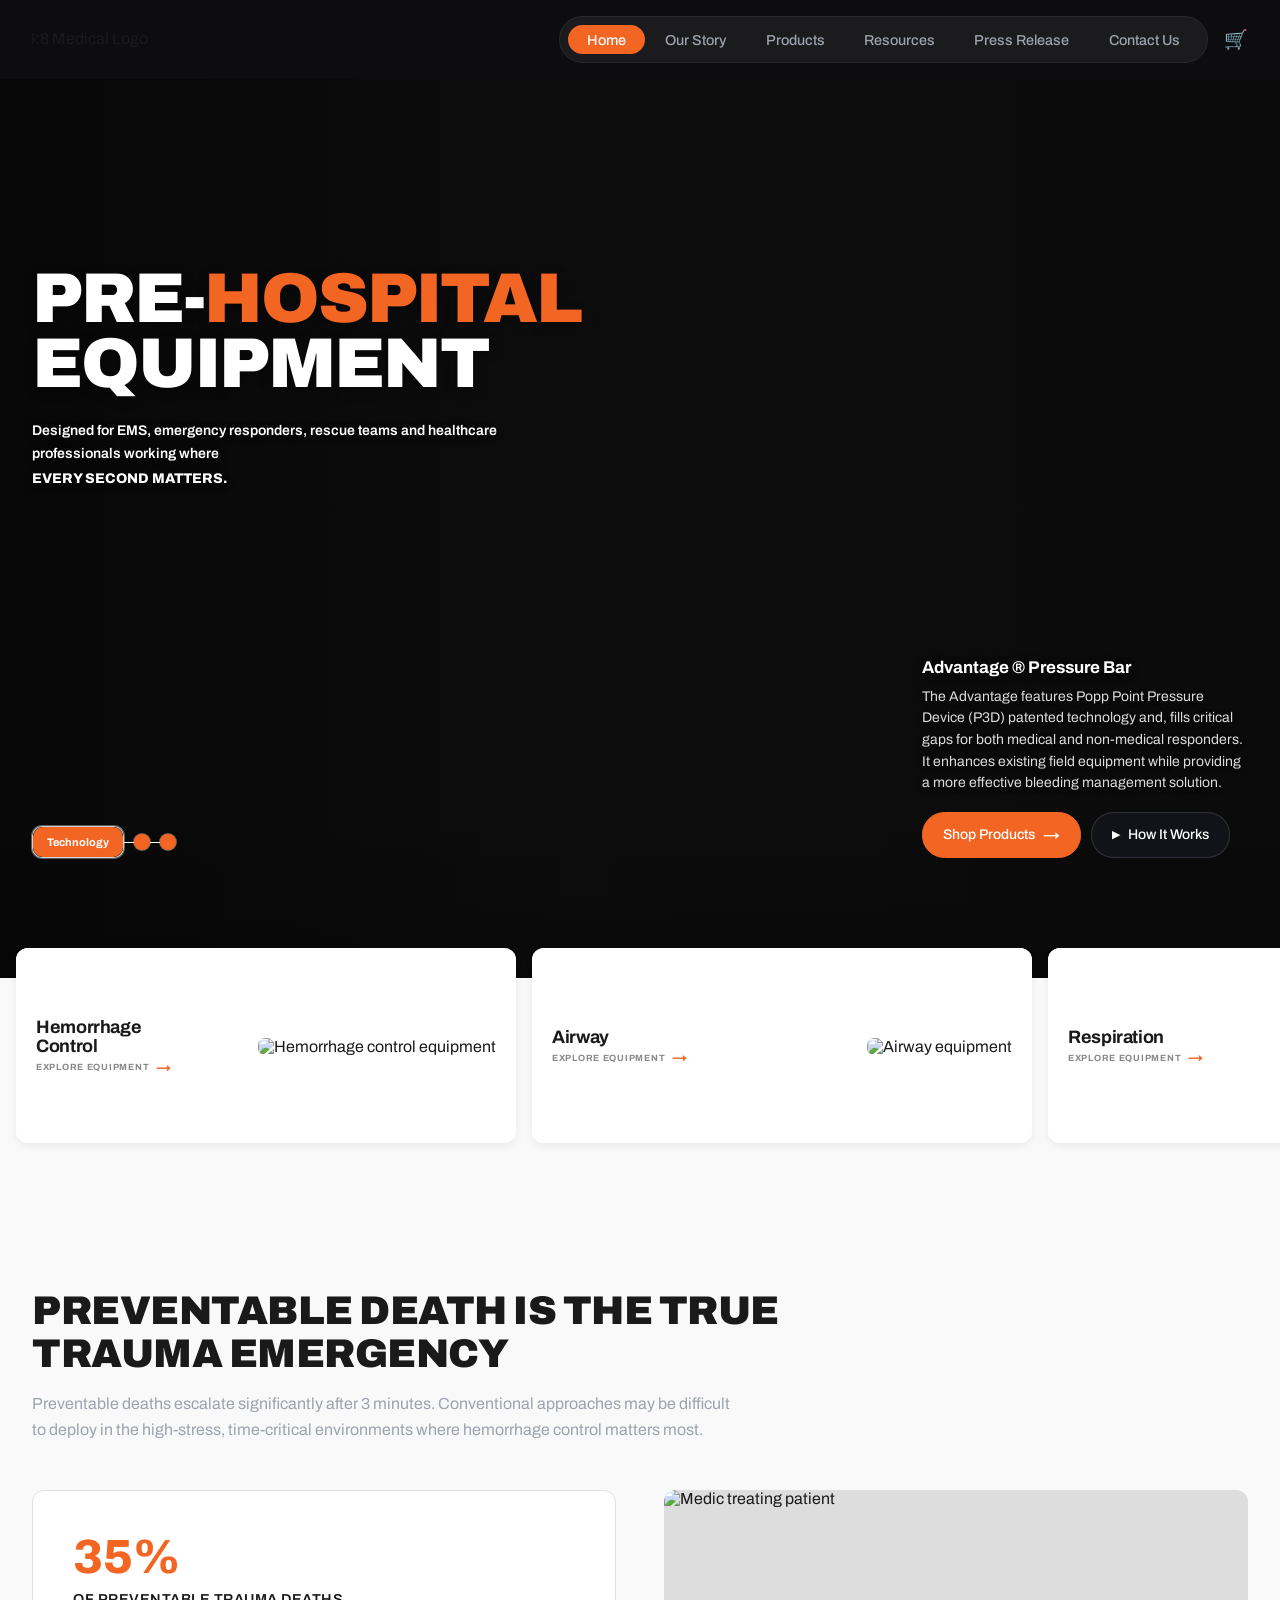
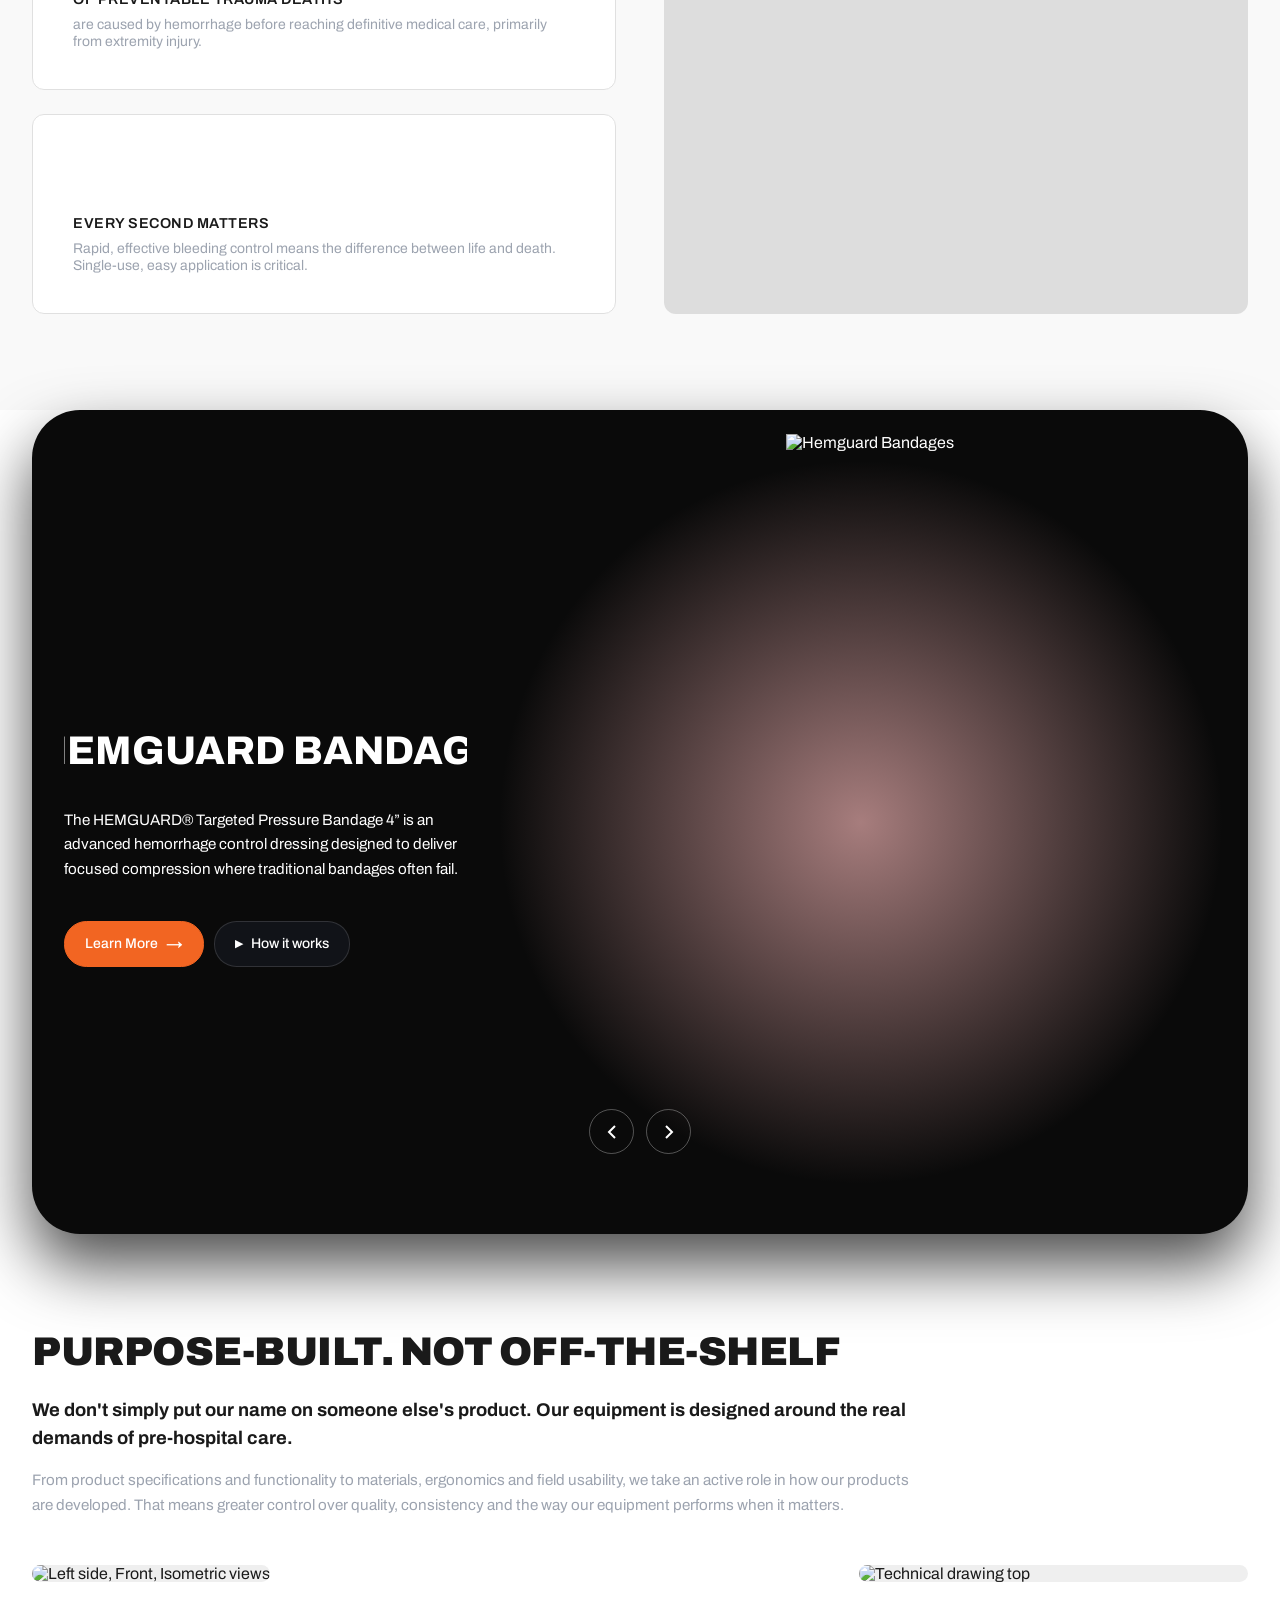
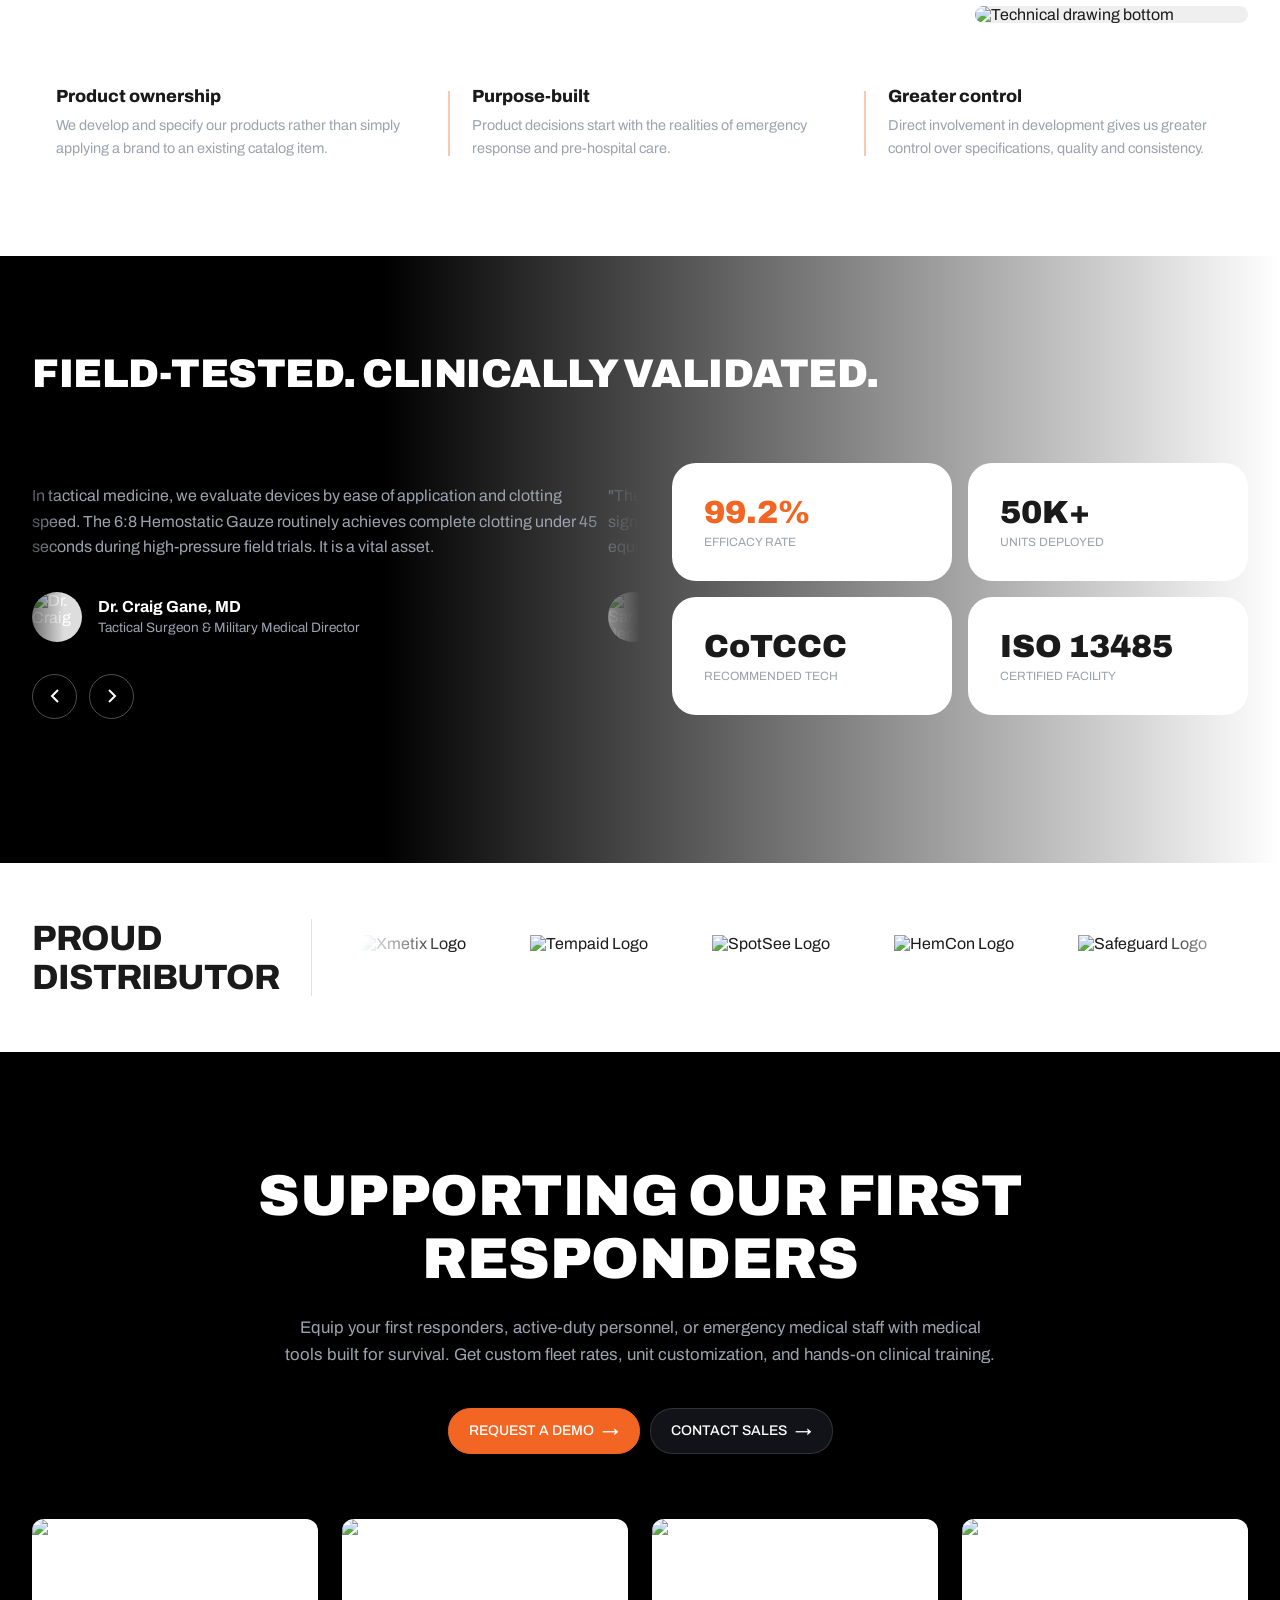
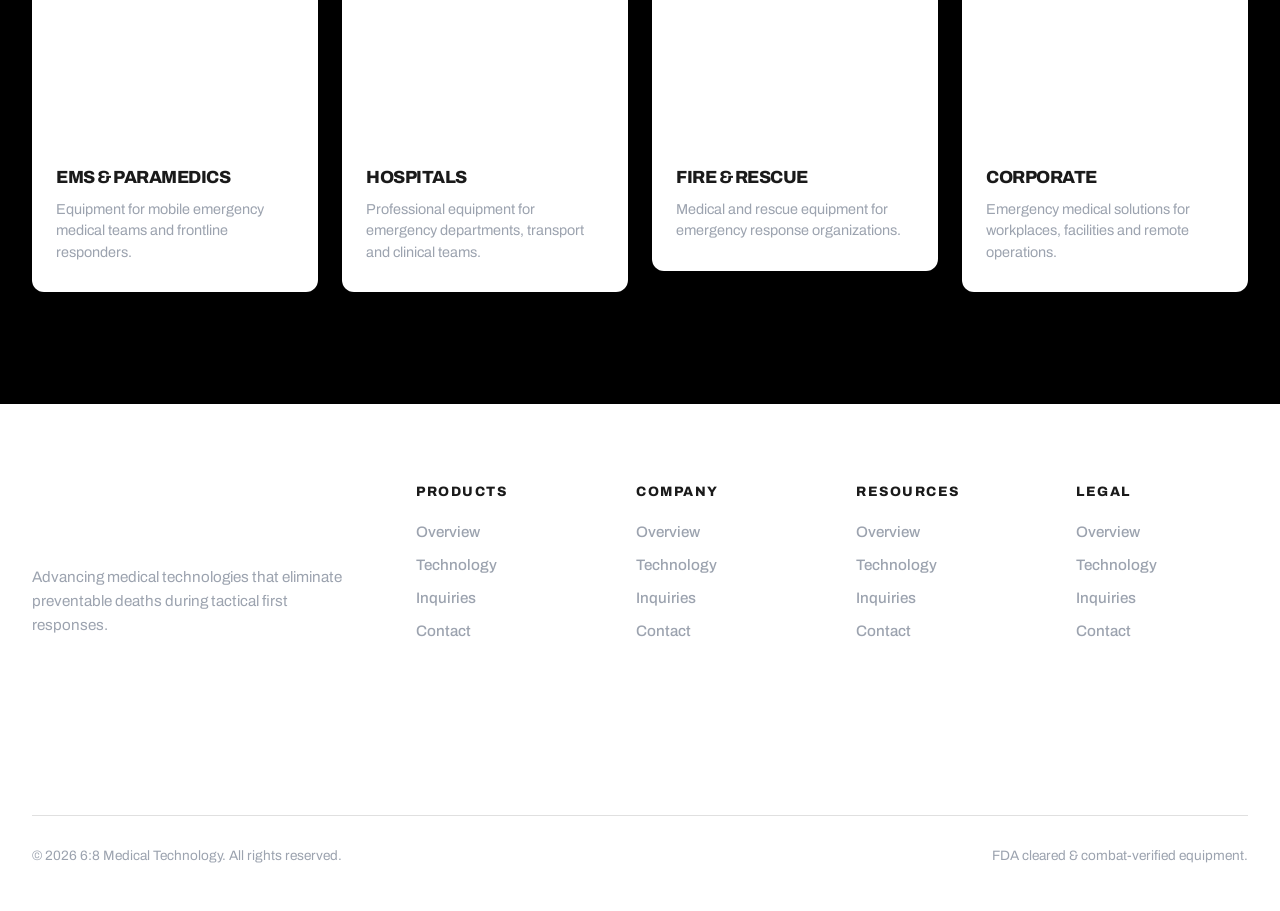
==== commit 5536b0e6: "group styles and scripts independently; added contact page" ====
--- a/index.html
+++ b/index.html
@@ -8,8 +8,8 @@
   <link rel="preconnect" href="https://fonts.googleapis.com">
   <link rel="preconnect" href="https://fonts.gstatic.com" crossorigin>
   <link href="https://fonts.googleapis.com/css2?family=Archivo:wght@400;500;600;800;900&display=swap" rel="stylesheet">
-  <link rel="stylesheet" href="global.css">
-  <link rel="stylesheet" href="home.css">
+  <link rel="stylesheet" href="/styles/global.css">
+  <link rel="stylesheet" href="/styles/home.css">
   <script src="https://unpkg.com/globe.gl"></script>
 
   <title>Medical Tech Hero Section</title>
@@ -30,7 +30,7 @@
           <li><a href="#">Products</a></li>
           <li><a href="#">Resources</a></li>
           <li><a href="#">Press Release</a></li>
-          <li><a href="#">Contact Us</a></li>
+          <li><a href="/contact.html">Contact Us</a></li>
         </ul>
         <div class="nav-actions">
           <div class="cart-icon">🛒</div>
@@ -289,7 +289,7 @@
         <div class="emergency-grid">
           <div class="stats-col">
             <div class="stat-card six8-animate six8-fade-right six8-delay-200">
-              <h3 class="six8-animate animation-count text-primary" style="--from: 0; --to: 35;" data-suffix="%">
+              <h3 class="six8-animate text-primary animation-count" style="--from: 0; --to: 35;" data-suffix="%">
                 <span>35%</span>
               </h3>
               <p>Of Preventable Trauma Deaths</p>
@@ -337,7 +337,7 @@
                       focused compression where traditional bandages often fail.</p>
                     <div class="btn-group">
                       <a href="#" class="btn btn-primary has-right-arrow-after">Learn More</a>
-                      <a href="#" class="btn btn-outline-dark has-play-icon-before">
+                      <a href="#" class="btn btn-dark-outline has-play-icon-before">
                         How it works</a>
                     </div>
                   </div>
@@ -771,8 +771,8 @@
       </div>
     </footer>
   </main>
-  <script src="global-script.js"></script>
-  <script src="home-script.js"></script>
+  <script src="/scripts/global-script.js"></script>
+  <script src="/scripts/home-script.js"></script>
 </body>
 
 
--- a/styles/global.css
+++ b/styles/global.css
@@ -0,0 +1,702 @@
+:root {
+    --primary: #f26522;
+    --bg-dark: #0a0a0a;
+    --text-main: #ffffff;
+    --text-muted: #9CA3AF;
+    --border-color: #333333;
+    --rounded: 12px;
+    --content-width: 1440px;
+    --text-neutral: #55595d;
+
+    /* Light Mode Variables */
+    --bg-light: #ffffff;
+    --bg-light-alt: #f9f9f9;
+    /* --text-dark: #1a1a1a; */
+    --text-dark: #1a1a1a;
+    --border-light: #e0e0e0;
+}
+
+* {
+    box-sizing: border-box;
+    margin: 0;
+    padding: 0;
+    -webkit-font-smoothing: antialiased;
+}
+
+body {
+    font-family: 'Archivo', sans-serif;
+    /* background-color: var(--bg-dark); */
+    color: var(--text-dark);
+    overflow-x: hidden;
+}
+
+main {
+    padding-top: 78px;
+}
+
+.font-giest-mono {
+    font-family: 'Giest Mono', monospace;
+}
+
+.text-muted {
+    color: var(--text-muted);
+}
+.six8-text-xl {
+    font-size: clamp(3.5rem, 5.5vw, 5rem);
+}
+
+.six8-logo.dark {
+    filter: invert(1) hue-rotate(180deg) brightness(1.2) contrast(1.2);
+}
+
+.six8-logo {
+    position: relative;
+    width: 200px;
+    aspect-ratio: 17 / 4;
+    overflow: hidden;
+}
+
+.six8-logo img {
+    position: absolute;
+    width: 214%;
+    max-width: none;
+    height: auto;
+    left: 9.5%;
+    top: 46%;
+    transform: translate(-9.5%, -46%);
+}
+
+.hemguard-logo {
+    position: relative;
+    width: 100%;
+    aspect-ratio: 17 / 3.5;
+    overflow: hidden;
+}
+
+.hemguard-logo img {
+    position: absolute;
+    width: 214%;
+    max-width: none;
+    height: auto;
+    left: 9.5%;
+    top: 74%;
+    transform: translate(-9.5%, -74%);
+}
+
+.bg-light-alt {
+    background-color: var(--bg-light-alt);
+}
+
+.text-primary {
+    color: var(--primary) !important;
+}
+
+.has-play-icon-before::before {
+    content: "▶";
+    margin-right: 0.5rem;
+    font-size: 80%;
+}
+.has-play-icon-after::after {
+    content: "▶";
+    margin-left: 0.5rem;
+    font-size: 80%;
+}
+
+.has-right-arrow-after::after {
+    content: "→";
+    margin-left: 0.5rem;
+    font-size: 120%;
+}
+
+
+
+/* --- Global Containers --- */
+.container {
+    max-width: var(--content-width);
+    margin: 0 auto;
+    width: 100%;
+    padding: 0 2rem;
+}
+
+.container-full {
+    width: 100%;
+    margin: 0 auto;
+    padding: 0 2rem;
+}
+
+/* --- Navigation --- */
+.navbar {
+    position: absolute;
+    z-index: 9999;
+    width: 100%;
+    background: #0d0d0f;
+    /* background: #000a; */
+    /* backdrop-filter: blur(10px); */
+    padding: 1rem 0;
+}
+
+.navbar-container {
+    display: flex;
+    justify-content: space-between;
+    align-items: center;
+}
+
+.logo img {
+    max-height: 50px;
+    width: auto;
+    display: block;
+}
+
+.nav-links {
+    display: flex;
+    list-style: none;
+    gap: 1px;
+    align-items: center;
+    background: #ddd1;
+    padding: .5rem;
+    border-radius: 50em;
+    border: solid 1px #ddd1;
+    margin-left: auto;
+    margin-right: 1rem;
+}
+
+.nav-links a {
+    display: block;
+    color: var(--text-muted);
+    text-decoration: none;
+    font-size: 0.9rem;
+    font-weight: 500;
+    transition: color 0.2s ease;
+    padding: 0.4rem 1.2rem;
+    border-radius: 20px;
+}
+
+.nav-links a:hover {
+    color: var(--text-main);
+}
+
+.nav-links a.active {
+    background-color: var(--primary);
+    color: var(--text-main);
+    
+}
+
+.nav-actions {
+    display: flex;
+    align-items: center;
+    gap: 1.5rem;
+}
+
+
+
+/* =========================================================
+   BUTTONS
+   ========================================================= */
+
+/* --- Buttons --- */
+.btn {
+    display: inline-flex;
+    gap:0;
+    align-items: center;
+    justify-content: center;
+    min-height: 46px;
+    padding: 12px 20px;
+    border-radius: 1.4rem;
+    font-size: 14px;
+    font-weight: 500;
+    line-height: 1;
+    text-decoration: none;
+    transition:gap 0.25s ease, transform 0.25s ease, background-color 0.25s ease, color 0.25s ease, border-color 0.25s ease;
+}
+.btn:hover {
+    gap: 8px;
+    border-color: var(--primary);
+    box-shadow: 0 0 30px var(--primary);
+}
+
+.btn-outline {
+    border: 1px solid var(--text-main);
+    color: var(--text-main);
+    background: transparent;
+}
+
+.btn-outline:hover {
+    background: var(--text-main);
+    color: var(--bg-dark);
+}
+
+
+.btn-group {
+    display: flex;
+
+    align-items: center;
+
+    gap: 10px;
+}
+
+
+.btn-primary {
+    background: var(--primary);
+
+    border: 1px solid var(--primary);
+
+    color: #fff;
+}
+
+
+/* Dark button from reference */
+
+.btn-dark-outline {
+    background: #111318;
+
+    border: 1px solid #fff2;
+    color: #fff;
+}
+
+
+.cart-icon {
+    cursor: pointer;
+    font-size: 1.2rem;
+}
+
+.slide {
+    position: absolute;
+    inset: 0;
+    width: 100%;
+    height: 100%;
+
+    opacity: 0;
+    visibility: hidden;
+
+    transition:
+        opacity 0.7s ease,
+        visibility 0.7s ease;
+
+    overflow: hidden;
+    padding-top: 100px
+}
+
+
+.bg-media {
+    position: absolute;
+    inset: 0;
+
+    width: 100%;
+    height: 100%;
+
+    object-fit: cover;
+
+    z-index: -3;
+}
+
+
+/* ---------------------------------------------------------
+   VIDEO OVERLAY
+   --------------------------------------------------------- */
+
+.video-overlay {
+    position: absolute;
+    inset: 0;
+
+    width: 100%;
+    height: 100%;
+
+    background:
+        linear-gradient(
+            90deg,
+            rgba(0, 0, 0, 0.55) 0%,
+            rgba(0, 0, 0, 0.28) 45%,
+            rgba(0, 0, 0, 0.38) 100%
+        );
+
+    z-index: -2;
+
+    pointer-events: none;
+}
+
+
+/* Slight darkening at the bottom */
+.slide::after {
+    content: "";
+
+    position: absolute;
+    left: 0;
+    right: 0;
+    bottom: 0;
+
+    height: 180px;
+
+    background: linear-gradient(to top,
+            rgba(0, 0, 0, 0.22),
+            transparent);
+
+    pointer-events: none;
+    z-index: -1;
+}
+
+
+.bg-media {
+    position: absolute;
+    inset: 0;
+
+    width: 100%;
+    height: 100%;
+
+    object-fit: cover;
+
+    z-index: -3;
+}
+
+
+/* --- General Sections --- */
+.section {
+    padding: 6rem 0;
+}
+
+.section-light {
+    background-color: var(--bg-light);
+    color: var(--text-dark);
+}
+
+.section-light-alt {
+    background-color: var(--bg-light-alt);
+    color: var(--text-dark);
+}
+
+.section-dark {
+    background-color: var(--bg-dark);
+    color: var(--text-main);
+}
+
+.section-title {
+    font-size: 2.5rem;
+    font-weight: 900;
+    text-transform: uppercase;
+    margin-bottom: 1rem;
+    letter-spacing: -0.5px;
+    color: inherit;
+}
+
+.section-subtitle {
+    font-size: 1rem;
+    color: var(--text-muted);
+    max-width: 700px;
+    line-height: 1.6;
+    margin-bottom: 3rem;
+}
+
+/* =========================================================
+   CAROUSEL (SLIDE ANIMATION)
+   ========================================================= */
+
+.six8-carousel {
+    position: relative;
+    margin-top: 1.5rem;
+}
+
+.six8-carousel-track {
+    display: flex;
+    transition: transform 0.6s cubic-bezier(0.25, 1, 0.5, 1);
+    will-change: transform;
+}
+
+.six8-carousel-slide {
+    flex: 0 0 100%;
+    width: 100%;
+}
+
+.six8-carousel-controls {
+    display: flex;
+    gap: 12px;
+    margin-top: 2rem;
+}
+
+.six8-carousel-controls[data-position="center"] {
+    justify-content: center;
+}
+
+.six8-btn-prev,
+.six8-btn-next {
+    background: transparent;
+    border: 1px solid rgba(255, 255, 255, 0.3);
+    border-radius: 50%;
+    width: 45px;
+    height: 45px;
+    display: flex;
+    align-items: center;
+    justify-content: center;
+    color: white;
+    cursor: pointer;
+    transition: all 0.3s ease;
+}
+
+.six8-btn-prev:hover,
+.six8-btn-next:hover {
+    background: var(--primary);
+    border-color: var(--primary);
+    transform: scale(1.05);
+}
+
+.six8-btn-prev:active,
+.six8-btn-next:active {
+    transform: scale(0.95);
+}
+
+
+/* =========================================================
+   ENTRANCE ANIMATIONS (NAMESPACED FOR WORDPRESS)
+   ========================================================= */
+
+/* Base hidden state */
+.six8-animate {
+    opacity: 0;
+    transition: opacity 0.8s cubic-bezier(0.16, 1, 0.3, 1), transform 0.8s cubic-bezier(0.16, 1, 0.3, 1);
+    will-change: opacity, transform;
+}
+
+/* Animation directions */
+.six8-fade-up {
+    transform: translateY(40px);
+}
+
+.six8-fade-down {
+    transform: translateY(-40px);
+}
+
+.six8-fade-left {
+    transform: translateX(40px);
+}
+
+.six8-fade-right {
+    transform: translateX(-40px);
+}
+
+.six8-fade-in {
+    transform: scale(0.95);
+}
+
+/* Active state (triggered by JS) */
+.six8-animate.six8-visible {
+    opacity: 1;
+    transform: translate(0) scale(1);
+}
+
+/* Optional Stagger Delays */
+.six8-delay-100 {
+    transition-delay: 100ms;
+}
+
+.six8-delay-200 {
+    transition-delay: 200ms;
+}
+
+.six8-delay-300 {
+    transition-delay: 300ms;
+}
+
+.six8-delay-400 {
+    transition-delay: 400ms;
+}
+
+.six8-delay-500 {
+    transition-delay: 500ms;
+}
+
+/* Number Counting Animation */
+@property --num {
+  syntax: "<integer>";
+  initial-value: 0;
+  inherits: false;
+}
+
+@keyframes countUp {
+  from { --num: var(--from, 0); }
+  to { --num: var(--to, 100); }
+}
+
+.animation-count {
+  position: relative;
+  counter-reset: count var(--num);
+}
+
+.animation-count span { visibility: hidden; }
+
+.six8-visible.animation-count {
+  animation: countUp 3s cubic-bezier(0.1, 0.9, 0.2, 1) forwards;
+}
+
+.animation-count::after {
+  content: counter(count) attr(data-suffix);
+  position: absolute;
+  left: 0;
+  top: 0;
+}
+
+.animation-count.format-timer::after {
+  content: "00:00:" counter(count, decimal-leading-zero);
+}
+
+@keyframes six8-pulse-breathe {
+  0%, 100% {
+    transform: scale(1);
+    box-shadow: 0 0 0 1px rgba(255, 255, 255, 0.35);
+  }
+  50% {
+    transform: scale(1.15);
+    box-shadow: 0 0 12px 2px rgba(255, 255, 255, 0.6);
+  }
+}
+
+@keyframes six8-radar-ripple {
+  0% {
+    transform: scale(1);
+    opacity: 0.8;
+  }
+  50% {
+    opacity: 0.4;
+  }
+  100% {
+    transform: scale(2.8);
+    opacity: 0;
+  }
+}
+
+
+/* =========================================================
+   FOOTER SECTION
+   ========================================================= */
+
+.site-footer {
+    background-color: #ffffff; /* Explicitly white based on the design */
+    padding: 5rem 0 3rem;
+    color: var(--text-dark);
+}
+
+.site-footer  .six8-logo {
+    width: min(300px, 100%);
+    margin-bottom: 10px;
+}
+
+.site-footer .six8-logo img {
+    left: 8.5%;
+}
+
+.footer-top {
+    display: flex;
+    justify-content: space-between;
+    align-items: flex-start;
+    gap: 4rem;
+    margin-bottom: 10rem;
+}
+
+/* Brand Section (Left side) */
+.footer-brand {
+    max-width: 320px;
+}
+
+.footer-logo {
+    width: 220px;
+    height: auto;
+    margin-bottom: 1.5rem;
+    display: block;
+}
+
+.footer-brand p {
+    color: var(--text-muted);
+    font-size: 0.95rem;
+    line-height: 1.6;
+    margin: 0;
+}
+
+/* Links Grid (Right side) */
+.footer-links-grid {
+    display: grid;
+    grid-template-columns: repeat(4, 1fr);
+    gap: 3rem;
+    flex: 1;
+}
+
+.footer-link-col h4 {
+    font-size: 0.85rem;
+    font-weight: 800;
+    letter-spacing: 1.5px;
+    color: var(--text-dark);
+    margin-bottom: 1.5rem;
+}
+
+.footer-link-col ul {
+    list-style: none;
+    padding: 0;
+    margin: 0;
+}
+
+.footer-link-col li {
+    margin-bottom: 1rem;
+}
+
+.footer-link-col a {
+    color: var(--text-muted);
+    text-decoration: none;
+    font-size: 0.95rem;
+    font-weight: 500;
+    transition: color 0.25s ease;
+}
+
+.footer-link-col a:hover {
+    color: var(--primary);
+}
+
+/* Footer Bottom (Copyright & Legal) */
+.footer-bottom {
+    display: flex;
+    justify-content: space-between;
+    align-items: center;
+    border-top: 1px solid var(--border-light);
+    padding-top: 2rem;
+}
+
+.footer-bottom p {
+    color: var(--text-muted);
+    font-size: 0.85rem;
+    margin: 0;
+}
+
+/* =========================================================
+   FOOTER RESPONSIVE DESIGN
+   ========================================================= */
+
+@media (max-width: 1024px) {
+    .footer-top {
+        flex-direction: column;
+        gap: 3rem;
+    }
+    
+    .footer-brand {
+        max-width: 100%;
+    }
+    
+    .footer-links-grid {
+        width: 100%;
+        grid-template-columns: repeat(4, 1fr);
+        gap: 2rem;
+    }
+}
+
+@media (max-width: 768px) {
+    .footer-links-grid {
+        grid-template-columns: repeat(2, 1fr);
+        gap: 2.5rem;
+    }
+    
+    .footer-bottom {
+        flex-direction: column;
+        text-align: center;
+        gap: 1rem;
+    }
+}
+
+@media (max-width: 480px) {
+    .footer-links-grid {
+        grid-template-columns: 1fr;
+    }
+}
--- a/styles/home.css
+++ b/styles/home.css
@@ -0,0 +1,1984 @@
+/* =========================================================
+   HERO SLIDER
+   ========================================================= */
+
+.hero-container {
+    position: relative;
+    width: 100%;
+    height: min(1000px, 100dvh);
+    overflow: hidden;
+    isolation: isolate;
+    background: #111;
+}
+
+
+/* ---------------------------------------------------------
+   SLIDES
+   --------------------------------------------------------- */
+
+.slide {
+    position: absolute;
+    inset: 0;
+    width: 100%;
+    height: 100%;
+
+    opacity: 0;
+    visibility: hidden;
+
+    transition:
+        opacity 0.7s ease,
+        visibility 0.7s ease;
+
+    overflow: hidden;
+    padding-top: 100px
+}
+
+.hero-container:has(#slide1-nav:checked) #slide1 {
+    opacity: 1;
+    visibility: visible;   
+}
+.hero-container:has(#slide2-nav:checked) #slide2 {
+    opacity: 1;
+    visibility: visible;   
+}
+.hero-container:has(#slide3-nav:checked) #slide3 {
+    opacity: 1;
+    visibility: visible;   
+}
+
+
+
+
+
+
+/* =========================================================
+   HERO CONTENT
+   ========================================================= */
+
+.hero-content {
+    position: relative;
+
+    width: 100%;
+    height: 100%;
+
+    margin: 0 auto;
+
+    z-index: 10;
+}
+
+.hero-content>* {
+    padding-inline: inherit;
+}
+
+/* ---------------------------------------------------------
+   HEADING
+   --------------------------------------------------------- */
+
+.hero-heading {
+    position: absolute;
+
+    top: 88px;
+    left: 0;
+
+    width: min(620px, 58%);
+
+    z-index: 10;
+}
+
+
+.hero-heading h1 {
+    margin: 0;
+
+    color: #fff;
+
+    font-size: clamp(3.5rem, 5.5vw, 5rem);
+    line-height: 0.93;
+
+    font-weight: 900;
+
+    letter-spacing: -2px;
+
+    text-transform: uppercase;
+
+    text-shadow:
+        0 3px 12px rgba(0, 0, 0, 0.35);
+}
+
+
+.hero-heading h1 .highlight {
+    color: var(--primary);
+}
+
+
+/* ---------------------------------------------------------
+   INTRO TEXT
+   --------------------------------------------------------- */
+
+.hero-intro {
+    max-width: 470px;
+
+    margin-top: 22px;
+
+    color: #fff;
+
+    font-size: 14px;
+    line-height: 1.65;
+
+    font-weight: 600;
+
+    text-shadow:
+        0 2px 8px rgba(0, 0, 0, 0.45);
+}
+
+.hero-intro strong {
+    display: block;
+
+    margin-top: 2px;
+
+    font-weight: 800;
+}
+
+
+/* =========================================================
+   RIGHT SIDE INFORMATION
+   ========================================================= */
+
+.hero-info {
+    position: absolute;
+
+    right: 0;
+    bottom: 120px;
+
+    width: min(390px, 38%);
+
+    z-index: 10;
+}
+
+
+.hero-info h3 {
+    margin: 0 0 7px;
+
+    color: #fff;
+
+    font-size: 17px;
+    line-height: 1.25;
+
+    font-weight: 700;
+
+    text-shadow:
+        0 2px 8px rgba(0, 0, 0, 0.55);
+}
+
+
+.hero-info p {
+    margin: 0 0 18px;
+
+    color: rgba(255, 255, 255, 0.86);
+
+    font-size: 14px;
+    line-height: 1.55;
+
+    font-weight: 400;
+
+    text-shadow:
+        0 2px 6px rgba(0, 0, 0, 0.4);
+}
+
+
+
+
+/* =========================================================
+   SLIDE NAVIGATION
+   ========================================================= */
+
+.hero-navigation {
+    position: absolute;
+    left: calc((100vw - min(100vw, var(--content-width))) * .5);
+    padding-inline: 2rem;
+    bottom: 120px;
+    display: flex;
+    align-items: center;
+    gap: 0px;
+    z-index: 20;
+    height: 32px;
+}
+
+.hero-navigation label input {
+    position: absolute;
+    opacity: 0;
+    pointer-events: none;
+}
+
+.hero-navigation label {
+    interpolate-size: allow-keywords;
+    display: flex;
+    align-items: center;
+    justify-content: center;
+    white-space: nowrap;
+    color: #fff;
+    font-family: inherit;
+    font-size: 11px;
+    font-weight: 700;
+    cursor: pointer;
+    position: relative;
+    isolation: isolate;
+
+    width: 16px;
+    max-width: 16px;
+    height: 16px;
+    border: 0;
+    border-radius: 50em;
+    background: var(--primary);
+    box-shadow: 0 0 0 1px rgba(255, 255, 255, 0.35);
+    transition: width 0.5s ease,
+    height 0.5s ease,
+    border-radius 0.5s ease,
+    max-width 0.5s ease,
+    background 0.5s ease 0.5s;
+}
+
+/* 3. The Shockwave Ring (Behind the Dot) */
+.hero-navigation label::before {
+    content: '';
+    position: absolute;
+    inset: 0; /* Matches the exact size and position of the main dot */
+    border-radius: 50%;
+    background: var(--primary); /* Uses the same color as the dot */
+    z-index: -1; /* Keeps the wave behind the solid dot */
+    
+    /* Apply the radar pulse */
+    animation: six8-radar-ripple 1.8s cubic-bezier(0, 0.2, 0.8, 1) infinite;
+}
+
+/* 4. (Optional) Turn off the shockwave when checked/expanded */
+.hero-navigation label:has(input:checked)::before {
+    display: none;
+}
+
+ .hero-navigation label:has(input:checked) {
+    width: fit-content;
+    max-width: fit-content;
+    height: 100%;
+    padding: 0 14px;
+    border: 1px solid rgba(255, 255, 255, 0.8);
+    border-radius: 10px;
+    background: rgba(255, 255, 255, 0.06);
+    backdrop-filter: blur(5px);
+    overflow:hidden;
+}
+
+.hero-navigation label p {
+    opacity: 0;
+    pointer-events: none;
+    transition: none;
+    
+}
+
+.hero-navigation label:has(input:checked) p {
+    opacity: 1;
+    transition: opacity 0.25s ease 0.25s;
+    
+}
+
+
+.hero-navigation .separator {
+    width: 10px;
+    height: 1px;
+    background: white;
+}
+
+
+.hero-navigation label:hover:not(:has(input:checked)) {
+    transform: scale(1.15);
+
+    box-shadow:
+        0 0 0 2px rgba(242, 101, 34, 0.35);
+}
+
+.hero-navigation label:has(input)::after {
+    interpolate-size: allow-keywords;
+    content: "";
+    position: absolute;
+    top: 0;
+    left: 0;
+    bottom: 0;
+    width: 0%;
+    background: var(--primary);
+    border-radius: inherit;
+    z-index: -1; /* Keeps it behind text/input, but ABOVE the label background */
+    /* transition: width 0.5s ease; */
+    pointer-events: none;
+}
+
+/* 3. Checked State */
+.hero-navigation label:has(input:checked)::after {
+    width: 100%;
+    transition: width 11s linear;
+}
+
+/* =========================================================
+   GLOBE
+   ========================================================= */
+
+#globe-container {
+    position: absolute;
+
+    top: 50%;
+    right: 0;
+
+    width: 65%;
+    height: 100%;
+
+    transform: translateY(-50%);
+
+    z-index: 99;
+
+    cursor: grab;
+}
+
+
+#globe-container:active {
+    cursor: grabbing;
+}
+
+
+/* =========================================================
+   GLOBE MARKERS
+   ========================================================= */
+
+.marker-wrapper {
+    position: relative;
+
+    cursor: pointer;
+
+    pointer-events: auto;
+
+    z-index: 10;
+}
+
+
+.globe-marker {
+    position: absolute;
+
+    top: -8px;
+    left: -8px;
+
+    width: 16px;
+    height: 16px;
+
+    background: #fff;
+
+    border-radius: 50%;
+
+    box-shadow:
+        0 0 15px 5px rgba(255, 255, 255, 0.6);
+
+    transition: all 0.3s ease;
+}
+
+
+.marker-line {
+    position: absolute;
+
+    top: 0;
+    left: 0;
+
+    width: 35px;
+    height: 1px;
+
+    background: rgba(255, 255, 255, 0.5);
+
+    transform: rotate(-45deg);
+
+    transform-origin: left center;
+}
+
+
+.marker-label {
+    position: absolute;
+
+    bottom: 24px;
+    left: 24px;
+
+    padding: 6px 12px;
+
+    border: 1px solid rgba(255, 255, 255, 0.5);
+
+    border-radius: 4px;
+
+    background: rgba(10, 10, 10, 0.7);
+
+    backdrop-filter: blur(4px);
+
+    color: #fff;
+
+    font-size: 11px;
+
+    white-space: nowrap;
+
+    text-transform: uppercase;
+
+    letter-spacing: 1px;
+}
+
+
+.marker-wrapper:hover {
+    z-index: 20;
+}
+
+
+.marker-wrapper:hover .globe-marker {
+    background: var(--primary);
+
+    box-shadow:
+        0 0 20px 8px rgba(242, 101, 34, 0.8);
+
+    transform: scale(1.2);
+}
+
+
+.marker-wrapper:hover .marker-line {
+    background: var(--primary);
+}
+
+
+.marker-wrapper:hover .marker-label {
+    border-color: var(--primary);
+
+    color: var(--primary);
+
+    background: rgba(10, 10, 10, 0.95);
+
+    transform: translateY(-2px);
+}
+
+/* =========================================================
+   EQUIPMENT CATEGORY NAVIGATION
+   ========================================================= */
+
+.equipment-categories {
+    --spacing: 1rem;
+    position: relative;
+    overflow: visible;
+}
+
+.equipment-categories__inner {
+    position: relative;
+    z-index: 2;
+    translate: 0 -30px;
+}
+
+
+/* =========================================================
+   HEADER
+   ========================================================= */
+
+.equipment-categories__header {
+    display: flex;
+    align-items: flex-end;
+    justify-content: space-between;
+
+    margin-bottom: 34px;
+    padding-bottom: 22px;
+
+    border-bottom: 1px solid rgba(255, 255, 255, 0.14);
+}
+
+.equipment-categories__eyebrow {
+    display: block;
+
+    margin-bottom: 8px;
+
+    color: var(--primary);
+
+    font-size: 11px;
+    font-weight: 700;
+    letter-spacing: 0.18em;
+    text-transform: uppercase;
+}
+
+.equipment-categories__header h2 {
+    margin: 0;
+
+    font-size: clamp(2rem, 3vw, 3rem);
+    line-height: 0.95;
+    font-weight: 800;
+    letter-spacing: -0.04em;
+}
+
+
+/* View all */
+
+.equipment-categories__all {
+    display: inline-flex;
+    align-items: center;
+    gap: 12px;
+
+    color: #fff;
+    text-decoration: none;
+
+    font-size: 12px;
+    font-weight: 700;
+    letter-spacing: 0.08em;
+    text-transform: uppercase;
+
+    transition:
+        color 0.25s ease,
+        gap 0.25s ease;
+}
+
+.equipment-categories__all span {
+    color: var(--primary);
+    font-size: 20px;
+    line-height: 1;
+
+    transition: transform 0.25s ease;
+}
+
+.equipment-categories__all:hover {
+    color: var(--primary);
+}
+
+.equipment-categories__all:hover span {
+    transform: translateX(5px);
+}
+
+
+/* =========================================================
+   CATEGORY GRID
+   ========================================================= */
+
+.equipment-categories__grid {
+    display: grid;
+    grid-template-columns: repeat(6, minmax(500px, 1fr));
+    overflow-x: auto;
+    scroll-snap-type: x mandatory;
+    scroll-behavior: smooth;
+    gap: var(--spacing);
+    scrollbar-width: none;
+    -ms-overflow-style: none;
+    padding-left: var(--spacing);
+    padding-right: var(--spacing);
+    scroll-padding-left: var(--spacing);
+    height: fit-content;
+    padding-bottom: 20px;
+}
+
+.equipment-categories__grid>* {
+    scroll-snap-align: start;
+}
+
+
+/* =========================================================
+   CATEGORY ITEM
+   ========================================================= */
+
+.equipment-category {
+    position: relative;
+    min-height: 150px;
+    display: flex;
+    flex-direction: row;
+    justify-content: space-between;
+    padding: 22px 20px 20px;
+    color: var(--text-dark);
+    text-decoration: none;
+    background: #fff;
+    border-radius: var(--rounded);
+    transition: background 0.3s ease, transform 0.3s ease;
+    /* backdrop-filter: blur(50px); */
+    box-shadow: inset 0 0 0 1px white, 0 3px 10px #0001;
+    align-items: center;
+}
+
+
+/* Remove border from last item */
+
+.equipment-category:last-child {
+    border-right: none;
+}
+
+
+/* =========================================================
+   NUMBER
+   ========================================================= */
+
+.equipment-category__number {
+    display: none;
+
+    margin-bottom: 22px;
+
+    color: rgba(255, 255, 255, 0.35);
+
+    font-size: 10px;
+    font-weight: 700;
+    letter-spacing: 0.12em;
+}
+
+
+/* =========================================================
+   TITLE
+   ========================================================= */
+
+.equipment-category h3 {
+    position: relative;
+    z-index: 3;
+
+    margin: 0;
+
+    font-size: 18px;
+    line-height: 1.05;
+    font-weight: 700;
+    letter-spacing: -0.02em;
+
+    transition: color 0.25s ease;
+    color: inherit;
+}
+
+
+/* =========================================================
+   IMAGE
+   ========================================================= */
+
+.equipment-category__image {
+    pointer-events: none;
+}
+
+.equipment-category__image img {
+    width: 200px;
+    height: 150px;
+    object-fit: cover;
+    filter: grayscale(15%);
+    transition: transform 0.45s cubic-bezier(.2, .8, .2, 1), filter 0.3s ease;
+    border-radius: 7px;
+}
+
+
+/* =========================================================
+   EXPLORE LINK
+   ========================================================= */
+
+.equipment-category__link {
+    position: relative;
+    z-index: 3;
+    display: inline-flex;
+    align-items: center;
+    gap: 7px;
+    margin-top: auto;
+    font-size: 9px;
+    font-weight: 700;
+    letter-spacing: 0.08em;
+    text-transform: uppercase;
+    color: #888;
+}
+
+.equipment-category__link span {
+    color: var(--primary);
+    font-size: 15px;
+    line-height: 1;
+    transition: transform 0.25s ease;
+}
+
+
+/* =========================================================
+   ORANGE BOTTOM LINE
+   ========================================================= */
+
+.equipment-category__line {
+    position: absolute;
+
+    left: 20px;
+    right: 20px;
+    bottom: 0;
+
+    height: 2px;
+
+    background: var(--primary);
+
+    transform: scaleX(0);
+    transform-origin: left;
+
+    transition: transform 0.35s ease;
+}
+
+
+/* =========================================================
+   HOVER
+   ========================================================= */
+
+.equipment-category:hover {
+    /* background: #fff; */
+}
+
+.equipment-category:hover h3 {
+    /* color: var(--primary); */
+}
+
+.equipment-category:hover .equipment-category__image img {
+    transform: scale(1.12);
+    filter: grayscale(0);
+}
+
+.equipment-category:hover .equipment-category__link {
+    color: var(--primary);
+    /* text-decoration: underline;
+    text-decoration-color: var(--primary);
+    text-underline-offset: 3px;
+    text-decoration-thickness: 1.5px; */
+    gap: 10px;
+}
+
+.equipment-category:hover .equipment-category__link span {
+    transform: translateX(3px);
+}
+
+.equipment-category:hover .equipment-category__line {
+    /* transform: scaleX(1); */
+}
+
+
+/* =========================================================
+   TABLET
+   ========================================================= */
+
+@media (max-width: 1100px) {
+
+    .equipment-categories__grid {
+        grid-template-columns: repeat(3, 1fr);
+    }
+
+    .equipment-category {
+        border-bottom: 1px solid rgba(255, 255, 255, 0.12);
+    }
+
+    .equipment-category:nth-child(3) {
+        border-right: none;
+    }
+
+    .equipment-category:nth-child(4),
+    .equipment-category:nth-child(5),
+    .equipment-category:nth-child(6) {
+        border-bottom: none;
+    }
+}
+
+
+/* =========================================================
+   MOBILE
+   ========================================================= */
+
+@media (max-width: 700px) {
+
+    .equipment-categories {
+        padding: 50px 0 55px;
+    }
+
+    .equipment-categories__header {
+        align-items: flex-start;
+        flex-direction: column;
+        gap: 20px;
+
+        margin-bottom: 25px;
+    }
+
+    .equipment-categories__header h2 {
+        font-size: 2.2rem;
+    }
+
+    .equipment-categories__all {
+        font-size: 10px;
+    }
+
+    /*
+       Horizontal scrolling categories on mobile.
+       This keeps them compact instead of creating
+       a very long six-item vertical section.
+    */
+
+    .equipment-categories__grid {
+        display: flex;
+
+        margin-right: -2rem;
+
+        overflow-x: auto;
+
+        scroll-snap-type: x mandatory;
+
+        scrollbar-width: none;
+        -webkit-overflow-scrolling: touch;
+    }
+
+    /* .equipment-categories__grid::-webkit-scrollbar {
+        display: none;
+        height: 0;
+    } */
+
+    .equipment-category {
+        flex: 0 0 72vw;
+
+        min-height: 220px;
+
+        padding: 20px;
+
+        border-right: 1px solid rgba(255, 255, 255, 0.12);
+        border-bottom: none;
+
+        scroll-snap-align: start;
+    }
+
+    .equipment-category:nth-child(3),
+    .equipment-category:nth-child(4),
+    .equipment-category:nth-child(5),
+    .equipment-category:nth-child(6) {
+        border-bottom: none;
+    }
+
+    .equipment-category__image {
+        width: 110px;
+        height: 110px;
+
+        right: 15px;
+        bottom: 30px;
+    }
+}
+
+
+/* =========================================================
+   SMALL MOBILE
+   ========================================================= */
+
+@media (max-width: 480px) {
+
+    .equipment-category {
+        flex-basis: 82vw;
+    }
+
+    .equipment-category h3 {
+        font-size: 20px;
+    }
+}
+
+
+/* --- 1. Emergency Section --- */
+.emergency-grid {
+    display: grid;
+    grid-template-columns: 1fr 1fr;
+    gap: 3rem;
+    align-items: stretch;
+}
+
+.stats-col {
+    display: flex;
+    flex-direction: column;
+    gap: 1.5rem;
+}
+
+.stat-card {
+    background: white;
+    border: 1px solid var(--border-light);
+    border-radius: var(--rounded);
+    padding: 2.5rem;
+    flex: 1;
+}
+
+.stat-card h3 {
+    font-size: 3rem;
+    font-weight: 800;
+    margin-bottom: 0.5rem;
+}
+
+.stat-card h3.text-primary {
+    color: var(--primary);
+}
+
+.stat-card p {
+    font-size: 0.9rem;
+    font-weight: 600;
+    text-transform: uppercase;
+    letter-spacing: 0.5px;
+    margin-bottom: 0.5rem;
+}
+
+.stat-card span {
+    font-size: 0.875rem;
+    color: var(--text-muted);
+    font-weight: 400;
+    text-transform: none;
+}
+
+.image-col {
+    border-radius: var(--rounded);
+    overflow: hidden;
+    background-color: #ddd;
+}
+
+.image-col img {
+    width: 100%;
+    height: 100%;
+    object-fit: cover;
+}
+
+/* --- 2. Product Showcase Card --- */
+
+.product-showcase-wrapper {
+background: var(--bg-dark);
+    border-radius: calc(var(--rounded) * 4);
+    padding: 0;
+    box-shadow: 0px 32px 64px 0px rgba(0, 0, 0, 0.702);
+    position: relative;
+    isolation: isolate;
+    max-width: calc(100dvw - 4rem);
+    margin: 0 auto;
+    display: grid;
+    align-items: center;
+}
+
+.product-card {
+    color: white;
+    display: flex;
+    align-items: center;
+    justify-content: space-between;
+    position: relative;
+    overflow: hidden;
+}
+
+.product-showcase-wrapper::before {
+    content: '';
+    position: absolute;
+    top: 50%;
+    right: 2cap;
+    translate: 0% -50%;
+    width: 60%;
+    aspect-ratio: 1 / 1;
+    background: radial-gradient(circle, #a77d7d 0%, rgba(10, 10, 10, 0) 70%);
+    z-index: 0;
+    pointer-events: none;
+}
+
+.product-card-content,
+.product-card-image {
+    position: relative;
+    z-index: 1;
+}
+
+.product-card-image video {
+    width: 100%;
+    border-radius: 2rem;
+}
+
+.product-card-content {
+    max-width: 35%;
+}
+
+.product-card-content h2 {
+    font-size: 2.5rem;
+    font-weight: 800;
+    text-transform: uppercase;
+    line-height: 1.1;
+    margin-bottom: 1.5rem;
+}
+
+.product-card-content p {
+    margin-bottom: 2.5rem;
+    line-height: 1.6;
+    font-size: 0.95rem;
+}
+
+.product-card-image {
+    width: 60%;
+    display: flex;
+    justify-content: center;
+}
+
+.product-card-image img {
+    max-width: 100%;
+    height: min(90dvh, 800px);
+}
+
+.product-showcase-wrapper .container {
+   /* overflow: hidden; */
+    /* -webkit-mask-image: linear-gradient(to right, transparent, black 10%, black 90%, transparent);
+    mask-image: linear-gradient(to right, transparent, black 10%, black 90%, transparent); */
+    /* height: min(80dvh, 600px); */
+    display: grid;
+    align-items: center;
+}
+
+.product-showcase-wrapper .six8-carousel-controls {
+    position: absolute;
+    bottom: 5rem;
+    left: 50%;
+    translate: -50%;
+
+}
+
+
+
+/* --- 3. Three-Step Stabilization --- */
+.steps-grid {
+    display: grid;
+    grid-template-columns: repeat(3, 1fr);
+    gap: 2rem;
+}
+
+.step-card img {
+    width: 100%;
+    height: 200px;
+    object-fit: cover;
+    border-radius: var(--rounded);
+    margin-bottom: 1.5rem;
+    background-color: #ddd;
+}
+
+.step-header {
+    display: flex;
+    justify-content: space-between;
+    align-items: flex-end;
+    border-bottom: 1px solid var(--border-light);
+    padding-bottom: 0.8rem;
+    margin-bottom: 1rem;
+}
+
+.step-header h4 {
+    font-size: 1.1rem;
+    font-weight: 700;
+    color: var(--primary);
+}
+
+.step-header span {
+    font-size: 1.5rem;
+    font-weight: 800;
+    color: var(--text-dark);
+}
+
+.step-card p {
+    font-size: 0.9rem;
+    color: var(--text-muted);
+    line-height: 1.6;
+}
+
+/* --- 4. Founder Section --- */
+.founder-section {
+    position: relative;
+    background-color: #111;
+    color: white;
+    min-height: 600px;
+    display: flex;
+    align-items: center;
+    padding: 6rem 0;
+}
+
+.founder-section::before {
+    content: '';
+    position: absolute;
+    top: 0;
+    left: 0;
+    width: 100%;
+    height: 100%;
+    background-image: url("https://res.cloudinary.com/dh7iwoafo/image/upload/q_auto,f_auto,w_1000/v1789860580/2d74eedb96eeaef1c0dde954ee25e3a42560920e_ixy9lv.png");
+    background-size: cover;
+    opacity: 0.3;
+    z-index: 0;
+    pointer-events: none;
+}
+
+.founder-content {
+    position: relative;
+    z-index: 1;
+    display: flex;
+    align-items: center;
+    justify-content: space-between;
+    min-height: 400px;
+}
+
+.founder-info {
+    max-width: 30%;
+    z-index: 1;
+}
+
+.founder-info h2 {
+    font-size: 3rem;
+    font-weight: 800;
+    text-transform: uppercase;
+    margin-bottom: 1.5rem;
+}
+
+.founder-info h2 span {
+    color: var(--primary);
+}
+
+.founder-info ul {
+    list-style: none;
+    margin-bottom: 2rem;
+}
+
+.founder-info li {
+    margin-bottom: 0.8rem;
+    font-size: 0.95rem;
+    font-weight: 500;
+    display: flex;
+    align-items: center;
+}
+
+.founder-info li::before {
+    content: "•";
+    color: var(--primary);
+    margin-right: 10px;
+    font-size: 1.2rem;
+}
+
+.founder-image {
+    position: absolute;
+    top: 50%;
+    left: 50%;
+    transform: translate(-50%, -50%);
+    width: 350px;
+    z-index: 0;
+}
+
+.founder-quote {
+    background: rgba(255, 255, 255, 0.1);
+    backdrop-filter: blur(10px);
+    border: 1px solid rgba(255, 255, 255, 0.2);
+    padding: 2rem;
+    border-radius: var(--rounded);
+    max-width: 30%;
+    position: relative;
+    z-index: 3;
+}
+
+.founder-quote p {
+    font-style: italic;
+    line-height: 1.6;
+    font-size: 0.95rem;
+}
+
+/* Stats Bar */
+.stats-bar {
+    position: relative;
+    z-index: 4;
+    background: #000000;
+    padding: 2.5rem 0;
+    border-top: 1px solid #333;
+}
+
+.stats-bar-container {
+    display: flex;
+    justify-content: space-around;
+    width: 100%;
+}
+
+.stat-item h4 {
+    font-size: 2rem;
+    font-weight: 800;
+    margin-bottom: 0.2rem;
+}
+
+.stat-item p {
+    font-size: 0.8rem;
+    color: var(--text-muted);
+    text-transform: uppercase;
+    letter-spacing: 1px;
+}
+
+/* --- 5. Clinical Validation --- */
+
+#validation-section {
+    background: linear-gradient(90deg, rgba(0, 0, 0, 1) 30%, rgba(0, 0, 0, 0)),url("https://res.cloudinary.com/dh7iwoafo/image/upload/q_auto,f_auto,w_1000/v1790215757/NPA-2_vkjhv8.jpg");
+    background-size: 100%;
+    background-attachment: cover;
+    background-repeat: no-repeat;
+}
+
+.validation-grid {
+    display: grid;
+    grid-template-columns: 1fr 1fr;
+    gap: 4rem;
+    align-items: center;
+    padding-block: 3rem;
+}
+
+.val-left p {
+    color: var(--text-muted);
+    line-height: 1.6;
+    margin-bottom: 2rem;
+}
+
+.author-box {
+    display: flex;
+    align-items: center;
+    gap: 1rem;
+}
+
+.author-box img {
+    width: 50px;
+    height: 50px;
+    border-radius: 50%;
+    background: #ddd;
+    object-fit: cover;
+}
+
+.author-box h5 {
+    font-size: 1rem;
+    font-weight: 700;
+    margin-bottom: 0.2rem;
+}
+
+.author-box span {
+    font-size: 0.85rem;
+    color: var(--text-muted);
+}
+
+.val-right {
+    display: grid;
+    grid-template-columns: 1fr 1fr;
+    grid-template-rows: 1fr 1fr;
+    gap: 1rem;
+}
+
+.val-right .val-stat {
+    border-radius: calc(var(--rounded) * 2);
+    padding: 2rem;
+    display: flex;
+    gap: 5px;
+    flex-direction: column;
+    justify-content: center;
+    background: white;
+    color: var(--text-dark);
+}
+
+
+.val-stat h3 {
+    font-size: 2rem;
+    font-weight: 900;
+}
+
+.val-stat p {
+    font-size: 12px;
+    font-weight: 400;
+    text-transform: uppercase;
+    color: var(--text-muted);
+}
+
+
+#validation-section .six8-carousel-inner {
+    overflow: hidden;
+    -webkit-mask-image: linear-gradient(to right, transparent, black 10%, black 90%, transparent);
+    mask-image: linear-gradient(to right, transparent, black 10%, black 90%, transparent);
+    margin-inline: -2rem;
+    padding-inline: 2rem;
+}
+
+/* --- 6. Footer CTA --- */
+.cta-section {
+    text-align: center;
+    padding: 8rem 0;
+}
+
+.cta-section h2 {
+    font-size: 3rem;
+    font-weight: 800;
+    text-transform: uppercase;
+    margin-bottom: 1.5rem;
+}
+
+.cta-section p {
+    color: var(--text-muted);
+    max-width: 600px;
+    margin: 0 auto 3rem;
+    line-height: 1.6;
+}
+
+.btn-text {
+    background: transparent;
+    color: var(--text-main);
+    text-transform: uppercase;
+    font-size: 0.85rem;
+    letter-spacing: 1px;
+    border: none;
+    border-bottom: 1px solid transparent;
+    border-radius: 0;
+    padding: 0.6rem 0;
+}
+
+.btn-text:hover {
+    border-bottom-color: var(--text-main);
+}
+
+
+/* =========================================
+   RESPONSIVE MEDIA QUERIES
+   ========================================= */
+
+/* Large Tablets & Small Desktops */
+@media (max-width: 1024px) {
+    .left-col h1 {
+        font-size: 4rem;
+    }
+
+    .founder-image {
+        width: 280px;
+    }
+
+    .founder-info,
+    .founder-quote {
+        max-width: 35%;
+    }
+
+    .steps-grid {
+        grid-template-columns: repeat(2, 1fr);
+    }
+
+    .product-card {
+        padding: 4rem 2rem;
+    }
+}
+
+/* Tablets & Mobile Landscape */
+@media (max-width: 768px) {
+    .navbar-container {
+        flex-direction: column;
+        gap: 1.5rem;
+    }
+
+    .nav-links {
+        flex-wrap: wrap;
+        justify-content: center;
+        gap: 1rem;
+    }
+
+    .hero-container {
+        height: auto;
+        min-height: 100dvh;
+    }
+
+    .slide {
+        padding: 240px 0 4rem 0;
+        height: auto;
+        min-height: 100dvh;
+    }
+
+    .content-wrapper {
+        flex-direction: column;
+        gap: 3rem;
+    }
+
+    .left-col,
+    .right-col {
+        max-width: 100%;
+        text-align: center;
+        align-items: center;
+    }
+
+    .left-col h1 {
+        font-size: 3.5rem;
+        margin-bottom: 2rem;
+    }
+
+    .tabs {
+        flex-direction: row;
+        flex-wrap: wrap;
+        justify-content: center;
+        width: 100%;
+    }
+
+    .btn-group {
+        justify-content: center;
+        flex-wrap: wrap;
+    }
+
+    #globe-container {
+        width: 100%;
+        height: 50%;
+        top: auto;
+        bottom: 0;
+        transform: none;
+        opacity: 0.4;
+        pointer-events: none;
+        /* Prevent blocking clicks on mobile */
+    }
+
+    .section {
+        padding: 4rem 0;
+    }
+
+    .section-title {
+        font-size: 2rem;
+        text-align: center;
+        font-weight: 900;
+    }
+
+    .section-subtitle {
+        text-align: center;
+        margin: 0 auto 3rem;
+    }
+
+    .emergency-grid,
+    .validation-grid {
+        grid-template-columns: 1fr;
+        text-align: center;
+    }
+
+    .author-box {
+        justify-content: center;
+    }
+
+    .product-card {
+        flex-direction: column;
+        text-align: center;
+    }
+
+    .product-card-content,
+    .product-card-image {
+        max-width: 100%;
+        width: 100%;
+    }
+
+    .product-card-content {
+        margin-bottom: 3rem;
+    }
+
+    .founder-content {
+        flex-direction: column;
+        text-align: center;
+        gap: 3rem;
+    }
+
+    .founder-info,
+    .founder-quote {
+        max-width: 100%;
+        z-index: 2;
+    }
+
+    .founder-info ul {
+        display: inline-block;
+        text-align: left;
+    }
+
+    .founder-image {
+        position: relative;
+        transform: none;
+        left: 0;
+        top: 0;
+        width: 80%;
+        max-width: 300px;
+        margin: 1rem auto;
+    }
+
+    .stats-bar-container {
+        flex-direction: column;
+        gap: 2rem;
+        text-align: center;
+    }
+
+    .cta-section h2 {
+        font-size: 2.2rem;
+    }
+}
+
+/* Small Mobile Phones */
+@media (max-width: 480px) {
+    .left-col h1 {
+        font-size: 2.8rem;
+    }
+
+    .stat-card h3,
+    .val-stat h3 {
+        font-size: 2.2rem;
+    }
+
+    .product-card-content h2 {
+        font-size: 2rem;
+    }
+
+    .steps-grid {
+        grid-template-columns: 1fr;
+    }
+
+    .val-right {
+        grid-template-columns: 1fr;
+        gap: 2rem;
+    }
+
+    .founder-info h2 {
+        font-size: 2.5rem;
+    }
+}
+
+/* =========================================================
+   PURPOSE-BUILT SECTION
+   ========================================================= */
+
+.purpose-built-section .section-title {
+    margin-bottom: 1.5rem;
+}
+
+.purpose-intro {
+    max-width: 900px;
+    margin-bottom: 3rem;
+}
+
+.purpose-intro .intro-bold {
+    font-size: 1.15rem;
+    font-weight: 700;
+    margin-bottom: 1rem;
+    color: var(--text-dark);
+    line-height: 1.5;
+}
+
+.purpose-intro .intro-light {
+    font-size: 0.95rem;
+    color: var(--text-muted);
+    line-height: 1.6;
+}
+
+/* Images Grid */
+.purpose-images {
+display: grid;
+    grid-template-columns: 1fr 1fr 1fr;
+    grid-template-rows: 1fr;
+    gap: 1.5rem;
+    margin-bottom: 4rem;
+}
+
+.purpose-images img {
+    width: 100%;
+    height: auto;
+    object-fit: contain;
+    border-radius: var(--rounded);
+    background-color: #efefef;
+    /* Matches the light gray background of the sketches */
+}
+
+.purpose-images .image-main {
+    grid-column: span 2;
+}
+
+.purpose-images .image-side {
+    display: flex;
+    flex-direction: column;
+    gap: 1.5rem;
+}
+
+.purpose-images .image-side img:nth-child(2) {
+    height: 100%;
+    width: 70%;
+    align-self: end;
+}
+
+/* Features Grid */
+.purpose-features {
+    display: grid;
+    grid-template-columns: repeat(3, 1fr);
+    gap: 2rem;
+}
+
+.feature-col {
+    padding-left: 1.5rem;
+    position: relative;
+}
+
+/* Vertical orange borders for the second and third columns */
+.feature-col:not(:first-child)::before {
+    content: '';
+    position: absolute;
+    left: 0;
+    top: 5%;
+    height: 90%;
+    width: 2px;
+    background-color: rgba(242, 101, 34, 0.35);
+    /* Faded primary orange */
+}
+
+.feature-col h4 {
+    font-size: 1.1rem;
+    font-weight: 800;
+    margin-bottom: 0.5rem;
+    color: var(--text-dark);
+}
+
+.feature-col p {
+    font-size: 0.9rem;
+    color: var(--text-muted);
+    line-height: 1.6;
+}
+
+/* =========================================================
+   PURPOSE-BUILT RESPONSIVE
+   ========================================================= */
+
+@media (max-width: 900px) {
+    .purpose-images {
+        grid-template-columns: 1fr;
+    }
+
+    .image-side {
+        flex-direction: row;
+    }
+
+    .image-side img {
+        height: auto;
+        width: calc(50% - 0.75rem);
+    }
+}
+
+@media (max-width: 768px) {
+    .purpose-features {
+        grid-template-columns: 1fr;
+        gap: 2rem;
+    }
+
+    .feature-col {
+        padding-left: 0;
+        padding-top: 1rem;
+        text-align: center;
+    }
+
+    /* Changes vertical borders to horizontal dividers on mobile */
+    .feature-col:not(:first-child)::before {
+        width: 100px;
+        height: 2px;
+        top: 0;
+        left: 50%;
+        transform: translateX(-50%);
+    }
+
+    .image-side {
+        flex-direction: column;
+    }
+
+    .image-side img {
+        width: 100%;
+    }
+}
+
+/* =========================================================
+   PROUD DISTRIBUTOR SECTION
+   ========================================================= */
+
+.distributor-section {
+    background-color: var(--bg-light);
+    padding: 3.5rem 0;
+}
+
+.distributor-container {
+    display: flex;
+    align-items: center;
+    gap: 3rem;
+}
+
+.distributor-title {
+    flex-shrink: 0;
+    padding-right: 2rem;
+    border-right: 1px solid var(--border-light);
+}
+
+.distributor-title h2 {
+    font-size: 2.2rem;
+    font-weight: 800;
+    text-transform: uppercase;
+    line-height: 1.1;
+    color: var(--text-dark);
+    margin: 0;
+    letter-spacing: -1px;
+}
+
+/* =========================================================
+   MARQUEE SETUP
+   ========================================================= */
+
+.distributor-marquee {
+    flex: 1;
+    overflow: hidden;
+    position: relative;
+    /* This creates the smooth fade/opacity mask on the left and right sides */
+    -webkit-mask-image: linear-gradient(to right, transparent, black 10%, black 90%, transparent);
+    mask-image: linear-gradient(to right, transparent, black 10%, black 90%, transparent);
+}
+
+.marquee-track {
+    width: max-content;
+  
+    animation: scroll-marquee 30s linear infinite;
+}
+
+.distributor-marquee .marquee-track {
+      display: flex;
+    align-items: center;
+    gap: 4rem;
+    /* Spacing between logos */
+    width: max-content;
+
+}
+
+/* Pauses the slider when the user hovers over it */
+/* .distributor-marquee:hover .marquee-track {
+    animation-play-state: paused;
+} */
+
+.logo-slide {
+    display: flex;
+    align-items: center;
+    justify-content: center;
+}
+
+.logo-slide img {
+    height: 45px;
+    /* Adjust height based on your actual logo files */
+    width: auto;
+    max-width: 180px;
+    object-fit: contain;
+    /* Optional styling: makes them gray by default, full color on hover */
+    /* filter: grayscale(100%) opacity(0.7); */
+    transition: filter 0.3s ease;
+    /* cursor: pointer; */
+}
+
+.logo-slide img:hover {
+    /* filter: grayscale(0%) opacity(1); */
+}
+
+/* 
+  Calculates the scroll distance. 
+  It translates -50% of the entire track width, minus half the gap width, 
+  ensuring a perfectly seamless loop back to the start.
+*/
+@keyframes scroll-marquee {
+    0% {
+        transform: translateX(0);
+    }
+
+    100% {
+        transform: translateX(calc(-50% - 2rem));
+    }
+}
+
+/* =========================================================
+   RESPONSIVE DESIGN
+   ========================================================= */
+
+@media (max-width: 900px) {
+    .distributor-container {
+        flex-direction: column;
+        align-items: center;
+        gap: 2rem;
+    }
+
+    .distributor-title {
+        padding-right: 0;
+        border-right: none;
+        text-align: center;
+    }
+
+    .distributor-title h2 {
+        font-size: 2rem;
+    }
+
+    .distributor-marquee {
+        width: 100%;
+        /* Tightens the fade slightly for mobile screens */
+        -webkit-mask-image: linear-gradient(to right, transparent, black 15%, black 85%, transparent);
+        mask-image: linear-gradient(to right, transparent, black 15%, black 85%, transparent);
+    }
+
+    .marquee-track {
+        /* Speeds up animation slightly on mobile due to shorter visual width */
+        animation-duration: 20s;
+        gap: 3rem;
+    }
+
+    @keyframes scroll-marquee {
+        0% {
+            transform: translateX(0);
+        }
+
+        100% {
+            transform: translateX(calc(-50% - 1.5rem));
+        }
+    }
+}
+
+/* =========================================================
+   SUPPORTING FIRST RESPONDERS SECTION
+   ========================================================= */
+
+.responders-section {
+    background-color: #000000;
+    padding: 7rem 0;
+}
+
+.responders-header {
+    text-align: center;
+    max-width: 800px;
+    margin: 0 auto 4rem auto;
+    display: flex;
+    flex-direction: column;
+    align-items: center;
+}
+
+.responders-header .section-title {
+    font-size: clamp(2.5rem, 4.5vw, 4rem);
+    line-height: 1.1;
+    margin-bottom: 1.5rem;
+    color: #ffffff;
+}
+
+.responders-header .section-subtitle {
+    color: var(--text-muted);
+    font-size: 1.05rem;
+    margin: 0 auto 2.5rem auto;
+    max-width: 720px;
+    line-height: 1.6;
+}
+
+.responders-header .btn-group {
+    justify-content: center;
+}
+
+
+/* =========================================================
+   GRID & CARDS
+   ========================================================= */
+
+.responders-grid {
+    display: grid;
+    grid-template-columns: repeat(4, 1fr);
+    gap: 1.5rem;
+}
+
+.responder-card {
+    background-color: #ffffff;
+    border-radius: var(--rounded);
+    overflow: hidden;
+    display: flex;
+    flex-direction: column;
+    transition: transform 0.3s ease, box-shadow 0.3s ease;
+}
+
+.responder-card:hover {
+    transform: translateY(-5px);
+    box-shadow: 0 15px 30px rgba(0, 0, 0, 0.6);
+}
+
+.responder-card .card-image {
+    width: 100%;
+    height: 220px;
+    overflow: hidden;
+}
+
+.responder-card .card-image img {
+    width: 100%;
+    height: 100%;
+    object-fit: cover;
+    transition: transform 0.5s ease;
+}
+
+.responder-card:hover .card-image img {
+    transform: scale(1.06);
+}
+
+.responder-card .card-content {
+    padding: 1.8rem 1.5rem;
+    display: flex;
+    flex-direction: column;
+    flex: 1;
+}
+
+.responder-card h4 {
+    font-size: 1.1rem;
+    font-weight: 800;
+    text-transform: uppercase;
+    color: var(--text-dark);
+    margin-bottom: 0.75rem;
+    letter-spacing: -0.5px;
+}
+
+.responder-card p {
+    font-size: 0.9rem;
+    color: var(--text-muted);
+    line-height: 1.5;
+    margin: 0;
+}
+
+/* =========================================================
+   RESPONSIVE DESIGN
+   ========================================================= */
+
+@media (max-width: 1024px) {
+    .responders-grid {
+        grid-template-columns: repeat(2, 1fr);
+        gap: 2rem;
+    }
+}
+
+@media (max-width: 600px) {
+    .responders-grid {
+        grid-template-columns: 1fr;
+    }
+
+    .responders-header .section-title {
+        font-size: 2.2rem;
+    }
+}
+
+
+/* =========================================================
+    CAROUSEL (SLIDE ANIMATION)
+   ========================================================= */
+
+.six8-carousel {
+    position: relative;
+    margin-top: 1.5rem;
+}
+
+/* The track that holds all slides horizontally */
+.six8-carousel-track {
+    display: flex;
+    transition: transform 0.6s cubic-bezier(0.25, 1, 0.5, 1); /* Smooth slide timing */
+    will-change: transform;
+}
+
+/* Each individual slide */
+.six8-carousel-slide {
+    flex: 0 0 100%; /* Forces each slide to be exactly 100% of the container width */
+    width: 100%;
+}
+
+/* Controls */
+.six8-carousel-controls {
+    display: flex;
+    gap: 12px;
+    margin-top: 2rem;
+}
+
+.six8-btn-prev,
+.six8-btn-next {
+    background: transparent;
+    border: 1px solid rgba(255, 255, 255, 0.3);
+    border-radius: 50%;
+    width: 45px;
+    height: 45px;
+    display: flex;
+    align-items: center;
+    justify-content: center;
+    color: white;
+    cursor: pointer;
+    transition: all 0.3s ease;
+}
+
+.six8-btn-prev:hover,
+.six8-btn-next:hover {
+    background: var(--primary);
+    border-color: var(--primary);
+    transform: scale(1.05);
+}
+
+.six8-btn-prev:active,
+.six8-btn-next:active {
+    transform: scale(0.95);
+}
+
+.six8-carousel .six8-carousel-controls[data-position="center"] {
+    justify-content: center;
+}
+
+
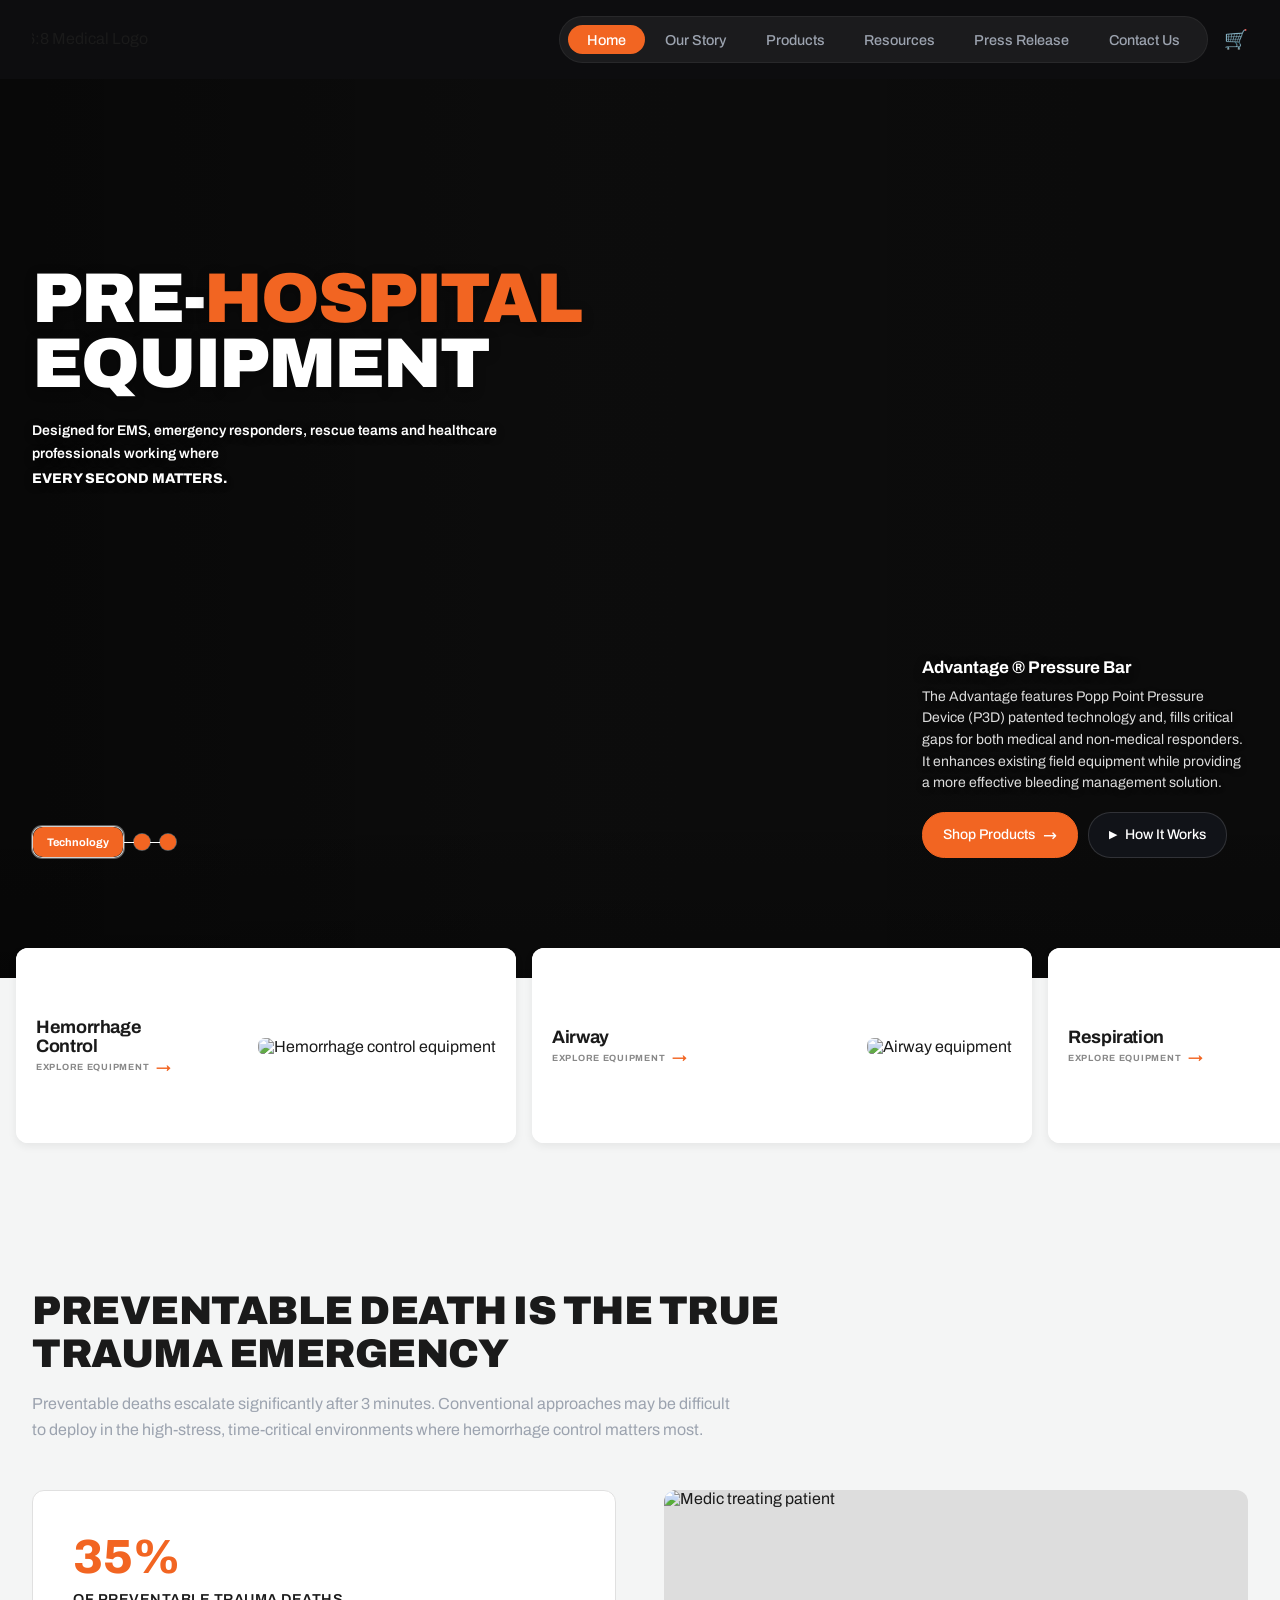
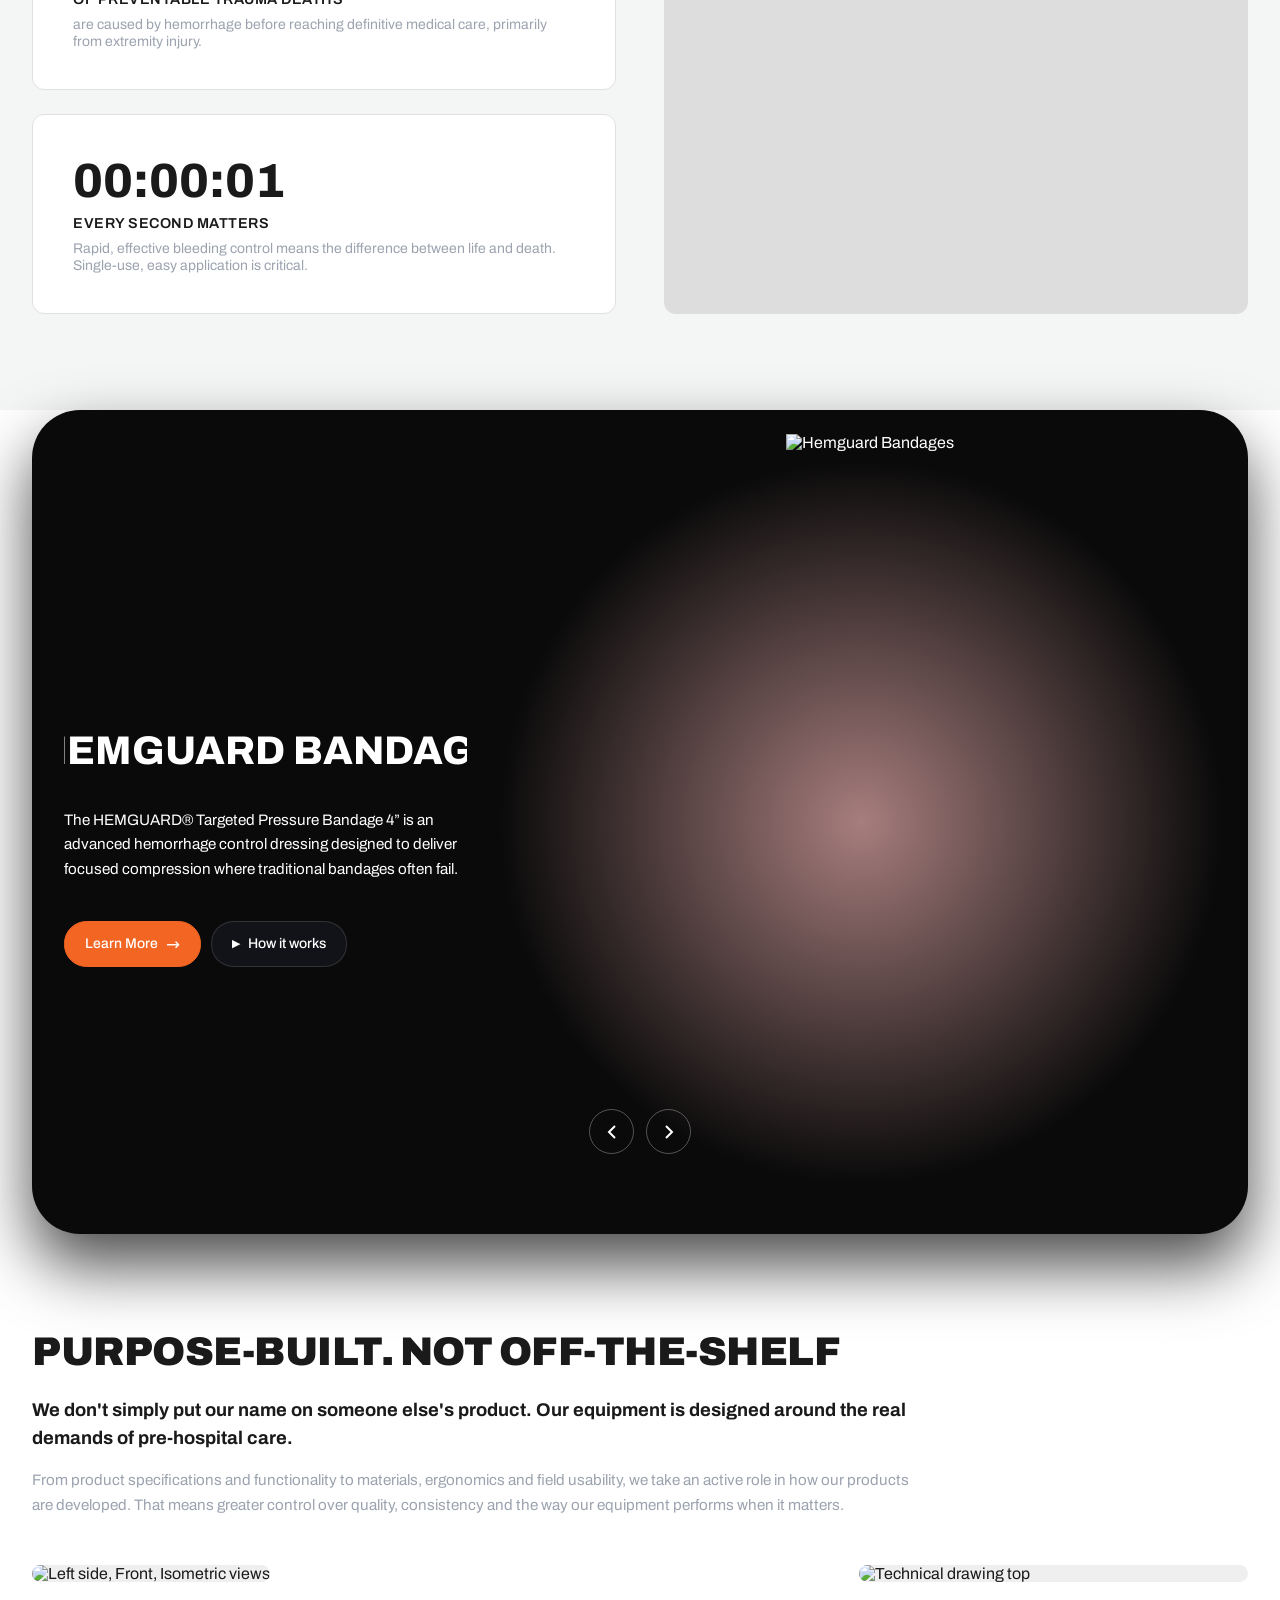
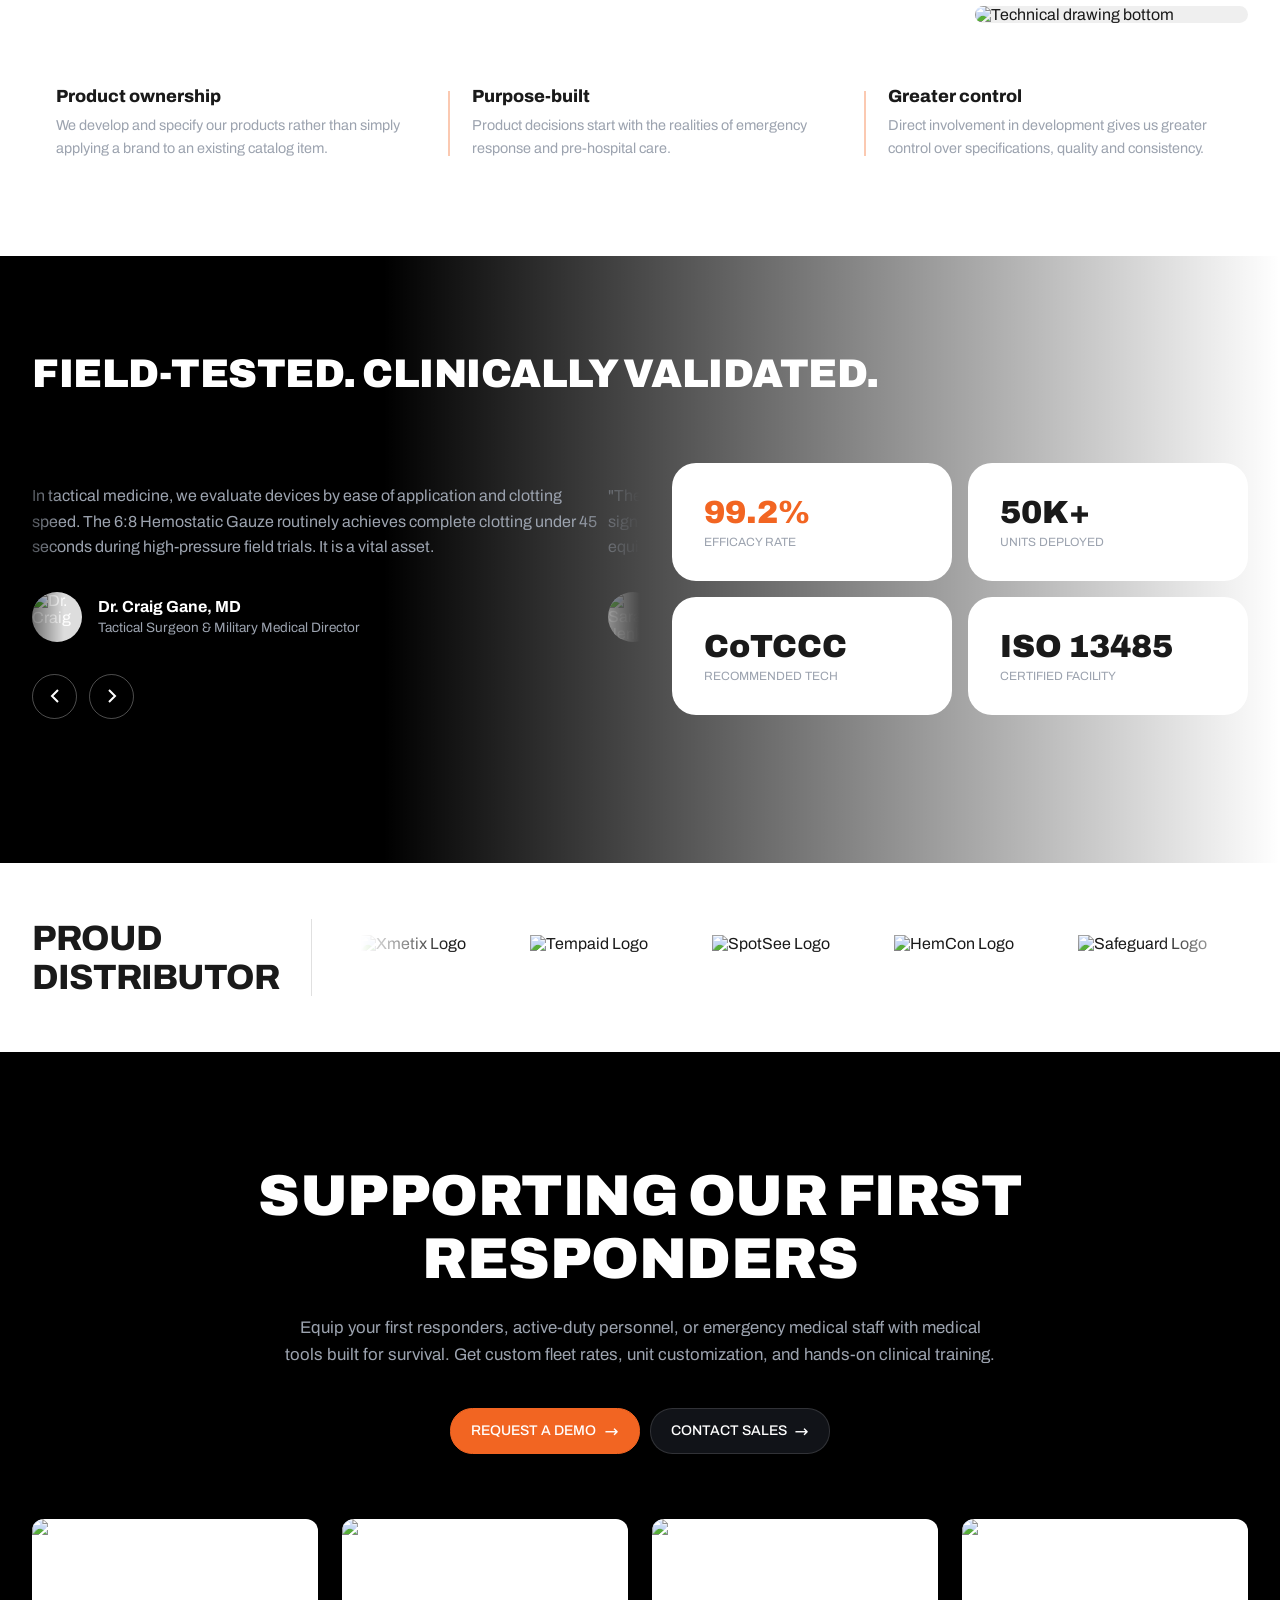
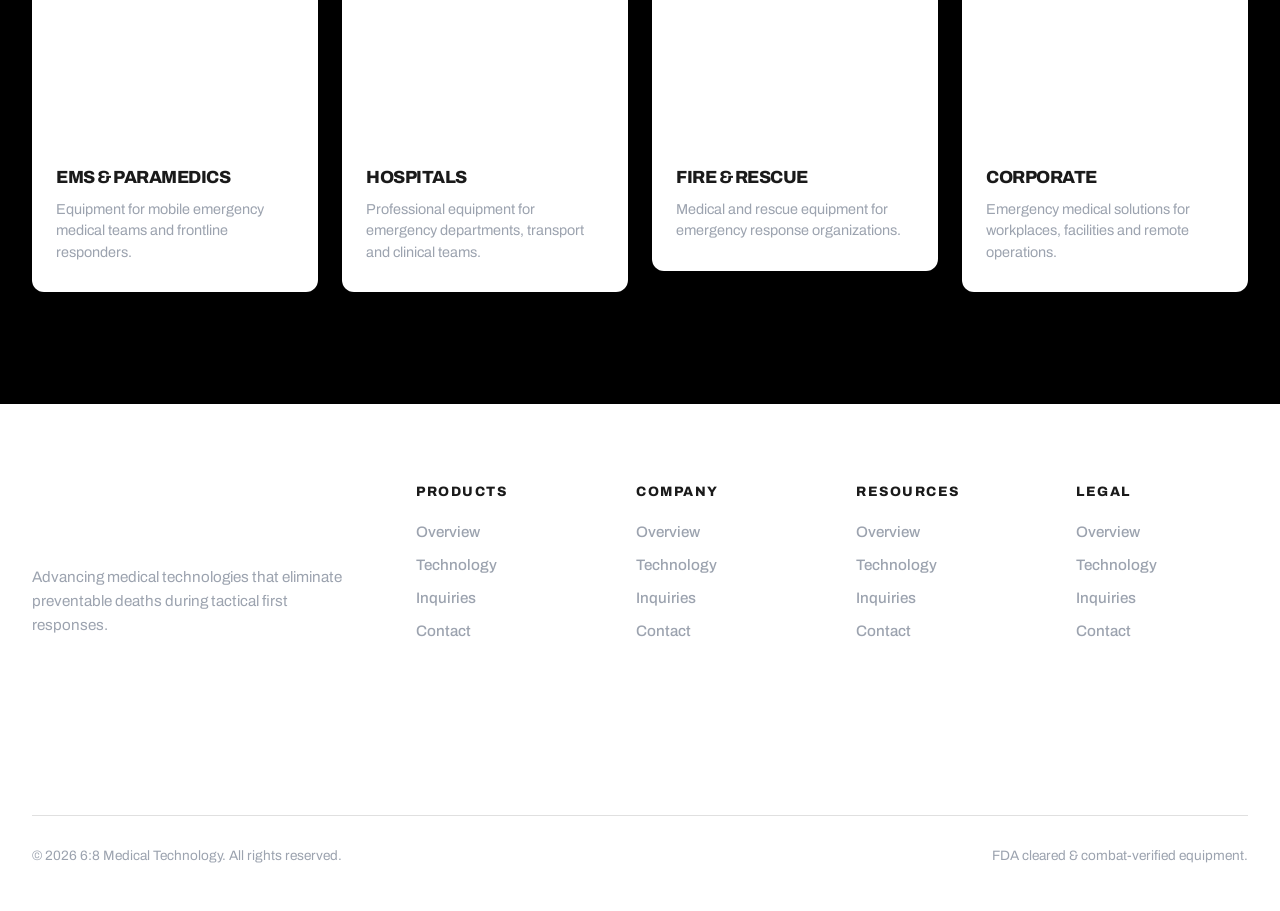
==== commit 3178130f: "added shop page and product detail page" ====
--- a/index.html
+++ b/index.html
@@ -8,8 +8,8 @@
   <link rel="preconnect" href="https://fonts.googleapis.com">
   <link rel="preconnect" href="https://fonts.gstatic.com" crossorigin>
   <link href="https://fonts.googleapis.com/css2?family=Archivo:wght@400;500;600;800;900&display=swap" rel="stylesheet">
-  <link rel="stylesheet" href="/styles/global.css">
-  <link rel="stylesheet" href="/styles/home.css">
+  <link rel="stylesheet" href="./styles/global.css">
+  <link rel="stylesheet" href="./styles/home.css">
   <script src="https://unpkg.com/globe.gl"></script>
 
   <title>Medical Tech Hero Section</title>
@@ -25,12 +25,12 @@
             alt="6:8 Medical Logo">
         </div>
         <ul class="nav-links">
-          <li><a href="/" class="active">Home</a></li>
-          <li><a href="/about-us.html">Our Story</a></li>
-          <li><a href="#">Products</a></li>
-          <li><a href="#">Resources</a></li>
-          <li><a href="#">Press Release</a></li>
-          <li><a href="/contact.html">Contact Us</a></li>
+          <li><a href="./index.html" class="active">Home</a></li>
+          <li><a href="./about-us.html">Our Story</a></li>
+          <li><a href="./shop.html">Products</a></li>
+          <li><a href="./resources.html">Resources</a></li>
+          <li><a href="./press-release.html">Press Release</a></li>
+          <li><a href="./contact.html">Contact Us</a></li>
         </ul>
         <div class="nav-actions">
           <div class="cart-icon">🛒</div>
@@ -771,8 +771,8 @@
       </div>
     </footer>
   </main>
-  <script src="/scripts/global-script.js"></script>
-  <script src="/scripts/home-script.js"></script>
+  <script src="./scripts/global-script.js"></script>
+  <script src="./scripts/home-script.js"></script>
 </body>
 
 
--- a/styles/global.css
+++ b/styles/global.css
@@ -7,13 +7,15 @@
     --rounded: 12px;
     --content-width: 1440px;
     --text-neutral: #55595d;
+    --sidebar-width: 360px;
 
     /* Light Mode Variables */
     --bg-light: #ffffff;
-    --bg-light-alt: #f9f9f9;
+    --bg-light-alt: #f4f5f5;
     /* --text-dark: #1a1a1a; */
     --text-dark: #1a1a1a;
     --border-light: #e0e0e0;
+    scroll-behavior: smooth;
 }
 
 * {
@@ -23,6 +25,7 @@
     -webkit-font-smoothing: antialiased;
 }
 
+
 body {
     font-family: 'Archivo', sans-serif;
     /* background-color: var(--bg-dark); */
@@ -34,6 +37,81 @@
     padding-top: 78px;
 }
 
+/* Utility Additions */
+.font-bold { font-weight: 700; }
+.uppercase { text-transform: uppercase; }
+.mt-3 { margin-top: 1.5rem; }
+.mt-0 { margin-top: 0 !important; }
+.ml-auto { margin-left: auto; }
+.pt-0 { padding-top: 0 !important; }
+.pb-0 { padding-bottom: 0 !important; }
+.bg-light { background-color: #f4f4f4; }
+.bg-white { background-color: #ffffff; }
+.text-xs {
+  font-size: 0.75rem;
+  line-height: 1rem;
+}
+
+.text-sm {
+  font-size: 0.875rem;
+  line-height: 1.25rem;
+}
+
+.text-base {
+  font-size: 1rem;
+  line-height: 1.5rem;
+}
+
+.text-lg {
+  font-size: 1.125rem;
+  line-height: 1.75rem;
+}
+
+.text-xl {
+  font-size: 1.25rem;
+  line-height: 1.75rem;
+}
+
+.text-2xl {
+  font-size: 1.5rem;
+  line-height: 2rem;
+}
+
+.text-3xl {
+  font-size: 1.875rem;
+  line-height: 2.25rem;
+}
+
+.text-4xl {
+  font-size: 2.25rem;
+  line-height: 2.5rem;
+}
+
+.text-5xl {
+  font-size: 3rem;
+  line-height: 1;
+}
+
+.text-6xl {
+  font-size: 3.75rem;
+  line-height: 1;
+}
+
+.text-7xl {
+  font-size: 4.5rem;
+  line-height: 1;
+}
+
+.text-8xl {
+  font-size: 6rem;
+  line-height: 1;
+}
+
+.text-9xl {
+  font-size: 8rem;
+  line-height: 1;
+}
+
 .font-giest-mono {
     font-family: 'Giest Mono', monospace;
 }
@@ -41,6 +119,15 @@
 .text-muted {
     color: var(--text-muted);
 }
+
+.title-cropped {
+    text-box-trim: trim-both;
+    text-box-edge: cap alphabetic;
+}
+.w-sidebar {
+    width: min(100%, var(--sidebar-width));
+}
+
 .six8-text-xl {
     font-size: clamp(3.5rem, 5.5vw, 5rem);
 }
@@ -66,6 +153,13 @@
     transform: translate(-9.5%, -46%);
 }
 
+.after\:text-primary::after{
+    color: var(--primary);
+}
+
+.text-decoration-none {
+    text-decoration: none;
+}
 .hemguard-logo {
     position: relative;
     width: 100%;
@@ -106,6 +200,12 @@
     content: "→";
     margin-left: 0.5rem;
     font-size: 120%;
+    display:inline-block;
+    font-family: system-ui;
+}
+.has-right-arrow-after.as-link::after {
+    content:"↗";
+    font-size: 100%;
 }
 
 
@@ -208,19 +308,33 @@
     text-decoration: none;
     transition:gap 0.25s ease, transform 0.25s ease, background-color 0.25s ease, color 0.25s ease, border-color 0.25s ease;
 }
+.section-dark .btn:hover {
+    box-shadow: 0 0 30px var(--primary);
+}
 .btn:hover {
     gap: 8px;
     border-color: var(--primary);
-    box-shadow: 0 0 30px var(--primary);
 }
 
 .btn-outline {
+    border: 1px solid var(--border-light);
+    color: var(--text-dark);
+    background: white;
+}
+
+.btn-outline:hover {
+    background: var(--text-dark);
+    color: var(--text-main);
+    border-color:var(--text-dark);
+    
+}
+.section-dark .btn-outline {
     border: 1px solid var(--text-main);
     color: var(--text-main);
     background: transparent;
 }
 
-.btn-outline:hover {
+.section-dark .btn-outline:hover {
     background: var(--text-main);
     color: var(--bg-dark);
 }
@@ -242,7 +356,6 @@
 
     color: #fff;
 }
-
 
 /* Dark button from reference */
 
